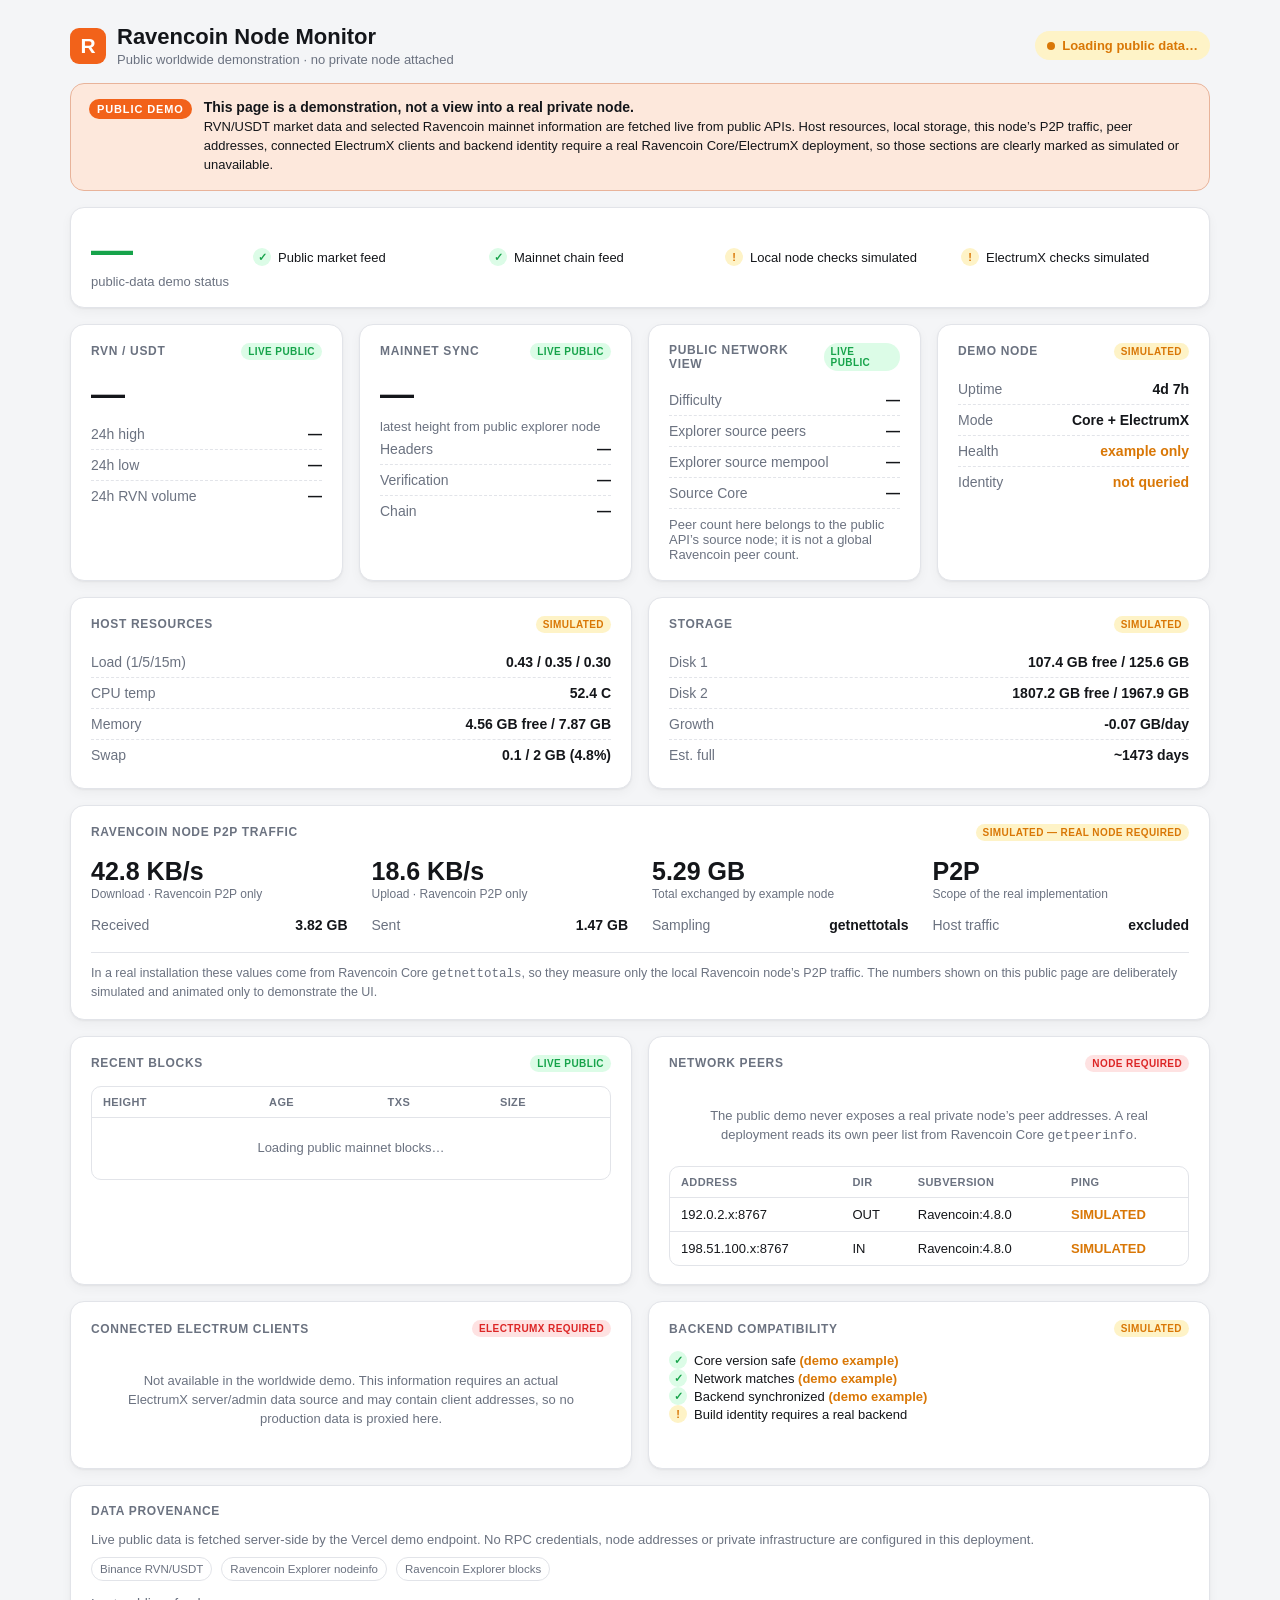
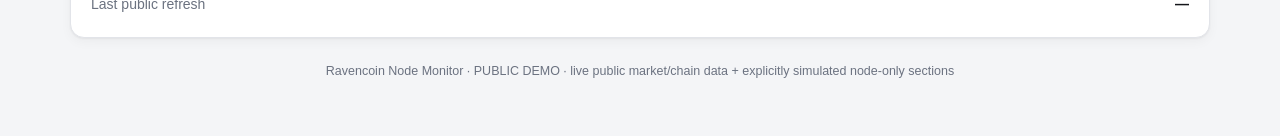
==== demo/index.html @ 680061cd "feat: add public Vercel dashboard demo page" ====
<!doctype html>
<html lang="en">
<head>
<meta charset="utf-8">
<meta name="viewport" content="width=device-width, initial-scale=1">
<meta name="theme-color" content="#f2621a">
<meta name="description" content="Public demo of Ravencoin Node Monitor using live public Ravencoin and RVN/USDT data. Node-specific information is explicitly simulated or unavailable.">
<title>Ravencoin Node Monitor — Public Demo</title>
<link rel="stylesheet" href="/demo/style.css">
<script src="/demo/app.js" defer></script>
</head>
<body>
<div class="wrap">
  <header>
    <div class="brand">
      <div class="raven" aria-hidden="true">R</div>
      <div>
        <h1>Ravencoin Node Monitor</h1>
        <div class="sub">Public worldwide demonstration · no private node attached</div>
      </div>
    </div>
    <div id="live-pill" class="live-pill warn"><span class="dot"></span><span id="live-text">Loading public data…</span></div>
  </header>

  <section class="demo-banner" aria-label="Demo notice">
    <span class="demo-badge">PUBLIC DEMO</span>
    <div>
      <strong>This page is a demonstration, not a view into a real private node.</strong>
      <p>RVN/USDT market data and selected Ravencoin mainnet information are fetched live from public APIs. Host resources, local storage, this node’s P2P traffic, peer addresses, connected ElectrumX clients and backend identity require a real Ravencoin Core/ElectrumX deployment, so those sections are clearly marked as simulated or unavailable.</p>
    </div>
  </section>

  <div id="error" class="error"></div>

  <div class="grid">
    <section class="card span-4 health">
      <div>
        <div class="score" id="health-score">—</div>
        <div class="sub">public-data demo status</div>
      </div>
      <div class="checks">
        <div class="check"><i>✓</i><span>Public market feed</span></div>
        <div class="check"><i>✓</i><span>Mainnet chain feed</span></div>
        <div class="check demo"><i>!</i><span>Local node checks simulated</span></div>
        <div class="check demo"><i>!</i><span>ElectrumX checks simulated</span></div>
      </div>
    </section>

    <section class="card">
      <h2>RVN / USDT <span class="tag">LIVE PUBLIC</span></h2>
      <div class="big"><span id="price">—</span><span id="price-change" class="change"></span></div>
      <div class="metric"><span class="k">24h high</span><span class="v" id="price-high">—</span></div>
      <div class="metric"><span class="k">24h low</span><span class="v" id="price-low">—</span></div>
      <div class="metric"><span class="k">24h RVN volume</span><span class="v" id="price-volume">—</span></div>
    </section>

    <section class="card">
      <h2>Mainnet sync <span class="tag">LIVE PUBLIC</span></h2>
      <div class="big" id="blocks">—</div>
      <div class="sub">latest height from public explorer node</div>
      <div class="metric"><span class="k">Headers</span><span class="v" id="headers">—</span></div>
      <div class="metric"><span class="k">Verification</span><span class="v" id="verify">—</span></div>
      <div class="metric"><span class="k">Chain</span><span class="v" id="chain">—</span></div>
    </section>

    <section class="card">
      <h2>Public network view <span class="tag">LIVE PUBLIC</span></h2>
      <div class="metric"><span class="k">Difficulty</span><span class="v" id="difficulty">—</span></div>
      <div class="metric"><span class="k">Explorer source peers</span><span class="v" id="source-peers">—</span></div>
      <div class="metric"><span class="k">Explorer source mempool</span><span class="v" id="source-mempool">—</span></div>
      <div class="metric"><span class="k">Source Core</span><span class="v" id="source-version">—</span></div>
      <div class="sub" style="margin-top:8px">Peer count here belongs to the public API’s source node; it is not a global Ravencoin peer count.</div>
    </section>

    <section class="card">
      <h2>Demo node <span class="tag demo">SIMULATED</span></h2>
      <div class="metric"><span class="k">Uptime</span><span class="v">4d 7h</span></div>
      <div class="metric"><span class="k">Mode</span><span class="v">Core + ElectrumX</span></div>
      <div class="metric"><span class="k">Health</span><span class="v sim">example only</span></div>
      <div class="metric"><span class="k">Identity</span><span class="v sim">not queried</span></div>
    </section>

    <section class="card span-2">
      <h2>Host resources <span class="tag demo">SIMULATED</span></h2>
      <div class="metric"><span class="k">Load (1/5/15m)</span><span class="v">0.43 / 0.35 / 0.30</span></div>
      <div class="metric"><span class="k">CPU temp</span><span class="v">52.4 C</span></div>
      <div class="metric"><span class="k">Memory</span><span class="v">4.56 GB free / 7.87 GB</span></div>
      <div class="metric"><span class="k">Swap</span><span class="v">0.1 / 2 GB (4.8%)</span></div>
    </section>

    <section class="card span-2">
      <h2>Storage <span class="tag demo">SIMULATED</span></h2>
      <div class="metric"><span class="k">Disk 1</span><span class="v">107.4 GB free / 125.6 GB</span></div>
      <div class="metric"><span class="k">Disk 2</span><span class="v">1807.2 GB free / 1967.9 GB</span></div>
      <div class="metric"><span class="k">Growth</span><span class="v">-0.07 GB/day</span></div>
      <div class="metric"><span class="k">Est. full</span><span class="v">~1473 days</span></div>
    </section>

    <section class="card span-4 network-card">
      <h2 class="network-title">Ravencoin node P2P traffic <span class="tag demo">SIMULATED — REAL NODE REQUIRED</span></h2>
      <div>
        <div class="speed" id="demo-down">42.8 KB/s</div>
        <div class="speed-label">Download · Ravencoin P2P only</div>
        <div class="metric"><span class="k">Received</span><span class="v" id="demo-received">3.82 GB</span></div>
      </div>
      <div>
        <div class="speed" id="demo-up">18.6 KB/s</div>
        <div class="speed-label">Upload · Ravencoin P2P only</div>
        <div class="metric"><span class="k">Sent</span><span class="v" id="demo-sent">1.47 GB</span></div>
      </div>
      <div>
        <div class="speed" id="demo-total">5.29 GB</div>
        <div class="speed-label">Total exchanged by example node</div>
        <div class="metric"><span class="k">Sampling</span><span class="v">getnettotals</span></div>
      </div>
      <div>
        <div class="speed">P2P</div>
        <div class="speed-label">Scope of the real implementation</div>
        <div class="metric"><span class="k">Host traffic</span><span class="v">excluded</span></div>
      </div>
      <div class="traffic-note">In a real installation these values come from Ravencoin Core <code>getnettotals</code>, so they measure only the local Ravencoin node’s P2P traffic. The numbers shown on this public page are deliberately simulated and animated only to demonstrate the UI.</div>
    </section>

    <section class="card span-2">
      <h2>Recent blocks <span class="tag">LIVE PUBLIC</span></h2>
      <div class="table-wrap">
        <table>
          <thead><tr><th>Height</th><th>Age</th><th>Txs</th><th>Size</th></tr></thead>
          <tbody id="recent-blocks"><tr><td colspan="4" class="placeholder">Loading public mainnet blocks…</td></tr></tbody>
        </table>
      </div>
    </section>

    <section class="card span-2">
      <h2>Network peers <span class="tag required">NODE REQUIRED</span></h2>
      <div class="placeholder">The public demo never exposes a real private node’s peer addresses. A real deployment reads its own peer list from Ravencoin Core <code>getpeerinfo</code>.</div>
      <div class="table-wrap">
        <table>
          <thead><tr><th>Address</th><th>Dir</th><th>Subversion</th><th>Ping</th></tr></thead>
          <tbody><tr><td>192.0.2.x:8767</td><td>OUT</td><td>Ravencoin:4.8.0</td><td class="sim">SIMULATED</td></tr><tr><td>198.51.100.x:8767</td><td>IN</td><td>Ravencoin:4.8.0</td><td class="sim">SIMULATED</td></tr></tbody>
        </table>
      </div>
    </section>

    <section class="card span-2">
      <h2>Connected Electrum clients <span class="tag required">ELECTRUMX REQUIRED</span></h2>
      <div class="placeholder">Not available in the worldwide demo. This information requires an actual ElectrumX server/admin data source and may contain client addresses, so no production data is proxied here.</div>
    </section>

    <section class="card span-2">
      <h2>Backend compatibility <span class="tag demo">SIMULATED</span></h2>
      <div class="check"><i>✓</i><span>Core version safe <span class="sim">(demo example)</span></span></div>
      <div class="check"><i>✓</i><span>Network matches <span class="sim">(demo example)</span></span></div>
      <div class="check"><i>✓</i><span>Backend synchronized <span class="sim">(demo example)</span></span></div>
      <div class="check demo"><i>!</i><span>Build identity requires a real backend</span></div>
    </section>

    <section class="card span-4">
      <h2>Data provenance</h2>
      <div class="sub">Live public data is fetched server-side by the Vercel demo endpoint. No RPC credentials, node addresses or private infrastructure are configured in this deployment.</div>
      <div class="sources">
        <span id="source-binance" class="source">Binance RVN/USDT</span>
        <span id="source-chain" class="source">Ravencoin Explorer nodeinfo</span>
        <span id="source-blocks" class="source">Ravencoin Explorer blocks</span>
      </div>
      <div class="metric" style="margin-top:8px"><span class="k">Last public refresh</span><span class="v" id="updated">—</span></div>
    </section>
  </div>

  <footer>Ravencoin Node Monitor · PUBLIC DEMO · live public market/chain data + explicitly simulated node-only sections</footer>
</div>
</body>
</html>
---- demo/style.css ----
:root {
  --bg:#f4f5f7; --card:#fff; --border:#e2e4e9; --text:#14161a; --muted:#6b7280;
  --accent:#f2621a; --accent-soft:#fde8dc; --good:#16a34a; --good-soft:#dcfce7;
  --warn:#d97706; --warn-soft:#fef3c7; --bad:#dc2626; --bad-soft:#fee2e2;
  --shadow:0 1px 2px rgba(20,22,26,.05),0 4px 12px rgba(20,22,26,.04); --radius:14px;
}
@media(prefers-color-scheme:dark){:root{--bg:#0f1115;--card:#1a1d23;--border:#2a2e37;--text:#eceef1;--muted:#8b93a1;--accent:#ff7a3d;--accent-soft:#3a2618;--good:#34d399;--good-soft:#113626;--warn:#fbbf24;--warn-soft:#3a2e0d;--bad:#f87171;--bad-soft:#3a1616;--shadow:0 1px 2px rgba(0,0,0,.3),0 8px 24px rgba(0,0,0,.35)}}
*{box-sizing:border-box} body{margin:0;background:var(--bg);color:var(--text);font-family:-apple-system,BlinkMacSystemFont,"Segoe UI",Roboto,Helvetica,Arial,sans-serif;-webkit-font-smoothing:antialiased}
.wrap{max-width:1180px;margin:0 auto;padding:24px 20px 60px} header{display:flex;justify-content:space-between;align-items:center;gap:12px;flex-wrap:wrap;margin-bottom:16px}
.brand{display:flex;align-items:center;gap:11px}.raven{width:36px;height:36px;border-radius:9px;background:var(--accent);color:white;display:grid;place-items:center;font-size:21px;font-weight:800}.brand h1{font-size:22px;margin:0 0 2px}.sub{font-size:13px;color:var(--muted)}
.live-pill{display:inline-flex;align-items:center;gap:7px;padding:7px 12px;border-radius:999px;background:var(--good-soft);color:var(--good);font-size:13px;font-weight:700}.live-pill .dot{width:8px;height:8px;border-radius:50%;background:currentColor}.live-pill.warn{background:var(--warn-soft);color:var(--warn)}
.demo-banner{border:1px solid color-mix(in srgb,var(--accent) 38%,var(--border));background:var(--accent-soft);border-radius:var(--radius);padding:15px 18px;margin-bottom:16px;display:flex;gap:12px;align-items:flex-start}.demo-badge{background:var(--accent);color:white;font-size:11px;font-weight:800;letter-spacing:.08em;padding:4px 8px;border-radius:999px;white-space:nowrap}.demo-banner strong{display:block;font-size:14px;margin-bottom:3px}.demo-banner p{margin:0;font-size:13px;line-height:1.45;color:var(--text)}
.grid{display:grid;grid-template-columns:repeat(4,minmax(0,1fr));gap:16px}.card{background:var(--card);border:1px solid var(--border);border-radius:var(--radius);padding:18px 20px;box-shadow:var(--shadow);min-width:0}.span-2{grid-column:span 2}.span-4{grid-column:1/-1}.card h2{font-size:12px;text-transform:uppercase;letter-spacing:.055em;color:var(--muted);margin:0 0 14px;display:flex;align-items:center;justify-content:space-between;gap:8px}.tag{font-size:10px;font-weight:800;letter-spacing:.04em;border-radius:999px;padding:3px 7px;background:var(--good-soft);color:var(--good)}.tag.demo{background:var(--warn-soft);color:var(--warn)}.tag.required{background:var(--bad-soft);color:var(--bad)}
.big{font-size:34px;font-weight:800;letter-spacing:-.025em;font-variant-numeric:tabular-nums;margin-bottom:6px}.change{font-size:14px;font-weight:800;margin-left:7px}.change.up{color:var(--good)}.change.down{color:var(--bad)}
.metric{display:flex;align-items:baseline;justify-content:space-between;gap:12px;padding:7px 0;border-bottom:1px dashed var(--border);font-size:14px}.metric:last-child{border-bottom:0}.k{color:var(--muted)}.v{font-weight:650;text-align:right;font-variant-numeric:tabular-nums}.mono{font-variant-numeric:tabular-nums}
.health{display:grid;grid-template-columns:140px 1fr;gap:22px;align-items:center}.score{font-size:42px;font-weight:850;color:var(--good)}.checks{display:grid;grid-template-columns:repeat(4,minmax(0,1fr));gap:8px}.check{font-size:13px;display:flex;align-items:center;gap:7px}.check i{font-style:normal;width:18px;height:18px;border-radius:50%;display:grid;place-items:center;background:var(--good-soft);color:var(--good);font-size:11px;font-weight:900}.check.demo i{background:var(--warn-soft);color:var(--warn)}
.network-card{display:grid;grid-template-columns:repeat(4,minmax(0,1fr));gap:0 24px}.network-title{grid-column:1/-1}.speed{font-size:25px;font-weight:800;margin:2px 0 1px}.speed-label{font-size:12px;color:var(--muted);margin-bottom:9px}.traffic-note{grid-column:1/-1;margin-top:12px;padding-top:11px;border-top:1px solid var(--border);font-size:12.5px;color:var(--muted);line-height:1.45}
.table-wrap{overflow:auto;border:1px solid var(--border);border-radius:10px}table{width:100%;border-collapse:collapse;font-size:13px;white-space:nowrap}th{text-align:left;color:var(--muted);font-size:11px;text-transform:uppercase;letter-spacing:.035em;padding:9px 11px;border-bottom:1px solid var(--border)}td{padding:9px 11px;border-bottom:1px solid var(--border)}tr:last-child td{border-bottom:0}.placeholder{padding:21px;text-align:center;color:var(--muted);font-size:13px;line-height:1.45}.sim{color:var(--warn);font-weight:700}
.sources{display:flex;gap:9px;flex-wrap:wrap;margin-top:10px}.source{font-size:11.5px;color:var(--muted);border:1px solid var(--border);border-radius:999px;padding:5px 8px}.source.ok::before{content:"● ";color:var(--good)}.source.fail::before{content:"● ";color:var(--bad)}
footer{text-align:center;margin-top:26px;color:var(--muted);font-size:12.5px}.error{display:none;background:var(--bad-soft);color:var(--bad);padding:10px 13px;border-radius:10px;font-size:13px;margin-bottom:16px}.error.show{display:block}
@media(max-width:900px){.grid{grid-template-columns:repeat(2,minmax(0,1fr))}.span-4{grid-column:1/-1}.network-card{grid-template-columns:repeat(2,minmax(0,1fr))}.checks{grid-template-columns:repeat(2,minmax(0,1fr))}}
@media(max-width:600px){.wrap{padding:16px 12px 40px}.grid{grid-template-columns:1fr}.span-2,.span-4{grid-column:1}.card{padding:16px}.network-card{grid-template-columns:1fr}.health{grid-template-columns:1fr}.checks{grid-template-columns:1fr 1fr}.demo-banner{flex-direction:column}.big{font-size:30px}}
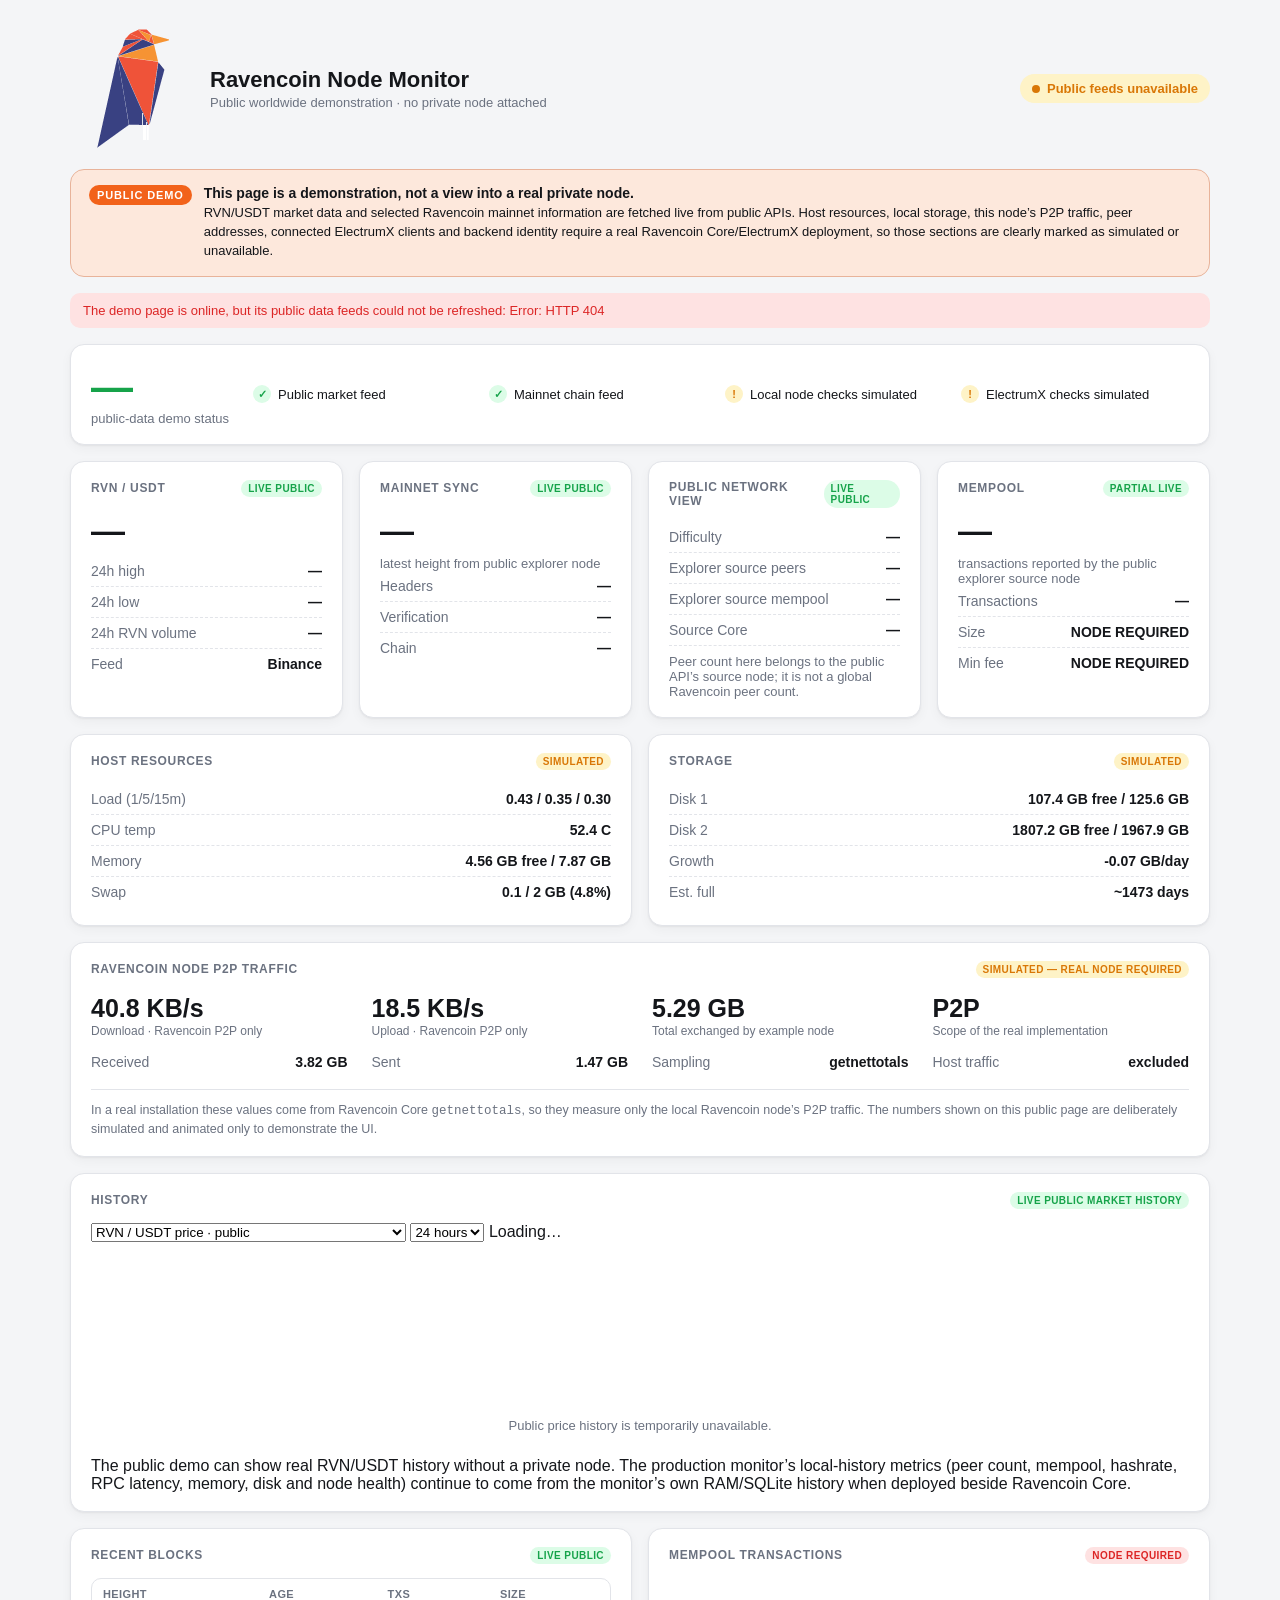
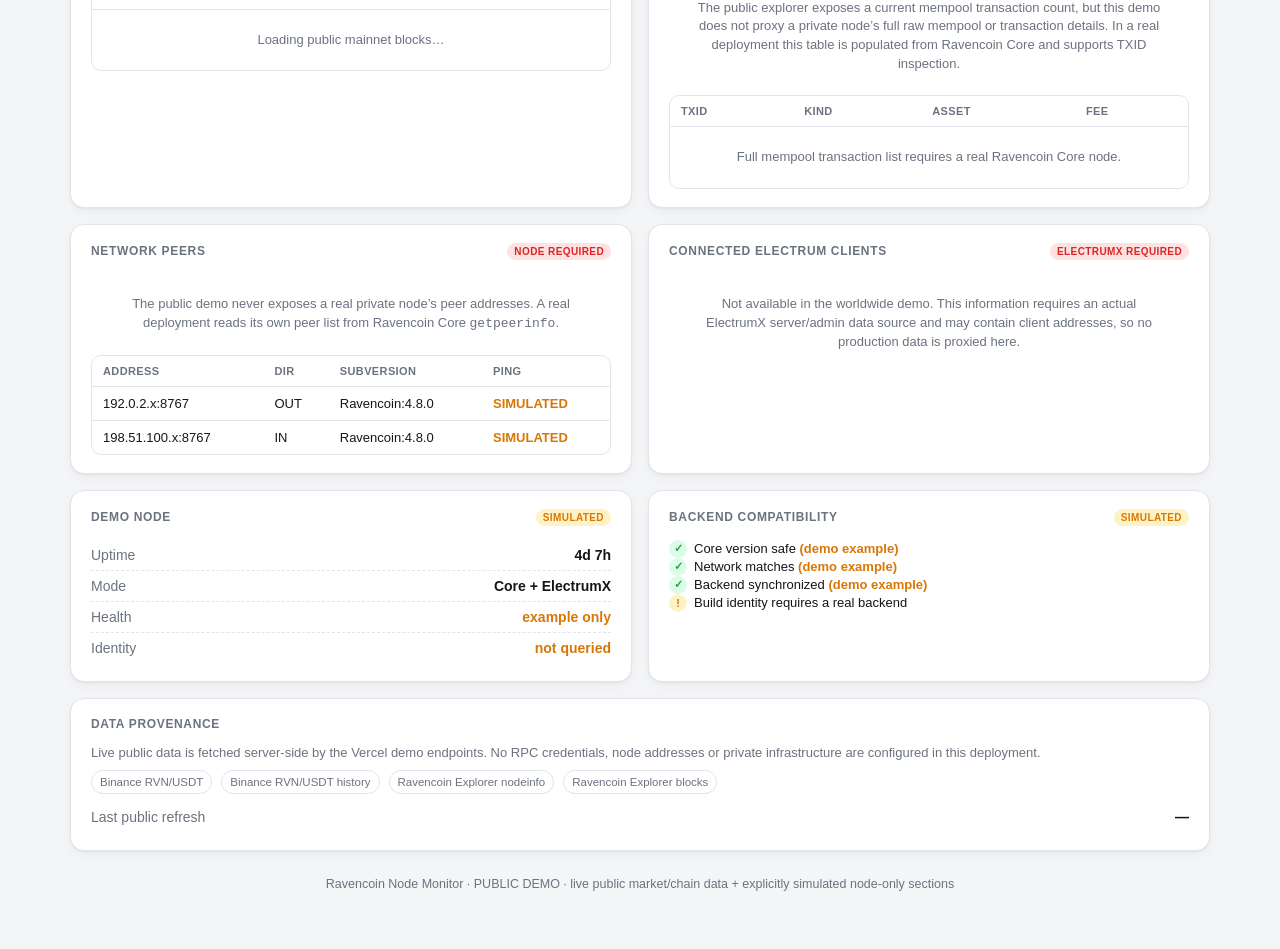
==== commit d06728e3: "feat: add demo mempool/history and correct Ravencoin icon" ====
--- a/demo/index.html
+++ b/demo/index.html
@@ -6,6 +6,7 @@
 <meta name="theme-color" content="#f2621a">
 <meta name="description" content="Public demo of Ravencoin Node Monitor using live public Ravencoin and RVN/USDT data. Node-specific information is explicitly simulated or unavailable.">
 <title>Ravencoin Node Monitor — Public Demo</title>
+<link rel="icon" type="image/png" href="[data-uri]">
 <link rel="stylesheet" href="/demo/style.css">
 <script src="/demo/app.js" defer></script>
 </head>
@@ -13,7 +14,7 @@
 <div class="wrap">
   <header>
     <div class="brand">
-      <div class="raven" aria-hidden="true">R</div>
+      <img class="brand-icon" alt="Ravencoin" src="[data-uri]">
       <div>
         <h1>Ravencoin Node Monitor</h1>
         <div class="sub">Public worldwide demonstration · no private node attached</div>
@@ -52,6 +53,7 @@
       <div class="metric"><span class="k">24h high</span><span class="v" id="price-high">—</span></div>
       <div class="metric"><span class="k">24h low</span><span class="v" id="price-low">—</span></div>
       <div class="metric"><span class="k">24h RVN volume</span><span class="v" id="price-volume">—</span></div>
+      <div class="metric"><span class="k">Feed</span><span class="v small" id="price-feed">Binance</span></div>
     </section>
 
     <section class="card">
@@ -73,11 +75,12 @@
     </section>
 
     <section class="card">
-      <h2>Demo node <span class="tag demo">SIMULATED</span></h2>
-      <div class="metric"><span class="k">Uptime</span><span class="v">4d 7h</span></div>
-      <div class="metric"><span class="k">Mode</span><span class="v">Core + ElectrumX</span></div>
-      <div class="metric"><span class="k">Health</span><span class="v sim">example only</span></div>
-      <div class="metric"><span class="k">Identity</span><span class="v sim">not queried</span></div>
+      <h2>Mempool <span class="tag partial">PARTIAL LIVE</span></h2>
+      <div class="big" id="mempool-count">—</div>
+      <div class="sub">transactions reported by the public explorer source node</div>
+      <div class="metric"><span class="k">Transactions</span><span class="v" id="mempool-count-row">—</span></div>
+      <div class="metric"><span class="k">Size</span><span class="v required-text">NODE REQUIRED</span></div>
+      <div class="metric"><span class="k">Min fee</span><span class="v required-text">NODE REQUIRED</span></div>
     </section>
 
     <section class="card span-2">
@@ -98,53 +101,62 @@
 
     <section class="card span-4 network-card">
       <h2 class="network-title">Ravencoin node P2P traffic <span class="tag demo">SIMULATED — REAL NODE REQUIRED</span></h2>
-      <div>
-        <div class="speed" id="demo-down">42.8 KB/s</div>
-        <div class="speed-label">Download · Ravencoin P2P only</div>
-        <div class="metric"><span class="k">Received</span><span class="v" id="demo-received">3.82 GB</span></div>
+      <div><div class="speed" id="demo-down">42.8 KB/s</div><div class="speed-label">Download · Ravencoin P2P only</div><div class="metric"><span class="k">Received</span><span class="v" id="demo-received">3.82 GB</span></div></div>
+      <div><div class="speed" id="demo-up">18.6 KB/s</div><div class="speed-label">Upload · Ravencoin P2P only</div><div class="metric"><span class="k">Sent</span><span class="v" id="demo-sent">1.47 GB</span></div></div>
+      <div><div class="speed" id="demo-total">5.29 GB</div><div class="speed-label">Total exchanged by example node</div><div class="metric"><span class="k">Sampling</span><span class="v">getnettotals</span></div></div>
+      <div><div class="speed">P2P</div><div class="speed-label">Scope of the real implementation</div><div class="metric"><span class="k">Host traffic</span><span class="v">excluded</span></div></div>
+      <div class="traffic-note">In a real installation these values come from Ravencoin Core <code>getnettotals</code>, so they measure only the local Ravencoin node’s P2P traffic. The numbers shown on this public page are deliberately simulated and animated only to demonstrate the UI.</div>
+    </section>
+
+    <section class="card span-4 history-card">
+      <h2>History <span class="tag">LIVE PUBLIC MARKET HISTORY</span></h2>
+      <div class="chart-toolbar">
+        <select id="history-metric" aria-label="History metric">
+          <option value="price_rvn_usdt">RVN / USDT price · public</option>
+          <option disabled>Block height · real node history required</option>
+          <option disabled>Peer count · real node history required</option>
+          <option disabled>Mempool transactions · real node history required</option>
+          <option disabled>Network hashrate · real node history required</option>
+        </select>
+        <select id="history-range" aria-label="History range">
+          <option value="24h" selected>24 hours</option>
+          <option value="7d">7 days</option>
+          <option value="30d">30 days</option>
+        </select>
+        <span id="history-status" class="history-status">Loading…</span>
       </div>
-      <div>
-        <div class="speed" id="demo-up">18.6 KB/s</div>
-        <div class="speed-label">Upload · Ravencoin P2P only</div>
-        <div class="metric"><span class="k">Sent</span><span class="v" id="demo-sent">1.47 GB</span></div>
-      </div>
-      <div>
-        <div class="speed" id="demo-total">5.29 GB</div>
-        <div class="speed-label">Total exchanged by example node</div>
-        <div class="metric"><span class="k">Sampling</span><span class="v">getnettotals</span></div>
-      </div>
-      <div>
-        <div class="speed">P2P</div>
-        <div class="speed-label">Scope of the real implementation</div>
-        <div class="metric"><span class="k">Host traffic</span><span class="v">excluded</span></div>
-      </div>
-      <div class="traffic-note">In a real installation these values come from Ravencoin Core <code>getnettotals</code>, so they measure only the local Ravencoin node’s P2P traffic. The numbers shown on this public page are deliberately simulated and animated only to demonstrate the UI.</div>
+      <div class="chart-wrap"><canvas id="history-canvas" aria-label="RVN USDT public price history chart"></canvas><div id="history-empty" class="placeholder hidden">Public price history is temporarily unavailable.</div></div>
+      <div class="history-note">The public demo can show real RVN/USDT history without a private node. The production monitor’s local-history metrics (peer count, mempool, hashrate, RPC latency, memory, disk and node health) continue to come from the monitor’s own RAM/SQLite history when deployed beside Ravencoin Core.</div>
     </section>
 
     <section class="card span-2">
       <h2>Recent blocks <span class="tag">LIVE PUBLIC</span></h2>
-      <div class="table-wrap">
-        <table>
-          <thead><tr><th>Height</th><th>Age</th><th>Txs</th><th>Size</th></tr></thead>
-          <tbody id="recent-blocks"><tr><td colspan="4" class="placeholder">Loading public mainnet blocks…</td></tr></tbody>
-        </table>
-      </div>
+      <div class="table-wrap"><table><thead><tr><th>Height</th><th>Age</th><th>Txs</th><th>Size</th></tr></thead><tbody id="recent-blocks"><tr><td colspan="4" class="placeholder">Loading public mainnet blocks…</td></tr></tbody></table></div>
+    </section>
+
+    <section class="card span-2">
+      <h2>Mempool transactions <span class="tag required">NODE REQUIRED</span></h2>
+      <div class="placeholder">The public explorer exposes a current mempool transaction count, but this demo does not proxy a private node’s full raw mempool or transaction details. In a real deployment this table is populated from Ravencoin Core and supports TXID inspection.</div>
+      <div class="table-wrap"><table><thead><tr><th>TXID</th><th>Kind</th><th>Asset</th><th>Fee</th></tr></thead><tbody><tr><td colspan="4" class="placeholder">Full mempool transaction list requires a real Ravencoin Core node.</td></tr></tbody></table></div>
     </section>
 
     <section class="card span-2">
       <h2>Network peers <span class="tag required">NODE REQUIRED</span></h2>
       <div class="placeholder">The public demo never exposes a real private node’s peer addresses. A real deployment reads its own peer list from Ravencoin Core <code>getpeerinfo</code>.</div>
-      <div class="table-wrap">
-        <table>
-          <thead><tr><th>Address</th><th>Dir</th><th>Subversion</th><th>Ping</th></tr></thead>
-          <tbody><tr><td>192.0.2.x:8767</td><td>OUT</td><td>Ravencoin:4.8.0</td><td class="sim">SIMULATED</td></tr><tr><td>198.51.100.x:8767</td><td>IN</td><td>Ravencoin:4.8.0</td><td class="sim">SIMULATED</td></tr></tbody>
-        </table>
-      </div>
+      <div class="table-wrap"><table><thead><tr><th>Address</th><th>Dir</th><th>Subversion</th><th>Ping</th></tr></thead><tbody><tr><td>192.0.2.x:8767</td><td>OUT</td><td>Ravencoin:4.8.0</td><td class="sim">SIMULATED</td></tr><tr><td>198.51.100.x:8767</td><td>IN</td><td>Ravencoin:4.8.0</td><td class="sim">SIMULATED</td></tr></tbody></table></div>
     </section>
 
     <section class="card span-2">
       <h2>Connected Electrum clients <span class="tag required">ELECTRUMX REQUIRED</span></h2>
       <div class="placeholder">Not available in the worldwide demo. This information requires an actual ElectrumX server/admin data source and may contain client addresses, so no production data is proxied here.</div>
+    </section>
+
+    <section class="card span-2">
+      <h2>Demo node <span class="tag demo">SIMULATED</span></h2>
+      <div class="metric"><span class="k">Uptime</span><span class="v">4d 7h</span></div>
+      <div class="metric"><span class="k">Mode</span><span class="v">Core + ElectrumX</span></div>
+      <div class="metric"><span class="k">Health</span><span class="v sim">example only</span></div>
+      <div class="metric"><span class="k">Identity</span><span class="v sim">not queried</span></div>
     </section>
 
     <section class="card span-2">
@@ -157,9 +169,10 @@
 
     <section class="card span-4">
       <h2>Data provenance</h2>
-      <div class="sub">Live public data is fetched server-side by the Vercel demo endpoint. No RPC credentials, node addresses or private infrastructure are configured in this deployment.</div>
+      <div class="sub">Live public data is fetched server-side by the Vercel demo endpoints. No RPC credentials, node addresses or private infrastructure are configured in this deployment.</div>
       <div class="sources">
         <span id="source-binance" class="source">Binance RVN/USDT</span>
+        <span id="source-history" class="source">Binance RVN/USDT history</span>
         <span id="source-chain" class="source">Ravencoin Explorer nodeinfo</span>
         <span id="source-blocks" class="source">Ravencoin Explorer blocks</span>
       </div>
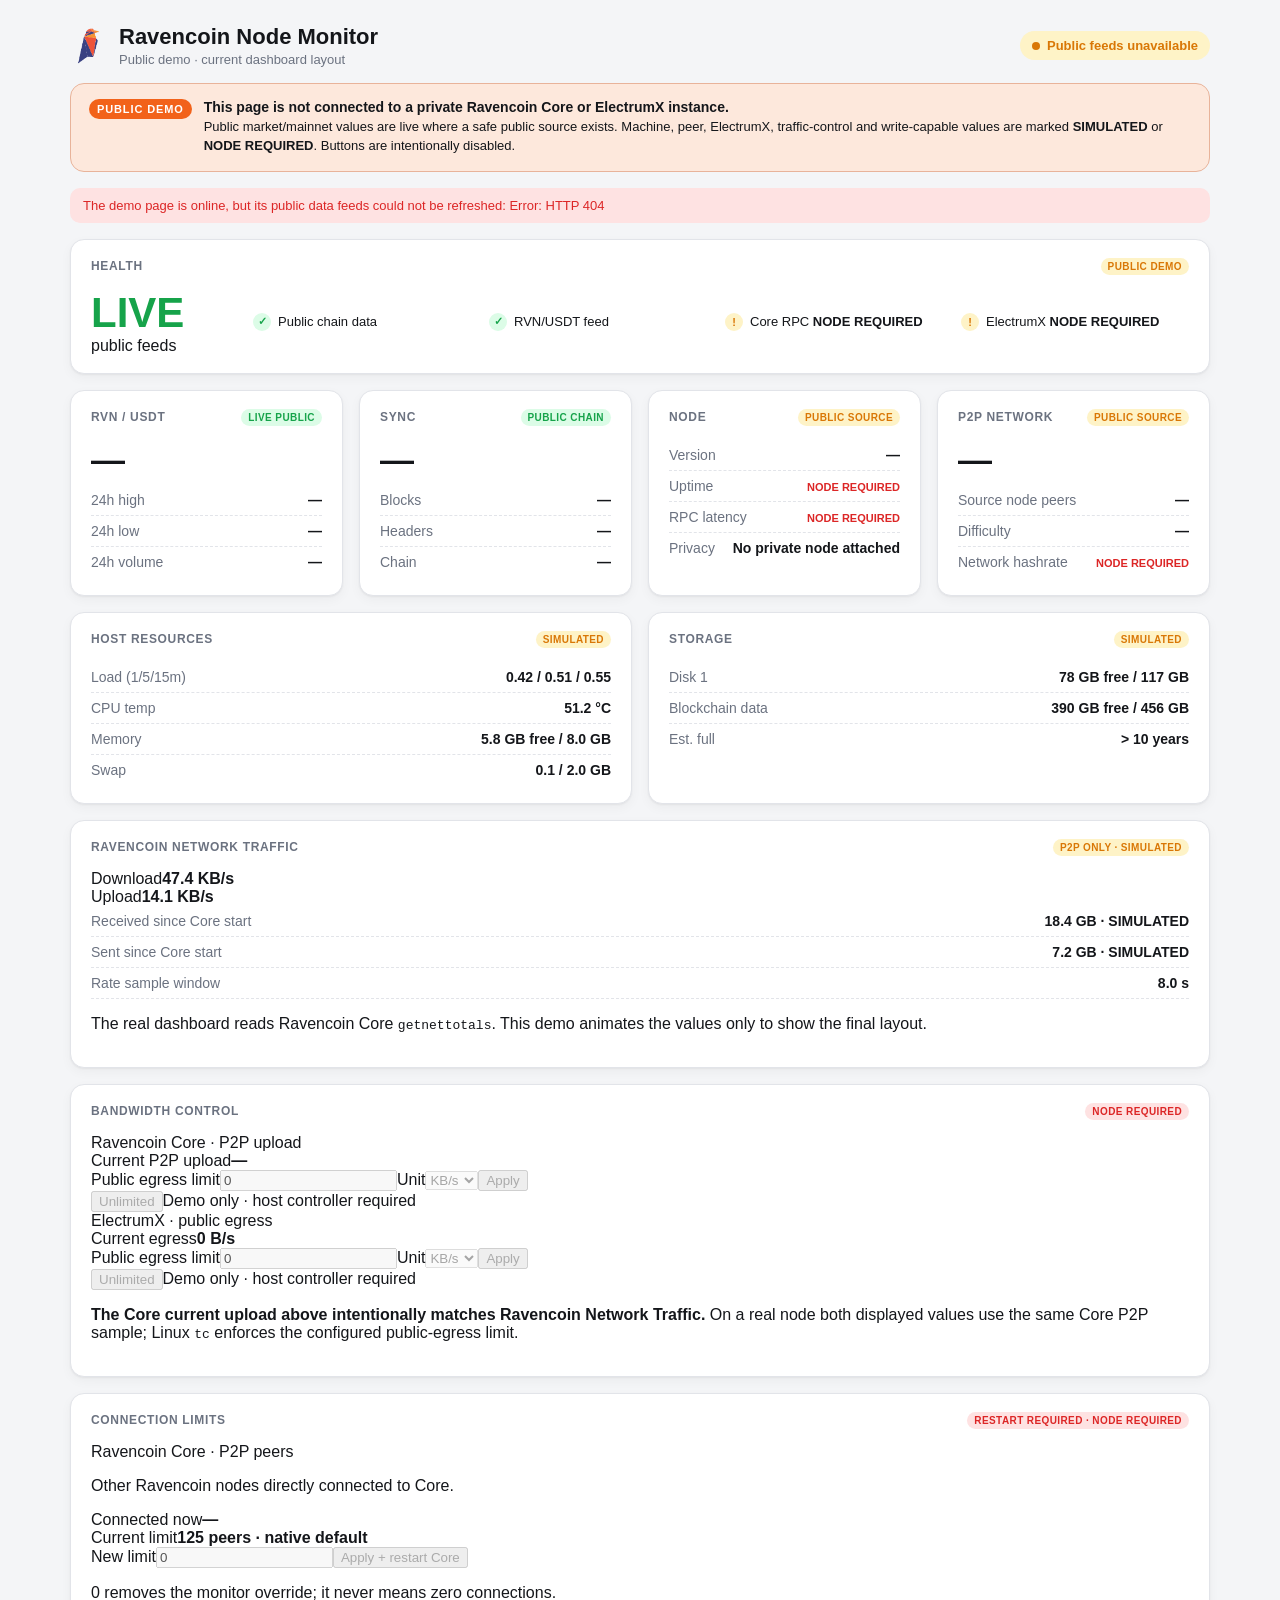
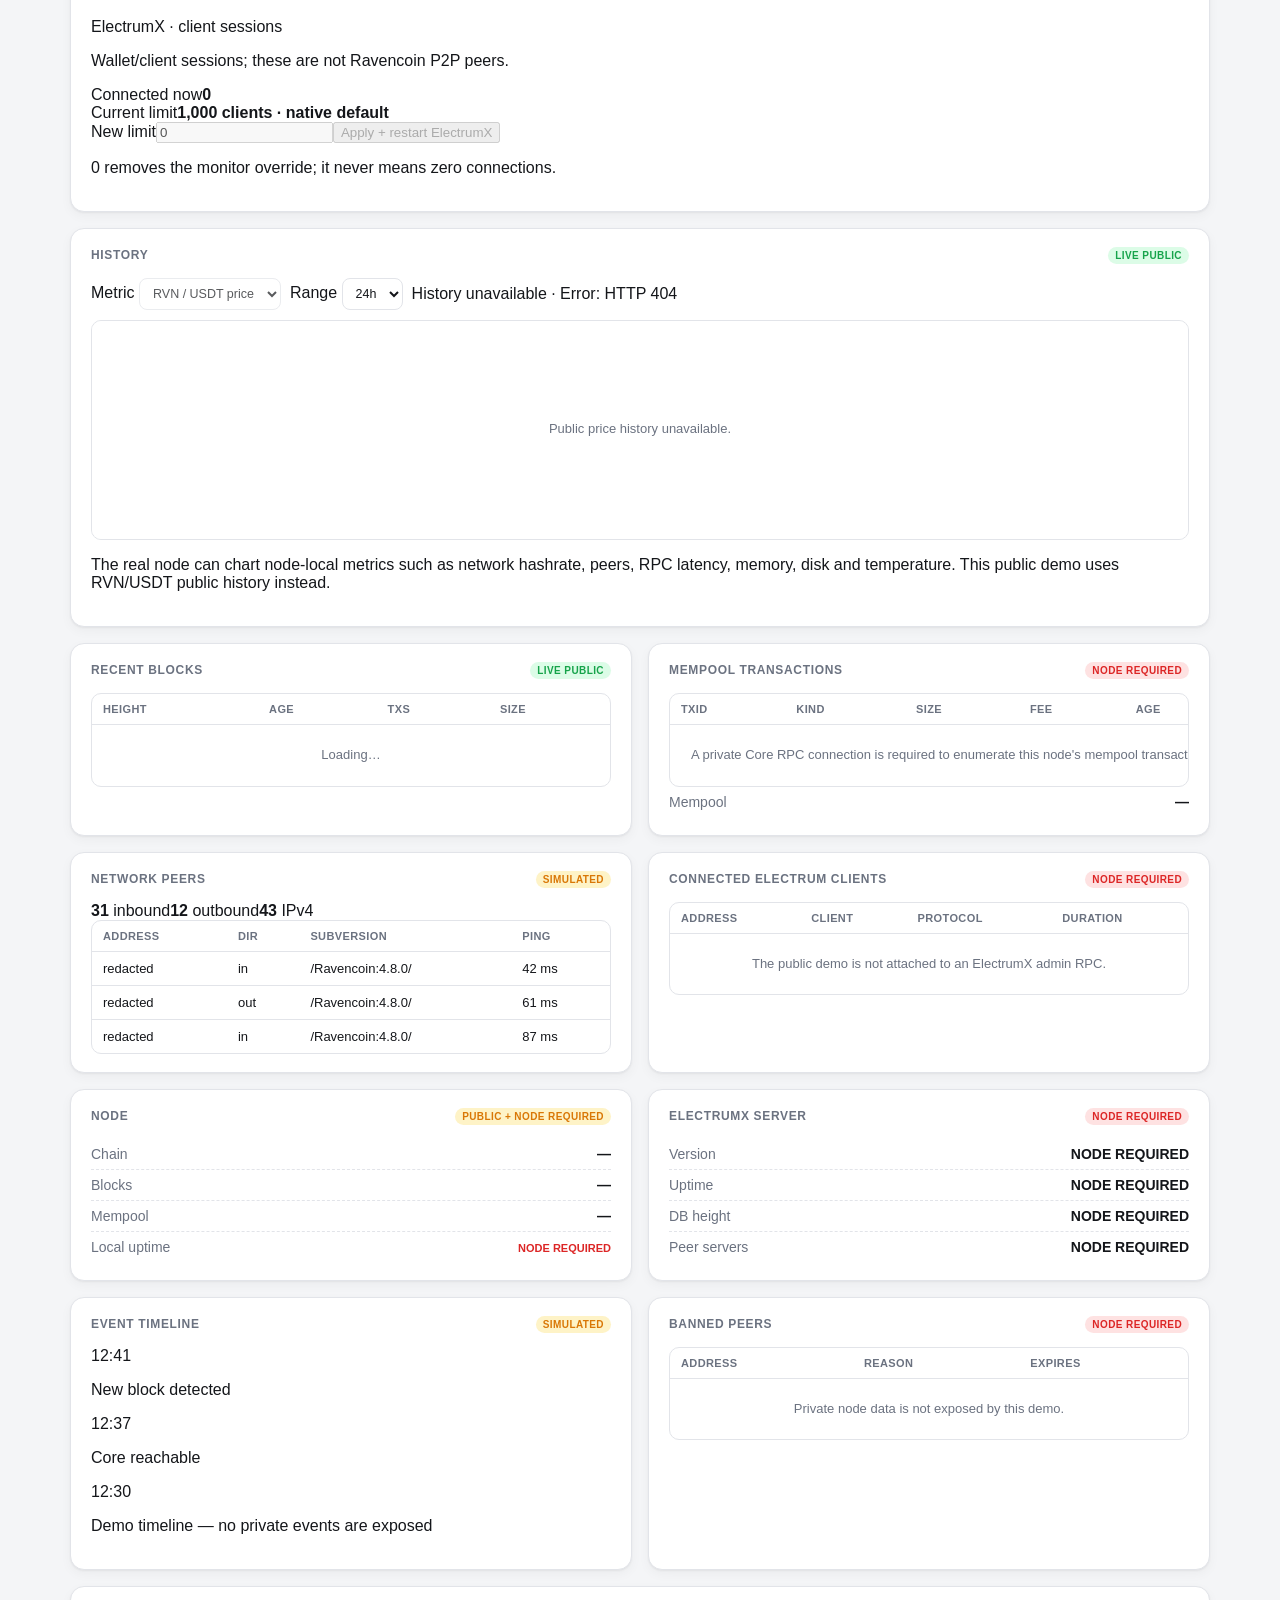
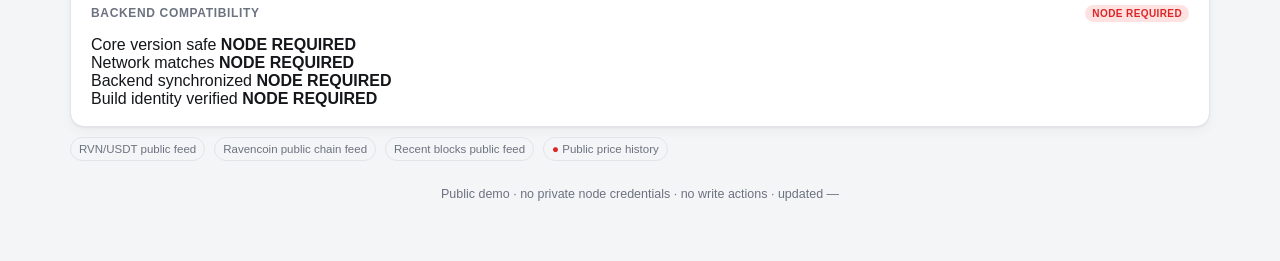
==== commit 6570461a: "demo: align public layout with current dashboard" ====
--- a/demo/index.html
+++ b/demo/index.html
@@ -4,183 +4,41 @@
 <meta charset="utf-8">
 <meta name="viewport" content="width=device-width, initial-scale=1">
 <meta name="theme-color" content="#f2621a">
-<meta name="description" content="Public demo of Ravencoin Node Monitor using live public Ravencoin and RVN/USDT data. Node-specific information is explicitly simulated or unavailable.">
+<meta name="description" content="Public demo of Ravencoin Node Monitor. The layout mirrors the real dashboard; public data is live where available and node-only data is clearly simulated or unavailable.">
 <title>Ravencoin Node Monitor — Public Demo</title>
-<link rel="icon" type="image/png" href="[data-uri]">
+<link rel="icon" type="image/png" href="/demo/raven-icon.png">
 <link rel="stylesheet" href="/demo/style.css">
 <script src="/demo/app.js" defer></script>
 </head>
 <body>
 <div class="wrap">
-  <header>
-    <div class="brand">
-      <img class="brand-icon" alt="Ravencoin" src="[data-uri]">
-      <div>
-        <h1>Ravencoin Node Monitor</h1>
-        <div class="sub">Public worldwide demonstration · no private node attached</div>
-      </div>
-    </div>
-    <div id="live-pill" class="live-pill warn"><span class="dot"></span><span id="live-text">Loading public data…</span></div>
-  </header>
-
-  <section class="demo-banner" aria-label="Demo notice">
-    <span class="demo-badge">PUBLIC DEMO</span>
-    <div>
-      <strong>This page is a demonstration, not a view into a real private node.</strong>
-      <p>RVN/USDT market data and selected Ravencoin mainnet information are fetched live from public APIs. Host resources, local storage, this node’s P2P traffic, peer addresses, connected ElectrumX clients and backend identity require a real Ravencoin Core/ElectrumX deployment, so those sections are clearly marked as simulated or unavailable.</p>
-    </div>
-  </section>
-
-  <div id="error" class="error"></div>
-
-  <div class="grid">
-    <section class="card span-4 health">
-      <div>
-        <div class="score" id="health-score">—</div>
-        <div class="sub">public-data demo status</div>
-      </div>
-      <div class="checks">
-        <div class="check"><i>✓</i><span>Public market feed</span></div>
-        <div class="check"><i>✓</i><span>Mainnet chain feed</span></div>
-        <div class="check demo"><i>!</i><span>Local node checks simulated</span></div>
-        <div class="check demo"><i>!</i><span>ElectrumX checks simulated</span></div>
-      </div>
-    </section>
-
-    <section class="card">
-      <h2>RVN / USDT <span class="tag">LIVE PUBLIC</span></h2>
-      <div class="big"><span id="price">—</span><span id="price-change" class="change"></span></div>
-      <div class="metric"><span class="k">24h high</span><span class="v" id="price-high">—</span></div>
-      <div class="metric"><span class="k">24h low</span><span class="v" id="price-low">—</span></div>
-      <div class="metric"><span class="k">24h RVN volume</span><span class="v" id="price-volume">—</span></div>
-      <div class="metric"><span class="k">Feed</span><span class="v small" id="price-feed">Binance</span></div>
-    </section>
-
-    <section class="card">
-      <h2>Mainnet sync <span class="tag">LIVE PUBLIC</span></h2>
-      <div class="big" id="blocks">—</div>
-      <div class="sub">latest height from public explorer node</div>
-      <div class="metric"><span class="k">Headers</span><span class="v" id="headers">—</span></div>
-      <div class="metric"><span class="k">Verification</span><span class="v" id="verify">—</span></div>
-      <div class="metric"><span class="k">Chain</span><span class="v" id="chain">—</span></div>
-    </section>
-
-    <section class="card">
-      <h2>Public network view <span class="tag">LIVE PUBLIC</span></h2>
-      <div class="metric"><span class="k">Difficulty</span><span class="v" id="difficulty">—</span></div>
-      <div class="metric"><span class="k">Explorer source peers</span><span class="v" id="source-peers">—</span></div>
-      <div class="metric"><span class="k">Explorer source mempool</span><span class="v" id="source-mempool">—</span></div>
-      <div class="metric"><span class="k">Source Core</span><span class="v" id="source-version">—</span></div>
-      <div class="sub" style="margin-top:8px">Peer count here belongs to the public API’s source node; it is not a global Ravencoin peer count.</div>
-    </section>
-
-    <section class="card">
-      <h2>Mempool <span class="tag partial">PARTIAL LIVE</span></h2>
-      <div class="big" id="mempool-count">—</div>
-      <div class="sub">transactions reported by the public explorer source node</div>
-      <div class="metric"><span class="k">Transactions</span><span class="v" id="mempool-count-row">—</span></div>
-      <div class="metric"><span class="k">Size</span><span class="v required-text">NODE REQUIRED</span></div>
-      <div class="metric"><span class="k">Min fee</span><span class="v required-text">NODE REQUIRED</span></div>
-    </section>
-
-    <section class="card span-2">
-      <h2>Host resources <span class="tag demo">SIMULATED</span></h2>
-      <div class="metric"><span class="k">Load (1/5/15m)</span><span class="v">0.43 / 0.35 / 0.30</span></div>
-      <div class="metric"><span class="k">CPU temp</span><span class="v">52.4 C</span></div>
-      <div class="metric"><span class="k">Memory</span><span class="v">4.56 GB free / 7.87 GB</span></div>
-      <div class="metric"><span class="k">Swap</span><span class="v">0.1 / 2 GB (4.8%)</span></div>
-    </section>
-
-    <section class="card span-2">
-      <h2>Storage <span class="tag demo">SIMULATED</span></h2>
-      <div class="metric"><span class="k">Disk 1</span><span class="v">107.4 GB free / 125.6 GB</span></div>
-      <div class="metric"><span class="k">Disk 2</span><span class="v">1807.2 GB free / 1967.9 GB</span></div>
-      <div class="metric"><span class="k">Growth</span><span class="v">-0.07 GB/day</span></div>
-      <div class="metric"><span class="k">Est. full</span><span class="v">~1473 days</span></div>
-    </section>
-
-    <section class="card span-4 network-card">
-      <h2 class="network-title">Ravencoin node P2P traffic <span class="tag demo">SIMULATED — REAL NODE REQUIRED</span></h2>
-      <div><div class="speed" id="demo-down">42.8 KB/s</div><div class="speed-label">Download · Ravencoin P2P only</div><div class="metric"><span class="k">Received</span><span class="v" id="demo-received">3.82 GB</span></div></div>
-      <div><div class="speed" id="demo-up">18.6 KB/s</div><div class="speed-label">Upload · Ravencoin P2P only</div><div class="metric"><span class="k">Sent</span><span class="v" id="demo-sent">1.47 GB</span></div></div>
-      <div><div class="speed" id="demo-total">5.29 GB</div><div class="speed-label">Total exchanged by example node</div><div class="metric"><span class="k">Sampling</span><span class="v">getnettotals</span></div></div>
-      <div><div class="speed">P2P</div><div class="speed-label">Scope of the real implementation</div><div class="metric"><span class="k">Host traffic</span><span class="v">excluded</span></div></div>
-      <div class="traffic-note">In a real installation these values come from Ravencoin Core <code>getnettotals</code>, so they measure only the local Ravencoin node’s P2P traffic. The numbers shown on this public page are deliberately simulated and animated only to demonstrate the UI.</div>
-    </section>
-
-    <section class="card span-4 history-card">
-      <h2>History <span class="tag">LIVE PUBLIC MARKET HISTORY</span></h2>
-      <div class="chart-toolbar">
-        <select id="history-metric" aria-label="History metric">
-          <option value="price_rvn_usdt">RVN / USDT price · public</option>
-          <option disabled>Block height · real node history required</option>
-          <option disabled>Peer count · real node history required</option>
-          <option disabled>Mempool transactions · real node history required</option>
-          <option disabled>Network hashrate · real node history required</option>
-        </select>
-        <select id="history-range" aria-label="History range">
-          <option value="24h" selected>24 hours</option>
-          <option value="7d">7 days</option>
-          <option value="30d">30 days</option>
-        </select>
-        <span id="history-status" class="history-status">Loading…</span>
-      </div>
-      <div class="chart-wrap"><canvas id="history-canvas" aria-label="RVN USDT public price history chart"></canvas><div id="history-empty" class="placeholder hidden">Public price history is temporarily unavailable.</div></div>
-      <div class="history-note">The public demo can show real RVN/USDT history without a private node. The production monitor’s local-history metrics (peer count, mempool, hashrate, RPC latency, memory, disk and node health) continue to come from the monitor’s own RAM/SQLite history when deployed beside Ravencoin Core.</div>
-    </section>
-
-    <section class="card span-2">
-      <h2>Recent blocks <span class="tag">LIVE PUBLIC</span></h2>
-      <div class="table-wrap"><table><thead><tr><th>Height</th><th>Age</th><th>Txs</th><th>Size</th></tr></thead><tbody id="recent-blocks"><tr><td colspan="4" class="placeholder">Loading public mainnet blocks…</td></tr></tbody></table></div>
-    </section>
-
-    <section class="card span-2">
-      <h2>Mempool transactions <span class="tag required">NODE REQUIRED</span></h2>
-      <div class="placeholder">The public explorer exposes a current mempool transaction count, but this demo does not proxy a private node’s full raw mempool or transaction details. In a real deployment this table is populated from Ravencoin Core and supports TXID inspection.</div>
-      <div class="table-wrap"><table><thead><tr><th>TXID</th><th>Kind</th><th>Asset</th><th>Fee</th></tr></thead><tbody><tr><td colspan="4" class="placeholder">Full mempool transaction list requires a real Ravencoin Core node.</td></tr></tbody></table></div>
-    </section>
-
-    <section class="card span-2">
-      <h2>Network peers <span class="tag required">NODE REQUIRED</span></h2>
-      <div class="placeholder">The public demo never exposes a real private node’s peer addresses. A real deployment reads its own peer list from Ravencoin Core <code>getpeerinfo</code>.</div>
-      <div class="table-wrap"><table><thead><tr><th>Address</th><th>Dir</th><th>Subversion</th><th>Ping</th></tr></thead><tbody><tr><td>192.0.2.x:8767</td><td>OUT</td><td>Ravencoin:4.8.0</td><td class="sim">SIMULATED</td></tr><tr><td>198.51.100.x:8767</td><td>IN</td><td>Ravencoin:4.8.0</td><td class="sim">SIMULATED</td></tr></tbody></table></div>
-    </section>
-
-    <section class="card span-2">
-      <h2>Connected Electrum clients <span class="tag required">ELECTRUMX REQUIRED</span></h2>
-      <div class="placeholder">Not available in the worldwide demo. This information requires an actual ElectrumX server/admin data source and may contain client addresses, so no production data is proxied here.</div>
-    </section>
-
-    <section class="card span-2">
-      <h2>Demo node <span class="tag demo">SIMULATED</span></h2>
-      <div class="metric"><span class="k">Uptime</span><span class="v">4d 7h</span></div>
-      <div class="metric"><span class="k">Mode</span><span class="v">Core + ElectrumX</span></div>
-      <div class="metric"><span class="k">Health</span><span class="v sim">example only</span></div>
-      <div class="metric"><span class="k">Identity</span><span class="v sim">not queried</span></div>
-    </section>
-
-    <section class="card span-2">
-      <h2>Backend compatibility <span class="tag demo">SIMULATED</span></h2>
-      <div class="check"><i>✓</i><span>Core version safe <span class="sim">(demo example)</span></span></div>
-      <div class="check"><i>✓</i><span>Network matches <span class="sim">(demo example)</span></span></div>
-      <div class="check"><i>✓</i><span>Backend synchronized <span class="sim">(demo example)</span></span></div>
-      <div class="check demo"><i>!</i><span>Build identity requires a real backend</span></div>
-    </section>
-
-    <section class="card span-4">
-      <h2>Data provenance</h2>
-      <div class="sub">Live public data is fetched server-side by the Vercel demo endpoints. No RPC credentials, node addresses or private infrastructure are configured in this deployment.</div>
-      <div class="sources">
-        <span id="source-binance" class="source">Binance RVN/USDT</span>
-        <span id="source-history" class="source">Binance RVN/USDT history</span>
-        <span id="source-chain" class="source">Ravencoin Explorer nodeinfo</span>
-        <span id="source-blocks" class="source">Ravencoin Explorer blocks</span>
-      </div>
-      <div class="metric" style="margin-top:8px"><span class="k">Last public refresh</span><span class="v" id="updated">—</span></div>
-    </section>
-  </div>
-
-  <footer>Ravencoin Node Monitor · PUBLIC DEMO · live public market/chain data + explicitly simulated node-only sections</footer>
+<header><div class="brand"><img class="brand-icon" alt="Ravencoin" src="/demo/raven-icon.png"><div><h1>Ravencoin Node Monitor</h1><div class="sub">Public demo · current dashboard layout</div></div></div><div class="live-pill" id="live-pill"><span class="dot"></span><span id="live-text">Loading public data…</span></div></header>
+<div class="demo-banner"><span class="demo-badge">PUBLIC DEMO</span><div><strong>This page is not connected to a private Ravencoin Core or ElectrumX instance.</strong><p>Public market/mainnet values are live where a safe public source exists. Machine, peer, ElectrumX, traffic-control and write-capable values are marked <b>SIMULATED</b> or <b>NODE REQUIRED</b>. Buttons are intentionally disabled.</p></div></div>
+<div class="error" id="error"></div>
+<main class="grid">
+<section class="card span-4 health-card"><h2>Health <span class="tag demo">PUBLIC DEMO</span></h2><div class="health"><div><div class="score" id="health-score">LIVE</div><div class="muted">public feeds</div></div><div class="checks"><div class="check"><i>✓</i><span>Public chain data</span></div><div class="check"><i>✓</i><span>RVN/USDT feed</span></div><div class="check demo"><i>!</i><span>Core RPC <b>NODE REQUIRED</b></span></div><div class="check demo"><i>!</i><span>ElectrumX <b>NODE REQUIRED</b></span></div></div></div></section>
+<section class="card"><h2>RVN / USDT <span class="tag">LIVE PUBLIC</span></h2><div class="big"><span id="price">—</span><span class="change" id="price-change"></span></div><div class="metric"><span class="k">24h high</span><span class="v" id="price-high">—</span></div><div class="metric"><span class="k">24h low</span><span class="v" id="price-low">—</span></div><div class="metric"><span class="k">24h volume</span><span class="v" id="price-volume">—</span></div></section>
+<section class="card"><h2>Sync <span class="tag">PUBLIC CHAIN</span></h2><div class="big" id="verify">—</div><div class="metric"><span class="k">Blocks</span><span class="v" id="blocks">—</span></div><div class="metric"><span class="k">Headers</span><span class="v" id="headers">—</span></div><div class="metric"><span class="k">Chain</span><span class="v" id="chain">—</span></div></section>
+<section class="card"><h2>Node <span class="tag partial">PUBLIC SOURCE</span></h2><div class="metric"><span class="k">Version</span><span class="v" id="source-version">—</span></div><div class="metric"><span class="k">Uptime</span><span class="v required-text">NODE REQUIRED</span></div><div class="metric"><span class="k">RPC latency</span><span class="v required-text">NODE REQUIRED</span></div><div class="metric"><span class="k">Privacy</span><span class="v">No private node attached</span></div></section>
+<section class="card"><h2>P2P Network <span class="tag partial">PUBLIC SOURCE</span></h2><div class="big" id="source-peers">—</div><div class="metric"><span class="k">Source node peers</span><span class="v" id="source-peers-row">—</span></div><div class="metric"><span class="k">Difficulty</span><span class="v" id="difficulty">—</span></div><div class="metric"><span class="k">Network hashrate</span><span class="v required-text">NODE REQUIRED</span></div></section>
+<section class="card span-2"><h2>Host Resources <span class="tag demo">SIMULATED</span></h2><div class="metric"><span class="k">Load (1/5/15m)</span><span class="v">0.42 / 0.51 / 0.55</span></div><div class="metric"><span class="k">CPU temp</span><span class="v">51.2 °C</span></div><div class="metric"><span class="k">Memory</span><span class="v">5.8 GB free / 8.0 GB</span></div><div class="bar"><span style="width:28%"></span></div><div class="metric"><span class="k">Swap</span><span class="v">0.1 / 2.0 GB</span></div></section>
+<section class="card span-2"><h2>Storage <span class="tag demo">SIMULATED</span></h2><div class="metric"><span class="k">Disk 1</span><span class="v">78 GB free / 117 GB</span></div><div class="bar"><span style="width:34%"></span></div><div class="metric"><span class="k">Blockchain data</span><span class="v">390 GB free / 456 GB</span></div><div class="bar"><span style="width:15%"></span></div><div class="metric"><span class="k">Est. full</span><span class="v">&gt; 10 years</span></div></section>
+<section class="card span-4"><h2>Ravencoin Network Traffic <span class="tag demo">P2P ONLY · SIMULATED</span></h2><div class="traffic-grid"><div class="traffic-box"><span>Download</span><strong id="demo-down">—</strong></div><div class="traffic-box"><span>Upload</span><strong id="demo-up">—</strong></div></div><div class="metric"><span class="k">Received since Core start</span><span class="v">18.4 GB · SIMULATED</span></div><div class="metric"><span class="k">Sent since Core start</span><span class="v">7.2 GB · SIMULATED</span></div><div class="metric"><span class="k">Rate sample window</span><span class="v">8.0 s</span></div><p class="note">The real dashboard reads Ravencoin Core <code>getnettotals</code>. This demo animates the values only to show the final layout.</p></section>
+<section class="card span-4"><h2>Bandwidth Control <span class="tag required">NODE REQUIRED</span></h2><div class="control-grid"><div class="service-box"><div class="service-title">Ravencoin Core · P2P upload</div><div class="current"><span>Current P2P upload</span><strong id="demo-core-up">—</strong></div><div class="control-row"><label>Public egress limit<input disabled value="0"></label><label>Unit<select disabled><option>KB/s</option><option>MB/s</option></select></label><button disabled>Apply</button></div><div class="status-row"><button disabled>Unlimited</button><span>Demo only · host controller required</span></div></div><div class="service-box"><div class="service-title">ElectrumX · public egress</div><div class="current"><span>Current egress</span><strong>0 B/s</strong></div><div class="control-row"><label>Public egress limit<input disabled value="0"></label><label>Unit<select disabled><option>KB/s</option><option>MB/s</option></select></label><button disabled>Apply</button></div><div class="status-row"><button disabled>Unlimited</button><span>Demo only · host controller required</span></div></div></div><p class="note"><b>The Core current upload above intentionally matches Ravencoin Network Traffic.</b> On a real node both displayed values use the same Core P2P sample; Linux <code>tc</code> enforces the configured public-egress limit.</p></section>
+<section class="card span-4"><h2>Connection Limits <span class="tag required">RESTART REQUIRED · NODE REQUIRED</span></h2><div class="control-grid"><div class="service-box"><div class="service-title">Ravencoin Core · P2P peers</div><p class="service-help">Other Ravencoin nodes directly connected to Core.</p><div class="stat-grid"><div><span>Connected now</span><strong id="demo-core-peers">—</strong></div><div><span>Current limit</span><strong>125 peers · native default</strong></div></div><div class="control-row simple"><label>New limit<input disabled value="0"></label><button disabled>Apply + restart Core</button></div><p class="status-text">0 removes the monitor override; it never means zero connections.</p></div><div class="service-box"><div class="service-title">ElectrumX · client sessions</div><p class="service-help">Wallet/client sessions; these are not Ravencoin P2P peers.</p><div class="stat-grid"><div><span>Connected now</span><strong>0</strong></div><div><span>Current limit</span><strong>1,000 clients · native default</strong></div></div><div class="control-row simple"><label>New limit<input disabled value="0"></label><button disabled>Apply + restart ElectrumX</button></div><p class="status-text">0 removes the monitor override; it never means zero connections.</p></div></div></section>
+<section class="card span-4 history-card"><h2>History <span class="tag">LIVE PUBLIC</span></h2><div class="chart-toolbar"><label>Metric <select disabled><option>RVN / USDT price</option></select></label><label>Range <select id="history-range"><option value="24h">24h</option><option value="7d">7d</option><option value="30d">30d</option></select></label><span id="history-status">Loading…</span></div><div class="chart-wrap"><canvas id="history-canvas"></canvas><div class="placeholder hidden" id="history-empty">Public price history unavailable.</div></div><p class="note">The real node can chart node-local metrics such as network hashrate, peers, RPC latency, memory, disk and temperature. This public demo uses RVN/USDT public history instead.</p></section>
+<section class="card span-2"><h2>Recent Blocks <span class="tag">LIVE PUBLIC</span></h2><div class="table-wrap"><table><thead><tr><th>Height</th><th>Age</th><th>Txs</th><th>Size</th></tr></thead><tbody id="recent-blocks"><tr><td colspan="4" class="placeholder">Loading…</td></tr></tbody></table></div></section>
+<section class="card span-2"><h2>Mempool transactions <span class="tag required">NODE REQUIRED</span></h2><div class="table-wrap"><table><thead><tr><th>TXID</th><th>Kind</th><th>Size</th><th>Fee</th><th>Age</th></tr></thead><tbody><tr><td colspan="5" class="placeholder">A private Core RPC connection is required to enumerate this node's mempool transactions.</td></tr></tbody></table></div><div class="metric"><span class="k">Mempool </span><span class="v" id="mempool-count-row">—</span></div></section>
+<section class="card span-2"><h2>Network Peers <span class="tag demo">SIMULATED</span></h2><div class="peer-summary"><span><b>31</b> inbound</span><span><b>12</b> outbound</span><span><b>43</b> IPv4</span></div><div class="table-wrap"><table><thead><tr><th>Address</th><th>Dir</th><th>Subversion</th><th>Ping</th></tr></thead><tbody><tr><td>redacted</td><td>in</td><td>/Ravencoin:4.8.0/</td><td>42 ms</td></tr><tr><td>redacted</td><td>out</td><td>/Ravencoin:4.8.0/</td><td>61 ms</td></tr><tr><td>redacted</td><td>in</td><td>/Ravencoin:4.8.0/</td><td>87 ms</td></tr></tbody></table></div></section>
+<section class="card span-2"><h2>Connected Electrum Clients <span class="tag required">NODE REQUIRED</span></h2><div class="table-wrap"><table><thead><tr><th>Address</th><th>Client</th><th>Protocol</th><th>Duration</th></tr></thead><tbody><tr><td colspan="4" class="placeholder">The public demo is not attached to an ElectrumX admin RPC.</td></tr></tbody></table></div></section>
+<section class="card span-2"><h2>Node <span class="tag partial">PUBLIC + NODE REQUIRED</span></h2><div class="metric"><span class="k">Chain</span><span class="v" id="node-chain">—</span></div><div class="metric"><span class="k">Blocks</span><span class="v" id="node-blocks">—</span></div><div class="metric"><span class="k">Mempool</span><span class="v" id="mempool-count">—</span></div><div class="metric"><span class="k">Local uptime</span><span class="v required-text">NODE REQUIRED</span></div></section>
+<section class="card span-2"><h2>ElectrumX Server <span class="tag required">NODE REQUIRED</span></h2><div class="metric"><span class="k">Version</span><span class="v">NODE REQUIRED</span></div><div class="metric"><span class="k">Uptime</span><span class="v">NODE REQUIRED</span></div><div class="metric"><span class="k">DB height</span><span class="v">NODE REQUIRED</span></div><div class="metric"><span class="k">Peer servers</span><span class="v">NODE REQUIRED</span></div></section>
+<section class="card span-2"><h2>Event Timeline <span class="tag demo">SIMULATED</span></h2><div class="event"><span>12:41</span><i class="good"></i><p>New block detected</p></div><div class="event"><span>12:37</span><i class="good"></i><p>Core reachable</p></div><div class="event"><span>12:30</span><i></i><p>Demo timeline — no private events are exposed</p></div></section>
+<section class="card span-2"><h2>Banned Peers <span class="tag required">NODE REQUIRED</span></h2><div class="table-wrap"><table><thead><tr><th>Address</th><th>Reason</th><th>Expires</th></tr></thead><tbody><tr><td colspan="3" class="placeholder">Private node data is not exposed by this demo.</td></tr></tbody></table></div></section>
+<section class="card span-4"><h2>Backend Compatibility <span class="tag required">NODE REQUIRED</span></h2><div class="compat-grid"><div>Core version safe <b>NODE REQUIRED</b></div><div>Network matches <b>NODE REQUIRED</b></div><div>Backend synchronized <b>NODE REQUIRED</b></div><div>Build identity verified <b>NODE REQUIRED</b></div></div></section>
+</main>
+<div class="sources"><span class="source" id="source-binance">RVN/USDT public feed</span><span class="source" id="source-chain">Ravencoin public chain feed</span><span class="source" id="source-blocks">Recent blocks public feed</span><span class="source" id="source-history">Public price history</span></div>
+<footer>Public demo · no private node credentials · no write actions · updated <span id="updated">—</span></footer>
 </div>
 </body>
 </html>
--- a/demo/style.css
+++ b/demo/style.css
@@ -7,16 +7,17 @@
 @media(prefers-color-scheme:dark){:root{--bg:#0f1115;--card:#1a1d23;--border:#2a2e37;--text:#eceef1;--muted:#8b93a1;--accent:#ff7a3d;--accent-soft:#3a2618;--good:#34d399;--good-soft:#113626;--warn:#fbbf24;--warn-soft:#3a2e0d;--bad:#f87171;--bad-soft:#3a1616;--shadow:0 1px 2px rgba(0,0,0,.3),0 8px 24px rgba(0,0,0,.35)}}
 *{box-sizing:border-box} body{margin:0;background:var(--bg);color:var(--text);font-family:-apple-system,BlinkMacSystemFont,"Segoe UI",Roboto,Helvetica,Arial,sans-serif;-webkit-font-smoothing:antialiased}
 .wrap{max-width:1180px;margin:0 auto;padding:24px 20px 60px} header{display:flex;justify-content:space-between;align-items:center;gap:12px;flex-wrap:wrap;margin-bottom:16px}
-.brand{display:flex;align-items:center;gap:11px}.raven{width:36px;height:36px;border-radius:9px;background:var(--accent);color:white;display:grid;place-items:center;font-size:21px;font-weight:800}.brand h1{font-size:22px;margin:0 0 2px}.sub{font-size:13px;color:var(--muted)}
+.brand{display:flex;align-items:center;gap:11px}.brand::before{content:"";width:38px;height:38px;flex:0 0 38px;background:url("/demo/raven-icon.png") center/contain no-repeat}.brand-icon{display:none}.brand h1{font-size:22px;margin:0 0 2px}.sub{font-size:13px;color:var(--muted)}
 .live-pill{display:inline-flex;align-items:center;gap:7px;padding:7px 12px;border-radius:999px;background:var(--good-soft);color:var(--good);font-size:13px;font-weight:700}.live-pill .dot{width:8px;height:8px;border-radius:50%;background:currentColor}.live-pill.warn{background:var(--warn-soft);color:var(--warn)}
 .demo-banner{border:1px solid color-mix(in srgb,var(--accent) 38%,var(--border));background:var(--accent-soft);border-radius:var(--radius);padding:15px 18px;margin-bottom:16px;display:flex;gap:12px;align-items:flex-start}.demo-badge{background:var(--accent);color:white;font-size:11px;font-weight:800;letter-spacing:.08em;padding:4px 8px;border-radius:999px;white-space:nowrap}.demo-banner strong{display:block;font-size:14px;margin-bottom:3px}.demo-banner p{margin:0;font-size:13px;line-height:1.45;color:var(--text)}
-.grid{display:grid;grid-template-columns:repeat(4,minmax(0,1fr));gap:16px}.card{background:var(--card);border:1px solid var(--border);border-radius:var(--radius);padding:18px 20px;box-shadow:var(--shadow);min-width:0}.span-2{grid-column:span 2}.span-4{grid-column:1/-1}.card h2{font-size:12px;text-transform:uppercase;letter-spacing:.055em;color:var(--muted);margin:0 0 14px;display:flex;align-items:center;justify-content:space-between;gap:8px}.tag{font-size:10px;font-weight:800;letter-spacing:.04em;border-radius:999px;padding:3px 7px;background:var(--good-soft);color:var(--good)}.tag.demo{background:var(--warn-soft);color:var(--warn)}.tag.required{background:var(--bad-soft);color:var(--bad)}
+.grid{display:grid;grid-template-columns:repeat(4,minmax(0,1fr));gap:16px}.card{background:var(--card);border:1px solid var(--border);border-radius:var(--radius);padding:18px 20px;box-shadow:var(--shadow);min-width:0}.span-2{grid-column:span 2}.span-4{grid-column:1/-1}.card h2{font-size:12px;text-transform:uppercase;letter-spacing:.055em;color:var(--muted);margin:0 0 14px;display:flex;align-items:center;justify-content:space-between;gap:8px}.tag{font-size:10px;font-weight:800;letter-spacing:.04em;border-radius:999px;padding:3px 7px;background:var(--good-soft);color:var(--good);white-space:nowrap}.tag.demo,.tag.partial{background:var(--warn-soft);color:var(--warn)}.tag.required{background:var(--bad-soft);color:var(--bad)}
 .big{font-size:34px;font-weight:800;letter-spacing:-.025em;font-variant-numeric:tabular-nums;margin-bottom:6px}.change{font-size:14px;font-weight:800;margin-left:7px}.change.up{color:var(--good)}.change.down{color:var(--bad)}
-.metric{display:flex;align-items:baseline;justify-content:space-between;gap:12px;padding:7px 0;border-bottom:1px dashed var(--border);font-size:14px}.metric:last-child{border-bottom:0}.k{color:var(--muted)}.v{font-weight:650;text-align:right;font-variant-numeric:tabular-nums}.mono{font-variant-numeric:tabular-nums}
+.metric{display:flex;align-items:baseline;justify-content:space-between;gap:12px;padding:7px 0;border-bottom:1px dashed var(--border);font-size:14px}.metric:last-child{border-bottom:0}.k{color:var(--muted)}.v{font-weight:650;text-align:right;font-variant-numeric:tabular-nums}.v.small{font-size:11.5px;max-width:62%;overflow-wrap:anywhere}.required-text{color:var(--bad);font-size:11px;font-weight:800}.mono{font-variant-numeric:tabular-nums}
 .health{display:grid;grid-template-columns:140px 1fr;gap:22px;align-items:center}.score{font-size:42px;font-weight:850;color:var(--good)}.checks{display:grid;grid-template-columns:repeat(4,minmax(0,1fr));gap:8px}.check{font-size:13px;display:flex;align-items:center;gap:7px}.check i{font-style:normal;width:18px;height:18px;border-radius:50%;display:grid;place-items:center;background:var(--good-soft);color:var(--good);font-size:11px;font-weight:900}.check.demo i{background:var(--warn-soft);color:var(--warn)}
 .network-card{display:grid;grid-template-columns:repeat(4,minmax(0,1fr));gap:0 24px}.network-title{grid-column:1/-1}.speed{font-size:25px;font-weight:800;margin:2px 0 1px}.speed-label{font-size:12px;color:var(--muted);margin-bottom:9px}.traffic-note{grid-column:1/-1;margin-top:12px;padding-top:11px;border-top:1px solid var(--border);font-size:12.5px;color:var(--muted);line-height:1.45}
-.table-wrap{overflow:auto;border:1px solid var(--border);border-radius:10px}table{width:100%;border-collapse:collapse;font-size:13px;white-space:nowrap}th{text-align:left;color:var(--muted);font-size:11px;text-transform:uppercase;letter-spacing:.035em;padding:9px 11px;border-bottom:1px solid var(--border)}td{padding:9px 11px;border-bottom:1px solid var(--border)}tr:last-child td{border-bottom:0}.placeholder{padding:21px;text-align:center;color:var(--muted);font-size:13px;line-height:1.45}.sim{color:var(--warn);font-weight:700}
+.table-wrap{overflow:auto;border:1px solid var(--border);border-radius:10px}table{width:100%;border-collapse:collapse;font-size:13px;white-space:nowrap}th{text-align:left;color:var(--muted);font-size:11px;text-transform:uppercase;letter-spacing:.035em;padding:9px 11px;border-bottom:1px solid var(--border)}td{padding:9px 11px;border-bottom:1px solid var(--border)}tr:last-child td{border-bottom:0}.placeholder{padding:21px;text-align:center;color:var(--muted);font-size:13px;line-height:1.45}.sim{color:var(--warn);font-weight:700}.hidden{display:none!important}
+.history-card{min-height:330px}.chart-toolbar{display:flex;align-items:center;gap:9px;flex-wrap:wrap;margin-bottom:10px}.chart-toolbar select{appearance:auto;background:var(--card);color:var(--text);border:1px solid var(--border);border-radius:8px;padding:7px 9px;font:inherit;font-size:12.5px}.chart-toolbar select:focus{outline:2px solid var(--accent-soft);border-color:var(--accent)}.history-status{margin-left:auto;color:var(--muted);font-size:11.5px;font-variant-numeric:tabular-nums}.chart-wrap{position:relative;width:100%;height:220px;border:1px solid var(--border);border-radius:10px;overflow:hidden;background:color-mix(in srgb,var(--bg) 55%,var(--card))}.chart-wrap canvas{display:block;width:100%;height:100%}.chart-wrap .placeholder{position:absolute;inset:0;display:grid;place-items:center;background:var(--card)}.history-note{font-size:12px;color:var(--muted);line-height:1.45;margin-top:10px}
 .sources{display:flex;gap:9px;flex-wrap:wrap;margin-top:10px}.source{font-size:11.5px;color:var(--muted);border:1px solid var(--border);border-radius:999px;padding:5px 8px}.source.ok::before{content:"● ";color:var(--good)}.source.fail::before{content:"● ";color:var(--bad)}
 footer{text-align:center;margin-top:26px;color:var(--muted);font-size:12.5px}.error{display:none;background:var(--bad-soft);color:var(--bad);padding:10px 13px;border-radius:10px;font-size:13px;margin-bottom:16px}.error.show{display:block}
 @media(max-width:900px){.grid{grid-template-columns:repeat(2,minmax(0,1fr))}.span-4{grid-column:1/-1}.network-card{grid-template-columns:repeat(2,minmax(0,1fr))}.checks{grid-template-columns:repeat(2,minmax(0,1fr))}}
-@media(max-width:600px){.wrap{padding:16px 12px 40px}.grid{grid-template-columns:1fr}.span-2,.span-4{grid-column:1}.card{padding:16px}.network-card{grid-template-columns:1fr}.health{grid-template-columns:1fr}.checks{grid-template-columns:1fr 1fr}.demo-banner{flex-direction:column}.big{font-size:30px}}
+@media(max-width:600px){.wrap{padding:16px 12px 40px}.grid{grid-template-columns:1fr}.span-2,.span-4{grid-column:1}.card{padding:16px}.network-card{grid-template-columns:1fr}.health{grid-template-columns:1fr}.checks{grid-template-columns:1fr 1fr}.demo-banner{flex-direction:column}.big{font-size:30px}.brand::before{width:34px;height:34px;flex-basis:34px}.history-status{width:100%;margin-left:0}.chart-wrap{height:190px}}
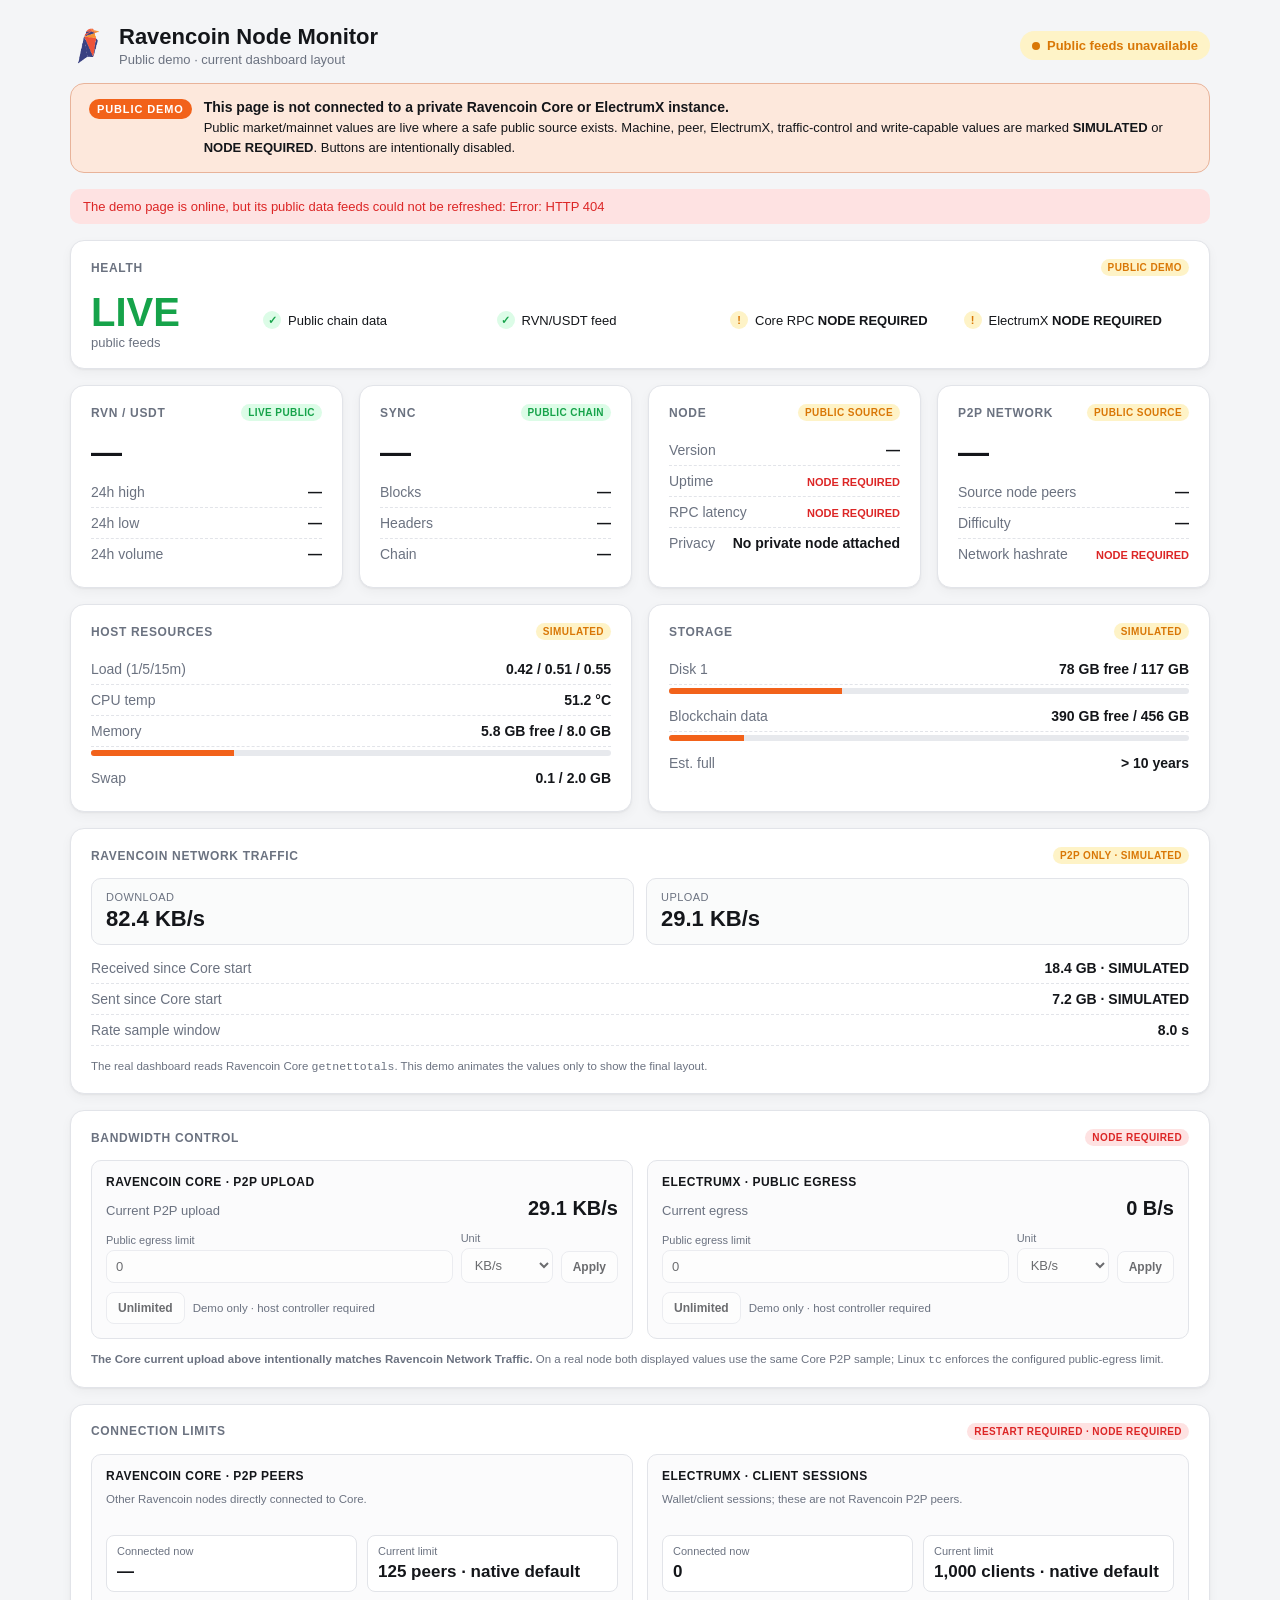
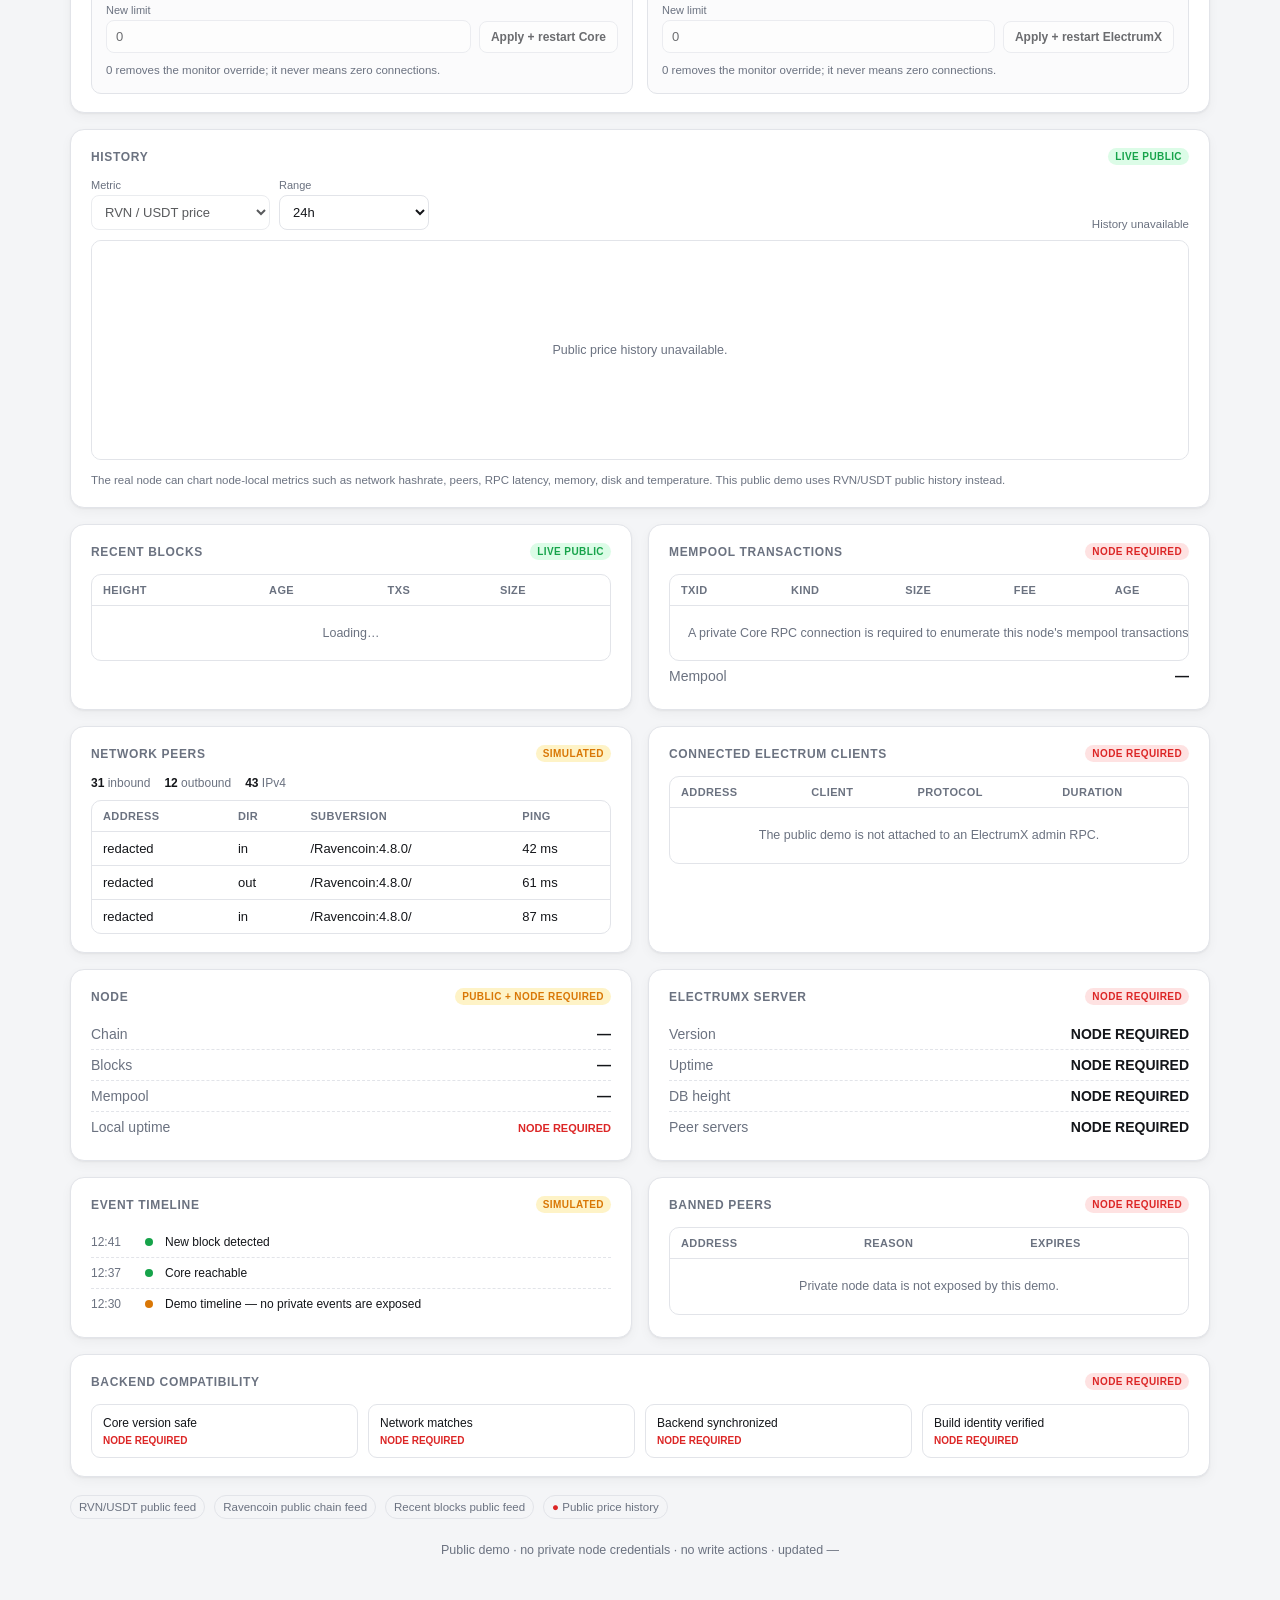
==== commit b4ede8f9: "fix(demo): render storage bars from used percentages" ====
--- a/demo/index.html
+++ b/demo/index.html
@@ -7,8 +7,8 @@
 <meta name="description" content="Public demo of Ravencoin Node Monitor. The layout mirrors the real dashboard; public data is live where available and node-only data is clearly simulated or unavailable.">
 <title>Ravencoin Node Monitor — Public Demo</title>
 <link rel="icon" type="image/png" href="/demo/raven-icon.png">
-<link rel="stylesheet" href="/demo/style.css">
-<script src="/demo/app.js" defer></script>
+<link rel="stylesheet" href="/demo/style.css?v=20260819-3">
+<script src="/demo/app.js?v=20260819-3" defer></script>
 </head>
 <body>
 <div class="wrap">
@@ -21,8 +21,8 @@
 <section class="card"><h2>Sync <span class="tag">PUBLIC CHAIN</span></h2><div class="big" id="verify">—</div><div class="metric"><span class="k">Blocks</span><span class="v" id="blocks">—</span></div><div class="metric"><span class="k">Headers</span><span class="v" id="headers">—</span></div><div class="metric"><span class="k">Chain</span><span class="v" id="chain">—</span></div></section>
 <section class="card"><h2>Node <span class="tag partial">PUBLIC SOURCE</span></h2><div class="metric"><span class="k">Version</span><span class="v" id="source-version">—</span></div><div class="metric"><span class="k">Uptime</span><span class="v required-text">NODE REQUIRED</span></div><div class="metric"><span class="k">RPC latency</span><span class="v required-text">NODE REQUIRED</span></div><div class="metric"><span class="k">Privacy</span><span class="v">No private node attached</span></div></section>
 <section class="card"><h2>P2P Network <span class="tag partial">PUBLIC SOURCE</span></h2><div class="big" id="source-peers">—</div><div class="metric"><span class="k">Source node peers</span><span class="v" id="source-peers-row">—</span></div><div class="metric"><span class="k">Difficulty</span><span class="v" id="difficulty">—</span></div><div class="metric"><span class="k">Network hashrate</span><span class="v required-text">NODE REQUIRED</span></div></section>
-<section class="card span-2"><h2>Host Resources <span class="tag demo">SIMULATED</span></h2><div class="metric"><span class="k">Load (1/5/15m)</span><span class="v">0.42 / 0.51 / 0.55</span></div><div class="metric"><span class="k">CPU temp</span><span class="v">51.2 °C</span></div><div class="metric"><span class="k">Memory</span><span class="v">5.8 GB free / 8.0 GB</span></div><div class="bar"><span style="width:28%"></span></div><div class="metric"><span class="k">Swap</span><span class="v">0.1 / 2.0 GB</span></div></section>
-<section class="card span-2"><h2>Storage <span class="tag demo">SIMULATED</span></h2><div class="metric"><span class="k">Disk 1</span><span class="v">78 GB free / 117 GB</span></div><div class="bar"><span style="width:34%"></span></div><div class="metric"><span class="k">Blockchain data</span><span class="v">390 GB free / 456 GB</span></div><div class="bar"><span style="width:15%"></span></div><div class="metric"><span class="k">Est. full</span><span class="v">&gt; 10 years</span></div></section>
+<section class="card span-2"><h2>Host Resources <span class="tag demo">SIMULATED</span></h2><div class="metric"><span class="k">Load (1/5/15m)</span><span class="v">0.42 / 0.51 / 0.55</span></div><div class="metric"><span class="k">CPU temp</span><span class="v">51.2 °C</span></div><div class="metric"><span class="k">Memory</span><span class="v">5.8 GB free / 8.0 GB</span></div><div class="bar" role="progressbar" aria-label="Memory used" aria-valuemin="0" aria-valuemax="100" aria-valuenow="27.5"><span style="width:27.5%!important;max-width:27.5%!important;flex:none!important"></span></div><div class="metric"><span class="k">Swap</span><span class="v">0.1 / 2.0 GB</span></div></section>
+<section class="card span-2"><h2>Storage <span class="tag demo">SIMULATED</span></h2><div class="metric"><span class="k">Disk 1</span><span class="v">78 GB free / 117 GB</span></div><div class="bar" role="progressbar" aria-label="Disk 1 used" aria-valuemin="0" aria-valuemax="100" aria-valuenow="33.3"><span style="width:33.3%!important;max-width:33.3%!important;flex:none!important"></span></div><div class="metric"><span class="k">Blockchain data</span><span class="v">390 GB free / 456 GB</span></div><div class="bar" role="progressbar" aria-label="Blockchain disk used" aria-valuemin="0" aria-valuemax="100" aria-valuenow="14.5"><span style="width:14.5%!important;max-width:14.5%!important;flex:none!important"></span></div><div class="metric"><span class="k">Est. full</span><span class="v">&gt; 10 years</span></div></section>
 <section class="card span-4"><h2>Ravencoin Network Traffic <span class="tag demo">P2P ONLY · SIMULATED</span></h2><div class="traffic-grid"><div class="traffic-box"><span>Download</span><strong id="demo-down">—</strong></div><div class="traffic-box"><span>Upload</span><strong id="demo-up">—</strong></div></div><div class="metric"><span class="k">Received since Core start</span><span class="v">18.4 GB · SIMULATED</span></div><div class="metric"><span class="k">Sent since Core start</span><span class="v">7.2 GB · SIMULATED</span></div><div class="metric"><span class="k">Rate sample window</span><span class="v">8.0 s</span></div><p class="note">The real dashboard reads Ravencoin Core <code>getnettotals</code>. This demo animates the values only to show the final layout.</p></section>
 <section class="card span-4"><h2>Bandwidth Control <span class="tag required">NODE REQUIRED</span></h2><div class="control-grid"><div class="service-box"><div class="service-title">Ravencoin Core · P2P upload</div><div class="current"><span>Current P2P upload</span><strong id="demo-core-up">—</strong></div><div class="control-row"><label>Public egress limit<input disabled value="0"></label><label>Unit<select disabled><option>KB/s</option><option>MB/s</option></select></label><button disabled>Apply</button></div><div class="status-row"><button disabled>Unlimited</button><span>Demo only · host controller required</span></div></div><div class="service-box"><div class="service-title">ElectrumX · public egress</div><div class="current"><span>Current egress</span><strong>0 B/s</strong></div><div class="control-row"><label>Public egress limit<input disabled value="0"></label><label>Unit<select disabled><option>KB/s</option><option>MB/s</option></select></label><button disabled>Apply</button></div><div class="status-row"><button disabled>Unlimited</button><span>Demo only · host controller required</span></div></div></div><p class="note"><b>The Core current upload above intentionally matches Ravencoin Network Traffic.</b> On a real node both displayed values use the same Core P2P sample; Linux <code>tc</code> enforces the configured public-egress limit.</p></section>
 <section class="card span-4"><h2>Connection Limits <span class="tag required">RESTART REQUIRED · NODE REQUIRED</span></h2><div class="control-grid"><div class="service-box"><div class="service-title">Ravencoin Core · P2P peers</div><p class="service-help">Other Ravencoin nodes directly connected to Core.</p><div class="stat-grid"><div><span>Connected now</span><strong id="demo-core-peers">—</strong></div><div><span>Current limit</span><strong>125 peers · native default</strong></div></div><div class="control-row simple"><label>New limit<input disabled value="0"></label><button disabled>Apply + restart Core</button></div><p class="status-text">0 removes the monitor override; it never means zero connections.</p></div><div class="service-box"><div class="service-title">ElectrumX · client sessions</div><p class="service-help">Wallet/client sessions; these are not Ravencoin P2P peers.</p><div class="stat-grid"><div><span>Connected now</span><strong>0</strong></div><div><span>Current limit</span><strong>1,000 clients · native default</strong></div></div><div class="control-row simple"><label>New limit<input disabled value="0"></label><button disabled>Apply + restart ElectrumX</button></div><p class="status-text">0 removes the monitor override; it never means zero connections.</p></div></div></section>
--- a/demo/style.css
+++ b/demo/style.css
@@ -1,23 +1,15 @@
-:root {
-  --bg:#f4f5f7; --card:#fff; --border:#e2e4e9; --text:#14161a; --muted:#6b7280;
-  --accent:#f2621a; --accent-soft:#fde8dc; --good:#16a34a; --good-soft:#dcfce7;
-  --warn:#d97706; --warn-soft:#fef3c7; --bad:#dc2626; --bad-soft:#fee2e2;
-  --shadow:0 1px 2px rgba(20,22,26,.05),0 4px 12px rgba(20,22,26,.04); --radius:14px;
-}
+:root{--bg:#f4f5f7;--card:#fff;--border:#e2e4e9;--text:#14161a;--muted:#6b7280;--accent:#f2621a;--accent-soft:#fde8dc;--good:#16a34a;--good-soft:#dcfce7;--warn:#d97706;--warn-soft:#fef3c7;--bad:#dc2626;--bad-soft:#fee2e2;--shadow:0 1px 2px rgba(20,22,26,.05),0 4px 12px rgba(20,22,26,.04);--radius:14px}
 @media(prefers-color-scheme:dark){:root{--bg:#0f1115;--card:#1a1d23;--border:#2a2e37;--text:#eceef1;--muted:#8b93a1;--accent:#ff7a3d;--accent-soft:#3a2618;--good:#34d399;--good-soft:#113626;--warn:#fbbf24;--warn-soft:#3a2e0d;--bad:#f87171;--bad-soft:#3a1616;--shadow:0 1px 2px rgba(0,0,0,.3),0 8px 24px rgba(0,0,0,.35)}}
-*{box-sizing:border-box} body{margin:0;background:var(--bg);color:var(--text);font-family:-apple-system,BlinkMacSystemFont,"Segoe UI",Roboto,Helvetica,Arial,sans-serif;-webkit-font-smoothing:antialiased}
-.wrap{max-width:1180px;margin:0 auto;padding:24px 20px 60px} header{display:flex;justify-content:space-between;align-items:center;gap:12px;flex-wrap:wrap;margin-bottom:16px}
-.brand{display:flex;align-items:center;gap:11px}.brand::before{content:"";width:38px;height:38px;flex:0 0 38px;background:url("/demo/raven-icon.png") center/contain no-repeat}.brand-icon{display:none}.brand h1{font-size:22px;margin:0 0 2px}.sub{font-size:13px;color:var(--muted)}
+*{box-sizing:border-box}body{margin:0;background:var(--bg);color:var(--text);font-family:-apple-system,BlinkMacSystemFont,"Segoe UI",Roboto,Helvetica,Arial,sans-serif;-webkit-font-smoothing:antialiased}.wrap{max-width:1180px;margin:0 auto;padding:24px 20px 60px}header{display:flex;justify-content:space-between;align-items:center;gap:14px;flex-wrap:wrap;margin-bottom:16px}.brand{display:flex;align-items:center;gap:11px}.brand-icon{width:38px;height:38px;object-fit:contain}.brand h1{font-size:22px;margin:0 0 2px}.sub,.muted{font-size:13px;color:var(--muted)}
 .live-pill{display:inline-flex;align-items:center;gap:7px;padding:7px 12px;border-radius:999px;background:var(--good-soft);color:var(--good);font-size:13px;font-weight:700}.live-pill .dot{width:8px;height:8px;border-radius:50%;background:currentColor}.live-pill.warn{background:var(--warn-soft);color:var(--warn)}
-.demo-banner{border:1px solid color-mix(in srgb,var(--accent) 38%,var(--border));background:var(--accent-soft);border-radius:var(--radius);padding:15px 18px;margin-bottom:16px;display:flex;gap:12px;align-items:flex-start}.demo-badge{background:var(--accent);color:white;font-size:11px;font-weight:800;letter-spacing:.08em;padding:4px 8px;border-radius:999px;white-space:nowrap}.demo-banner strong{display:block;font-size:14px;margin-bottom:3px}.demo-banner p{margin:0;font-size:13px;line-height:1.45;color:var(--text)}
-.grid{display:grid;grid-template-columns:repeat(4,minmax(0,1fr));gap:16px}.card{background:var(--card);border:1px solid var(--border);border-radius:var(--radius);padding:18px 20px;box-shadow:var(--shadow);min-width:0}.span-2{grid-column:span 2}.span-4{grid-column:1/-1}.card h2{font-size:12px;text-transform:uppercase;letter-spacing:.055em;color:var(--muted);margin:0 0 14px;display:flex;align-items:center;justify-content:space-between;gap:8px}.tag{font-size:10px;font-weight:800;letter-spacing:.04em;border-radius:999px;padding:3px 7px;background:var(--good-soft);color:var(--good);white-space:nowrap}.tag.demo,.tag.partial{background:var(--warn-soft);color:var(--warn)}.tag.required{background:var(--bad-soft);color:var(--bad)}
-.big{font-size:34px;font-weight:800;letter-spacing:-.025em;font-variant-numeric:tabular-nums;margin-bottom:6px}.change{font-size:14px;font-weight:800;margin-left:7px}.change.up{color:var(--good)}.change.down{color:var(--bad)}
-.metric{display:flex;align-items:baseline;justify-content:space-between;gap:12px;padding:7px 0;border-bottom:1px dashed var(--border);font-size:14px}.metric:last-child{border-bottom:0}.k{color:var(--muted)}.v{font-weight:650;text-align:right;font-variant-numeric:tabular-nums}.v.small{font-size:11.5px;max-width:62%;overflow-wrap:anywhere}.required-text{color:var(--bad);font-size:11px;font-weight:800}.mono{font-variant-numeric:tabular-nums}
-.health{display:grid;grid-template-columns:140px 1fr;gap:22px;align-items:center}.score{font-size:42px;font-weight:850;color:var(--good)}.checks{display:grid;grid-template-columns:repeat(4,minmax(0,1fr));gap:8px}.check{font-size:13px;display:flex;align-items:center;gap:7px}.check i{font-style:normal;width:18px;height:18px;border-radius:50%;display:grid;place-items:center;background:var(--good-soft);color:var(--good);font-size:11px;font-weight:900}.check.demo i{background:var(--warn-soft);color:var(--warn)}
-.network-card{display:grid;grid-template-columns:repeat(4,minmax(0,1fr));gap:0 24px}.network-title{grid-column:1/-1}.speed{font-size:25px;font-weight:800;margin:2px 0 1px}.speed-label{font-size:12px;color:var(--muted);margin-bottom:9px}.traffic-note{grid-column:1/-1;margin-top:12px;padding-top:11px;border-top:1px solid var(--border);font-size:12.5px;color:var(--muted);line-height:1.45}
-.table-wrap{overflow:auto;border:1px solid var(--border);border-radius:10px}table{width:100%;border-collapse:collapse;font-size:13px;white-space:nowrap}th{text-align:left;color:var(--muted);font-size:11px;text-transform:uppercase;letter-spacing:.035em;padding:9px 11px;border-bottom:1px solid var(--border)}td{padding:9px 11px;border-bottom:1px solid var(--border)}tr:last-child td{border-bottom:0}.placeholder{padding:21px;text-align:center;color:var(--muted);font-size:13px;line-height:1.45}.sim{color:var(--warn);font-weight:700}.hidden{display:none!important}
-.history-card{min-height:330px}.chart-toolbar{display:flex;align-items:center;gap:9px;flex-wrap:wrap;margin-bottom:10px}.chart-toolbar select{appearance:auto;background:var(--card);color:var(--text);border:1px solid var(--border);border-radius:8px;padding:7px 9px;font:inherit;font-size:12.5px}.chart-toolbar select:focus{outline:2px solid var(--accent-soft);border-color:var(--accent)}.history-status{margin-left:auto;color:var(--muted);font-size:11.5px;font-variant-numeric:tabular-nums}.chart-wrap{position:relative;width:100%;height:220px;border:1px solid var(--border);border-radius:10px;overflow:hidden;background:color-mix(in srgb,var(--bg) 55%,var(--card))}.chart-wrap canvas{display:block;width:100%;height:100%}.chart-wrap .placeholder{position:absolute;inset:0;display:grid;place-items:center;background:var(--card)}.history-note{font-size:12px;color:var(--muted);line-height:1.45;margin-top:10px}
-.sources{display:flex;gap:9px;flex-wrap:wrap;margin-top:10px}.source{font-size:11.5px;color:var(--muted);border:1px solid var(--border);border-radius:999px;padding:5px 8px}.source.ok::before{content:"● ";color:var(--good)}.source.fail::before{content:"● ";color:var(--bad)}
-footer{text-align:center;margin-top:26px;color:var(--muted);font-size:12.5px}.error{display:none;background:var(--bad-soft);color:var(--bad);padding:10px 13px;border-radius:10px;font-size:13px;margin-bottom:16px}.error.show{display:block}
-@media(max-width:900px){.grid{grid-template-columns:repeat(2,minmax(0,1fr))}.span-4{grid-column:1/-1}.network-card{grid-template-columns:repeat(2,minmax(0,1fr))}.checks{grid-template-columns:repeat(2,minmax(0,1fr))}}
-@media(max-width:600px){.wrap{padding:16px 12px 40px}.grid{grid-template-columns:1fr}.span-2,.span-4{grid-column:1}.card{padding:16px}.network-card{grid-template-columns:1fr}.health{grid-template-columns:1fr}.checks{grid-template-columns:1fr 1fr}.demo-banner{flex-direction:column}.big{font-size:30px}.brand::before{width:34px;height:34px;flex-basis:34px}.history-status{width:100%;margin-left:0}.chart-wrap{height:190px}}+.demo-banner{border:1px solid color-mix(in srgb,var(--accent) 38%,var(--border));background:var(--accent-soft);border-radius:var(--radius);padding:15px 18px;margin-bottom:16px;display:flex;gap:12px;align-items:flex-start}.demo-badge{background:var(--accent);color:#fff;font-size:11px;font-weight:800;letter-spacing:.08em;padding:4px 8px;border-radius:999px;white-space:nowrap}.demo-banner strong{display:block;font-size:14px;margin-bottom:3px}.demo-banner p{margin:0;font-size:13px;line-height:1.5}.error{display:none;background:var(--bad-soft);color:var(--bad);padding:10px 13px;border-radius:10px;font-size:13px;margin-bottom:16px}.error.show{display:block}
+.grid{display:grid;grid-template-columns:repeat(4,minmax(0,1fr));gap:16px;align-items:stretch}.card{background:var(--card);border:1px solid var(--border);border-radius:var(--radius);padding:18px 20px;box-shadow:var(--shadow);min-width:0;height:100%}.span-2{grid-column:span 2}.span-4{grid-column:1/-1}.card h2{font-size:12px;text-transform:uppercase;letter-spacing:.055em;color:var(--muted);margin:0 0 14px;display:flex;align-items:center;justify-content:space-between;gap:8px}.tag{font-size:10px;font-weight:800;letter-spacing:.04em;border-radius:999px;padding:3px 7px;background:var(--good-soft);color:var(--good);white-space:nowrap}.tag.demo,.tag.partial{background:var(--warn-soft);color:var(--warn)}.tag.required{background:var(--bad-soft);color:var(--bad)}
+.big{font-size:31px;font-weight:800;letter-spacing:-.025em;font-variant-numeric:tabular-nums;margin-bottom:6px}.change{font-size:14px;font-weight:800;margin-left:7px}.change.up{color:var(--good)}.change.down{color:var(--bad)}.metric{display:flex;align-items:baseline;justify-content:space-between;gap:12px;padding:7px 0;border-bottom:1px dashed var(--border);font-size:14px}.metric:last-child{border-bottom:0}.k{color:var(--muted)}.v{font-weight:650;text-align:right;font-variant-numeric:tabular-nums}.required-text{color:var(--bad);font-size:11px;font-weight:800}.note,.status-text,.service-help{color:var(--muted);font-size:11.5px;line-height:1.5}.note{margin:12px 0 0}.service-help{min-height:34px;margin:0 0 10px}.status-text{margin:9px 0 0}.bar{height:6px;background:color-mix(in srgb,var(--border) 80%,transparent);border-radius:999px;overflow:hidden;margin:3px 0 7px}.bar span{display:block;height:100%;background:var(--accent)}
+.health{display:grid;grid-template-columns:150px 1fr;gap:22px;align-items:center}.score{font-size:40px;font-weight:850;color:var(--good)}.checks{display:grid;grid-template-columns:repeat(4,minmax(0,1fr));gap:8px}.check{font-size:13px;display:flex;align-items:center;gap:7px}.check i{font-style:normal;width:18px;height:18px;border-radius:50%;display:grid;place-items:center;background:var(--good-soft);color:var(--good);font-size:11px;font-weight:900}.check.demo i{background:var(--warn-soft);color:var(--warn)}
+.traffic-grid{display:grid;grid-template-columns:1fr 1fr;gap:12px;margin-bottom:8px}.traffic-box{border:1px solid var(--border);border-radius:10px;padding:12px 14px;background:color-mix(in srgb,var(--bg) 45%,var(--card))}.traffic-box span{display:block;color:var(--muted);font-size:11px;text-transform:uppercase;letter-spacing:.04em}.traffic-box strong{display:block;margin-top:3px;font-size:22px;font-weight:750;font-variant-numeric:tabular-nums}
+.control-grid{display:grid;grid-template-columns:1fr 1fr;gap:14px}.service-box{border:1px solid var(--border);border-radius:10px;padding:14px;background:color-mix(in srgb,var(--bg) 38%,var(--card));min-width:0}.service-title{font-size:12px;font-weight:800;letter-spacing:.04em;text-transform:uppercase;margin-bottom:8px}.current{display:flex;justify-content:space-between;gap:12px;align-items:baseline;margin-bottom:12px;color:var(--muted);font-size:13px}.current strong{color:var(--text);font-size:20px;font-variant-numeric:tabular-nums}.control-row{display:grid;grid-template-columns:minmax(0,1fr) 92px auto;gap:8px;align-items:end}.control-row.simple{grid-template-columns:minmax(0,1fr) auto}.control-row label,.chart-toolbar label{display:block;color:var(--muted);font-size:11px}.control-row input,.control-row select,.chart-toolbar select{width:100%;margin-top:4px;border:1px solid var(--border);border-radius:8px;padding:8px 9px;background:var(--card);color:var(--text);font:inherit;font-size:13px}.control-row button,.status-row button{border:1px solid var(--border);border-radius:8px;padding:8px 11px;background:var(--card);color:var(--text);font:inherit;font-size:12px;font-weight:700;white-space:nowrap}.control-row button:disabled,.status-row button:disabled,.control-row input:disabled,.control-row select:disabled{opacity:.62}.status-row{display:flex;align-items:center;gap:8px;margin-top:9px;color:var(--muted);font-size:11.5px}.stat-grid{display:grid;grid-template-columns:1fr 1fr;gap:10px;margin-bottom:12px}.stat-grid>div{border:1px solid var(--border);border-radius:8px;padding:9px 10px;background:var(--card);min-width:0}.stat-grid span{display:block;color:var(--muted);font-size:11px;margin-bottom:4px}.stat-grid strong{display:block;font-size:17px;line-height:1.25;overflow-wrap:anywhere}
+.history-card{min-height:330px}.chart-toolbar{display:flex;align-items:end;gap:9px;flex-wrap:wrap;margin-bottom:10px}.chart-toolbar label{min-width:150px}.chart-toolbar span{margin-left:auto;color:var(--muted);font-size:11.5px}.chart-wrap{position:relative;width:100%;height:220px;border:1px solid var(--border);border-radius:10px;overflow:hidden;background:color-mix(in srgb,var(--bg) 55%,var(--card))}.chart-wrap canvas{display:block;width:100%;height:100%}.placeholder{padding:18px;text-align:center;color:var(--muted);font-size:12.5px;line-height:1.45}.chart-wrap .placeholder{position:absolute;inset:0;display:grid;place-items:center;background:var(--card)}.hidden{display:none!important}
+.table-wrap{overflow:auto;border:1px solid var(--border);border-radius:10px}table{width:100%;border-collapse:collapse;font-size:13px;white-space:nowrap}th{text-align:left;color:var(--muted);font-size:11px;text-transform:uppercase;letter-spacing:.035em;padding:9px 11px;border-bottom:1px solid var(--border)}td{padding:9px 11px;border-bottom:1px solid var(--border)}tr:last-child td{border-bottom:0}.peer-summary{display:flex;gap:14px;flex-wrap:wrap;color:var(--muted);font-size:12px;margin-bottom:10px}.peer-summary b{color:var(--text)}
+.event{display:grid;grid-template-columns:46px 12px 1fr;gap:8px;align-items:center;padding:8px 0;border-bottom:1px dashed var(--border);font-size:12px}.event:last-child{border-bottom:0}.event span{color:var(--muted)}.event i{width:8px;height:8px;border-radius:50%;background:var(--warn)}.event i.good{background:var(--good)}.event p{margin:0}.compat-grid{display:grid;grid-template-columns:repeat(4,minmax(0,1fr));gap:10px}.compat-grid>div{border:1px solid var(--border);border-radius:9px;padding:11px;font-size:12px}.compat-grid b{display:block;color:var(--bad);font-size:10px;margin-top:5px}.sources{display:flex;gap:9px;flex-wrap:wrap;margin-top:18px}.source{font-size:11.5px;color:var(--muted);border:1px solid var(--border);border-radius:999px;padding:5px 8px}.source.ok::before{content:"● ";color:var(--good)}.source.fail::before{content:"● ";color:var(--bad)}footer{text-align:center;margin-top:24px;color:var(--muted);font-size:12.5px}
+@media(max-width:900px){.grid{grid-template-columns:repeat(2,minmax(0,1fr))}.span-2,.span-4{grid-column:1/-1}.checks{grid-template-columns:repeat(2,minmax(0,1fr))}.control-grid{grid-template-columns:1fr}.compat-grid{grid-template-columns:repeat(2,minmax(0,1fr))}}
+@media(max-width:600px){.wrap{padding:16px 12px 40px}.grid{grid-template-columns:1fr}.card,.span-2,.span-4{grid-column:1}.card{padding:16px;height:auto}.health{grid-template-columns:1fr}.checks{grid-template-columns:1fr 1fr}.demo-banner{flex-direction:column}.traffic-grid{grid-template-columns:1fr}.control-row,.control-row.simple{grid-template-columns:1fr}.control-row button{width:100%}.stat-grid{grid-template-columns:1fr}.compat-grid{grid-template-columns:1fr}.chart-toolbar span{width:100%;margin-left:0}.chart-wrap{height:190px}.brand-icon{width:34px;height:34px}.big{font-size:29px}}
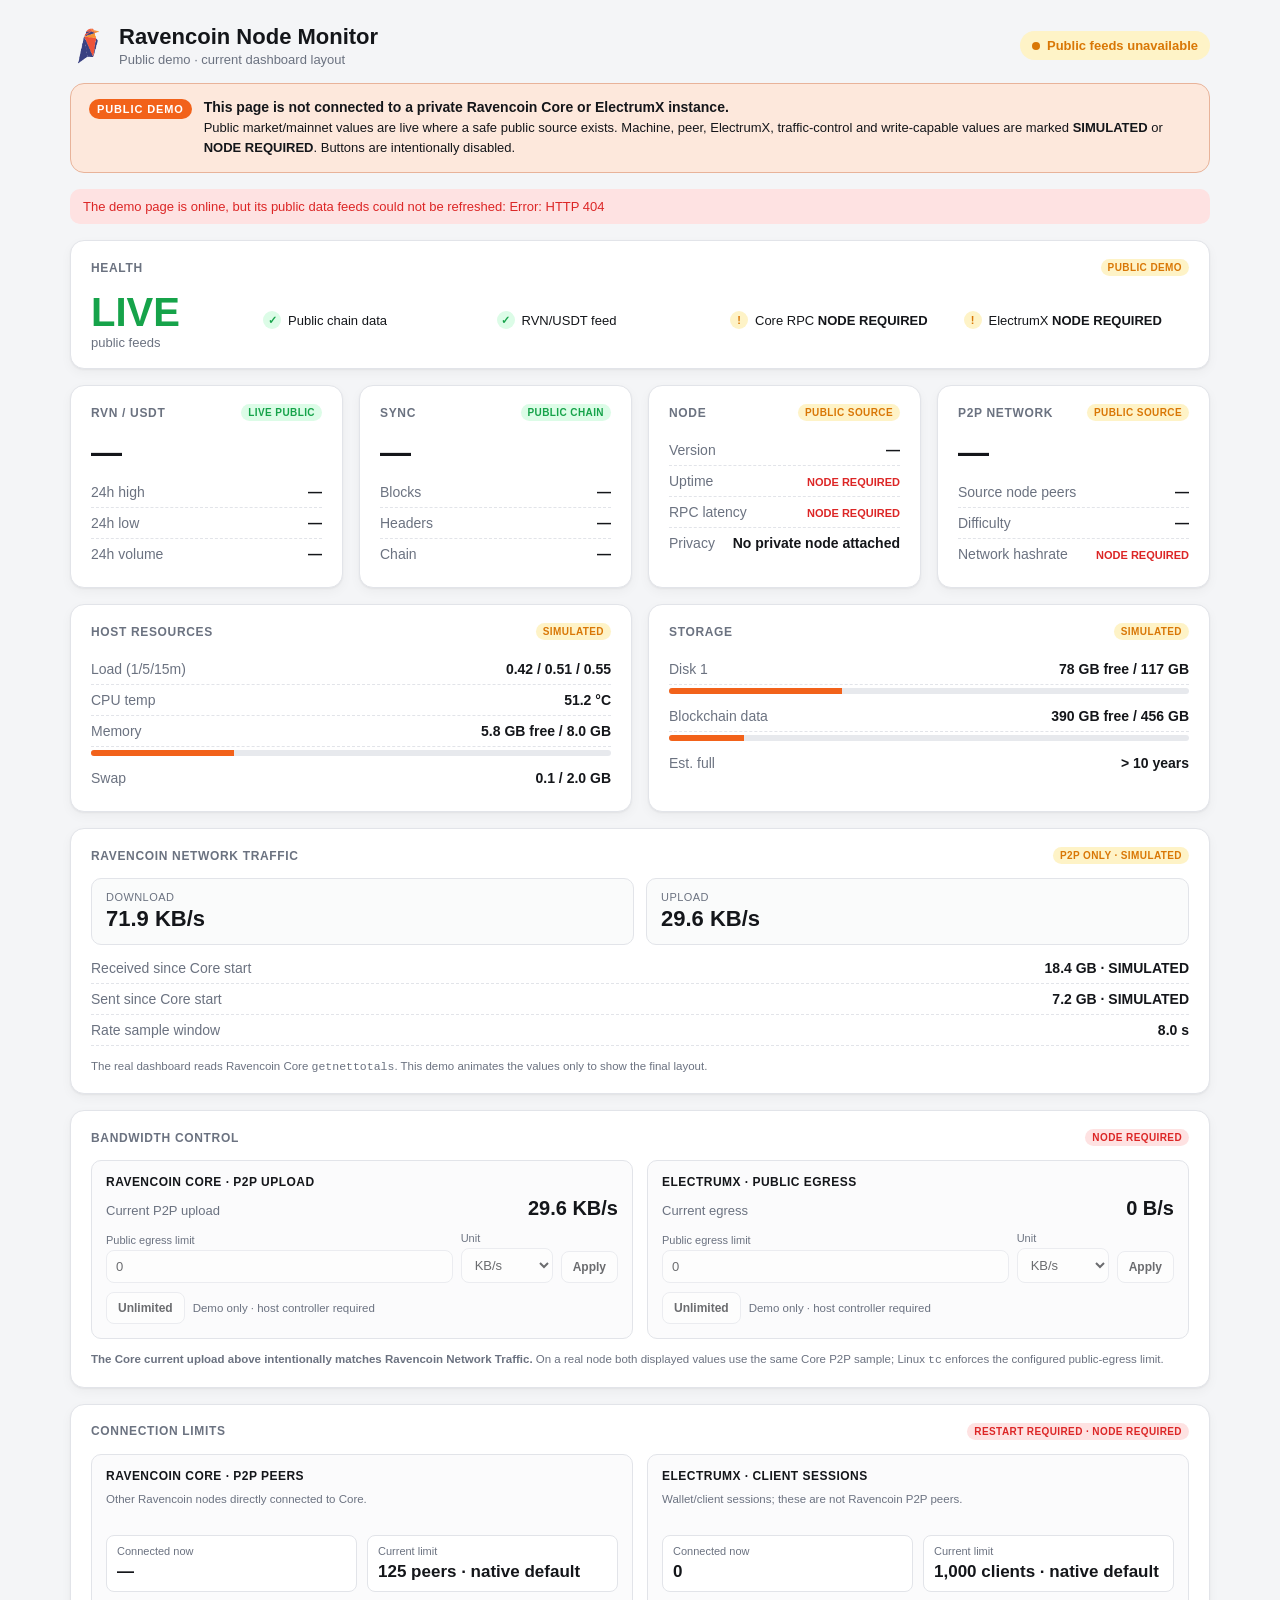
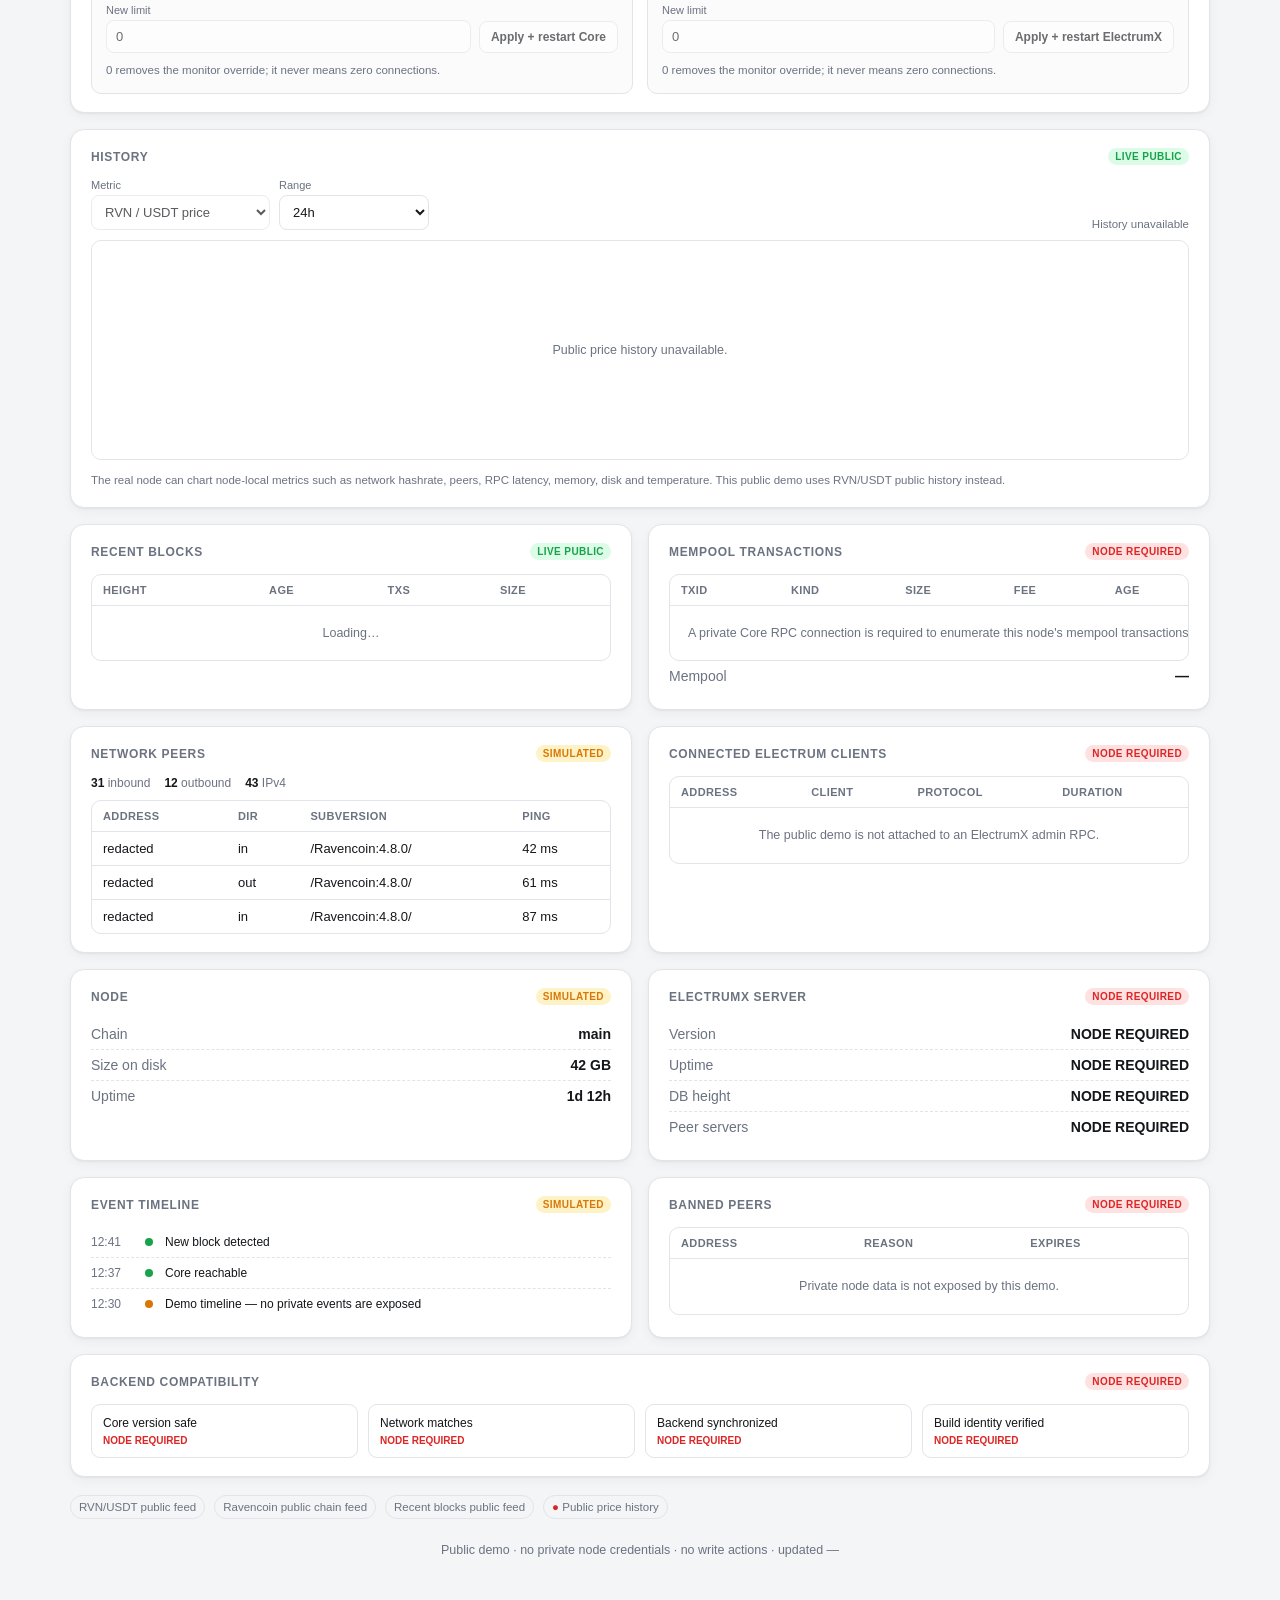
==== commit b1f27c69: "fix(demo): match lower Node card to real dashboard" ====
--- a/demo/index.html
+++ b/demo/index.html
@@ -8,7 +8,7 @@
 <title>Ravencoin Node Monitor — Public Demo</title>
 <link rel="icon" type="image/png" href="/demo/raven-icon.png">
 <link rel="stylesheet" href="/demo/style.css?v=20260819-3">
-<script src="/demo/app.js?v=20260819-3" defer></script>
+<script src="/demo/app.js?v=20260819-4" defer></script>
 </head>
 <body>
 <div class="wrap">
@@ -31,7 +31,7 @@
 <section class="card span-2"><h2>Mempool transactions <span class="tag required">NODE REQUIRED</span></h2><div class="table-wrap"><table><thead><tr><th>TXID</th><th>Kind</th><th>Size</th><th>Fee</th><th>Age</th></tr></thead><tbody><tr><td colspan="5" class="placeholder">A private Core RPC connection is required to enumerate this node's mempool transactions.</td></tr></tbody></table></div><div class="metric"><span class="k">Mempool </span><span class="v" id="mempool-count-row">—</span></div></section>
 <section class="card span-2"><h2>Network Peers <span class="tag demo">SIMULATED</span></h2><div class="peer-summary"><span><b>31</b> inbound</span><span><b>12</b> outbound</span><span><b>43</b> IPv4</span></div><div class="table-wrap"><table><thead><tr><th>Address</th><th>Dir</th><th>Subversion</th><th>Ping</th></tr></thead><tbody><tr><td>redacted</td><td>in</td><td>/Ravencoin:4.8.0/</td><td>42 ms</td></tr><tr><td>redacted</td><td>out</td><td>/Ravencoin:4.8.0/</td><td>61 ms</td></tr><tr><td>redacted</td><td>in</td><td>/Ravencoin:4.8.0/</td><td>87 ms</td></tr></tbody></table></div></section>
 <section class="card span-2"><h2>Connected Electrum Clients <span class="tag required">NODE REQUIRED</span></h2><div class="table-wrap"><table><thead><tr><th>Address</th><th>Client</th><th>Protocol</th><th>Duration</th></tr></thead><tbody><tr><td colspan="4" class="placeholder">The public demo is not attached to an ElectrumX admin RPC.</td></tr></tbody></table></div></section>
-<section class="card span-2"><h2>Node <span class="tag partial">PUBLIC + NODE REQUIRED</span></h2><div class="metric"><span class="k">Chain</span><span class="v" id="node-chain">—</span></div><div class="metric"><span class="k">Blocks</span><span class="v" id="node-blocks">—</span></div><div class="metric"><span class="k">Mempool</span><span class="v" id="mempool-count">—</span></div><div class="metric"><span class="k">Local uptime</span><span class="v required-text">NODE REQUIRED</span></div></section>
+<section class="card span-2"><h2>Node <span class="tag demo">SIMULATED</span></h2><div class="metric"><span class="k">Chain</span><span class="v" id="node-chain">main</span></div><div class="metric"><span class="k">Size on disk</span><span class="v">42 GB</span></div><div class="metric"><span class="k">Uptime</span><span class="v">1d 12h</span></div></section>
 <section class="card span-2"><h2>ElectrumX Server <span class="tag required">NODE REQUIRED</span></h2><div class="metric"><span class="k">Version</span><span class="v">NODE REQUIRED</span></div><div class="metric"><span class="k">Uptime</span><span class="v">NODE REQUIRED</span></div><div class="metric"><span class="k">DB height</span><span class="v">NODE REQUIRED</span></div><div class="metric"><span class="k">Peer servers</span><span class="v">NODE REQUIRED</span></div></section>
 <section class="card span-2"><h2>Event Timeline <span class="tag demo">SIMULATED</span></h2><div class="event"><span>12:41</span><i class="good"></i><p>New block detected</p></div><div class="event"><span>12:37</span><i class="good"></i><p>Core reachable</p></div><div class="event"><span>12:30</span><i></i><p>Demo timeline — no private events are exposed</p></div></section>
 <section class="card span-2"><h2>Banned Peers <span class="tag required">NODE REQUIRED</span></h2><div class="table-wrap"><table><thead><tr><th>Address</th><th>Reason</th><th>Expires</th></tr></thead><tbody><tr><td colspan="3" class="placeholder">Private node data is not exposed by this demo.</td></tr></tbody></table></div></section>
@@ -41,4 +41,4 @@
 <footer>Public demo · no private node credentials · no write actions · updated <span id="updated">—</span></footer>
 </div>
 </body>
-</html>
+</html>
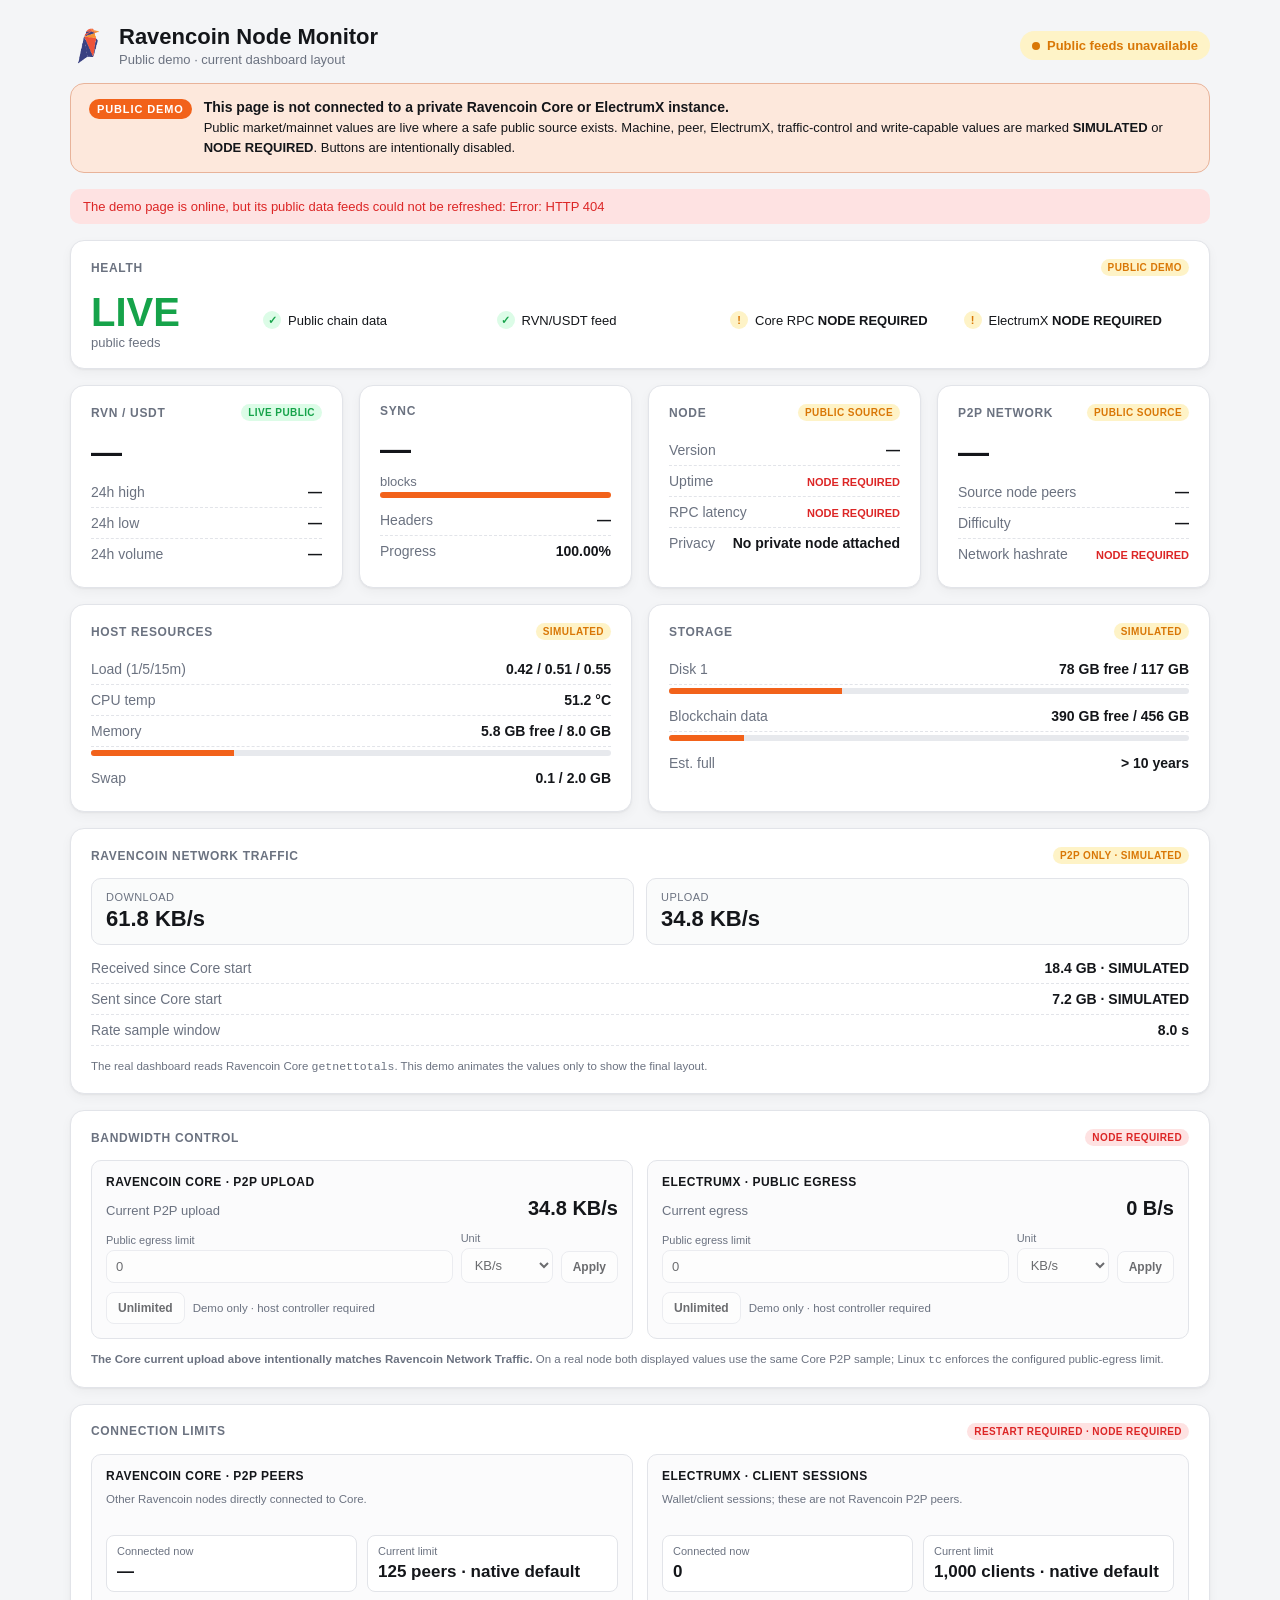
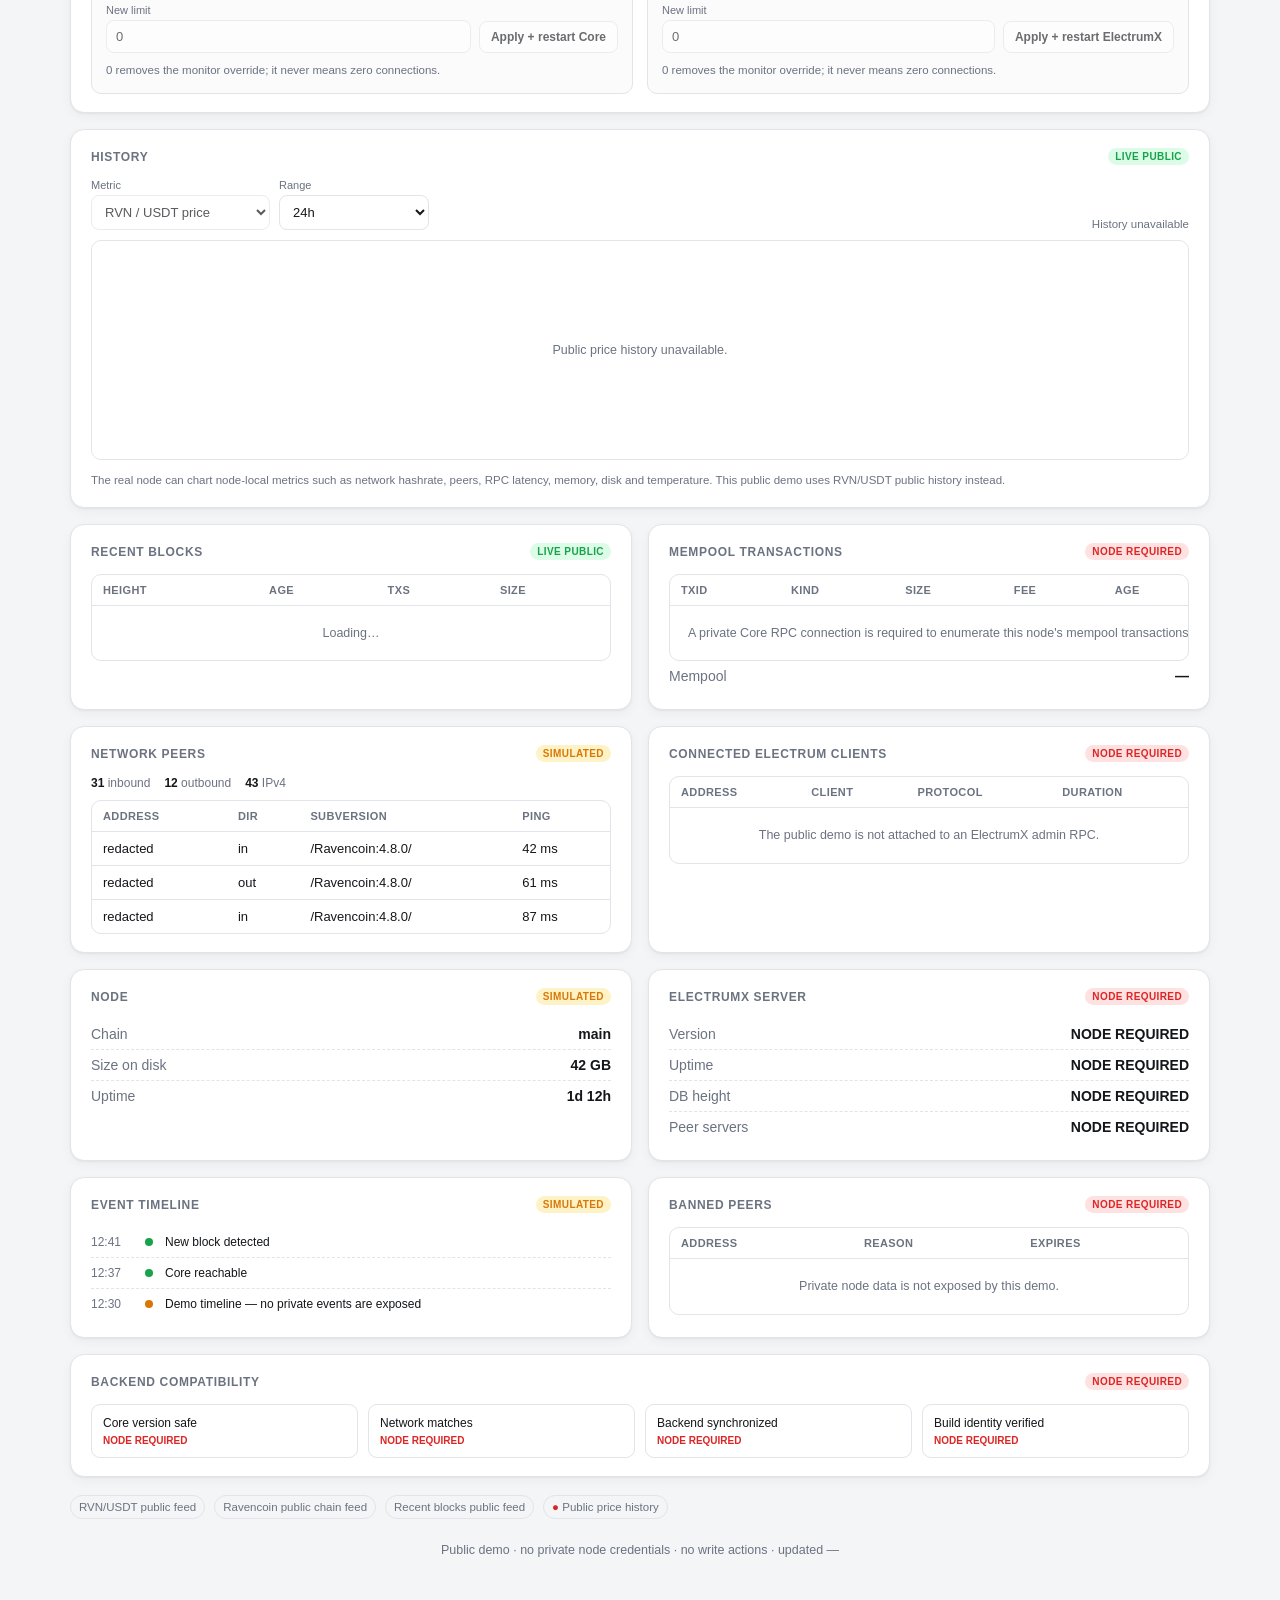
==== commit bf1c7711: "fix(demo): match Sync card to real dashboard" ====
--- a/demo/index.html
+++ b/demo/index.html
@@ -18,7 +18,7 @@
 <main class="grid">
 <section class="card span-4 health-card"><h2>Health <span class="tag demo">PUBLIC DEMO</span></h2><div class="health"><div><div class="score" id="health-score">LIVE</div><div class="muted">public feeds</div></div><div class="checks"><div class="check"><i>✓</i><span>Public chain data</span></div><div class="check"><i>✓</i><span>RVN/USDT feed</span></div><div class="check demo"><i>!</i><span>Core RPC <b>NODE REQUIRED</b></span></div><div class="check demo"><i>!</i><span>ElectrumX <b>NODE REQUIRED</b></span></div></div></div></section>
 <section class="card"><h2>RVN / USDT <span class="tag">LIVE PUBLIC</span></h2><div class="big"><span id="price">—</span><span class="change" id="price-change"></span></div><div class="metric"><span class="k">24h high</span><span class="v" id="price-high">—</span></div><div class="metric"><span class="k">24h low</span><span class="v" id="price-low">—</span></div><div class="metric"><span class="k">24h volume</span><span class="v" id="price-volume">—</span></div></section>
-<section class="card"><h2>Sync <span class="tag">PUBLIC CHAIN</span></h2><div class="big" id="verify">—</div><div class="metric"><span class="k">Blocks</span><span class="v" id="blocks">—</span></div><div class="metric"><span class="k">Headers</span><span class="v" id="headers">—</span></div><div class="metric"><span class="k">Chain</span><span class="v" id="chain">—</span></div></section>
+<section class="card"><h2>Sync</h2><div class="big" id="blocks">—</div><div class="muted">blocks</div><div class="bar" role="progressbar" aria-label="Sync progress" aria-valuemin="0" aria-valuemax="100" aria-valuenow="100"><span style="width:100%"></span></div><div class="metric"><span class="k">Headers</span><span class="v" id="headers">—</span></div><div class="metric"><span class="k">Progress</span><span class="v">100.00%</span></div></section>
 <section class="card"><h2>Node <span class="tag partial">PUBLIC SOURCE</span></h2><div class="metric"><span class="k">Version</span><span class="v" id="source-version">—</span></div><div class="metric"><span class="k">Uptime</span><span class="v required-text">NODE REQUIRED</span></div><div class="metric"><span class="k">RPC latency</span><span class="v required-text">NODE REQUIRED</span></div><div class="metric"><span class="k">Privacy</span><span class="v">No private node attached</span></div></section>
 <section class="card"><h2>P2P Network <span class="tag partial">PUBLIC SOURCE</span></h2><div class="big" id="source-peers">—</div><div class="metric"><span class="k">Source node peers</span><span class="v" id="source-peers-row">—</span></div><div class="metric"><span class="k">Difficulty</span><span class="v" id="difficulty">—</span></div><div class="metric"><span class="k">Network hashrate</span><span class="v required-text">NODE REQUIRED</span></div></section>
 <section class="card span-2"><h2>Host Resources <span class="tag demo">SIMULATED</span></h2><div class="metric"><span class="k">Load (1/5/15m)</span><span class="v">0.42 / 0.51 / 0.55</span></div><div class="metric"><span class="k">CPU temp</span><span class="v">51.2 °C</span></div><div class="metric"><span class="k">Memory</span><span class="v">5.8 GB free / 8.0 GB</span></div><div class="bar" role="progressbar" aria-label="Memory used" aria-valuemin="0" aria-valuemax="100" aria-valuenow="27.5"><span style="width:27.5%!important;max-width:27.5%!important;flex:none!important"></span></div><div class="metric"><span class="k">Swap</span><span class="v">0.1 / 2.0 GB</span></div></section>
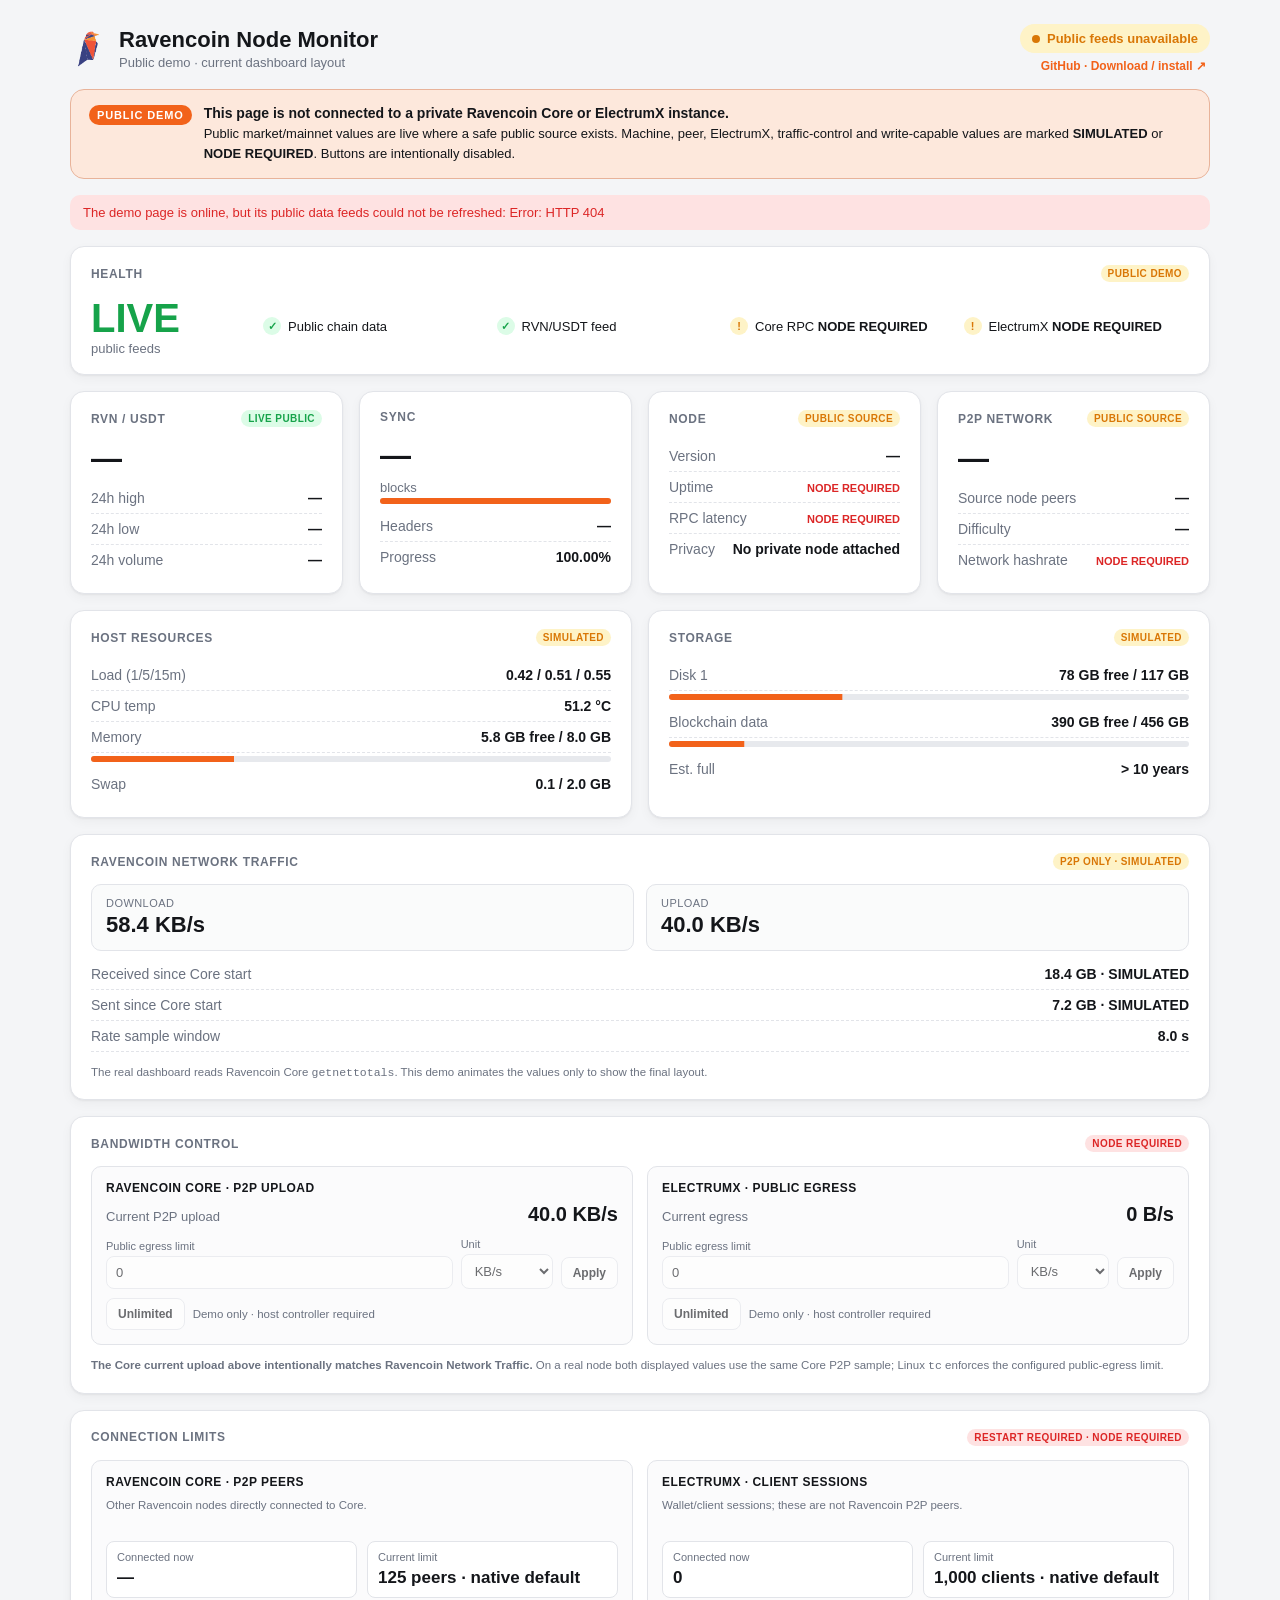
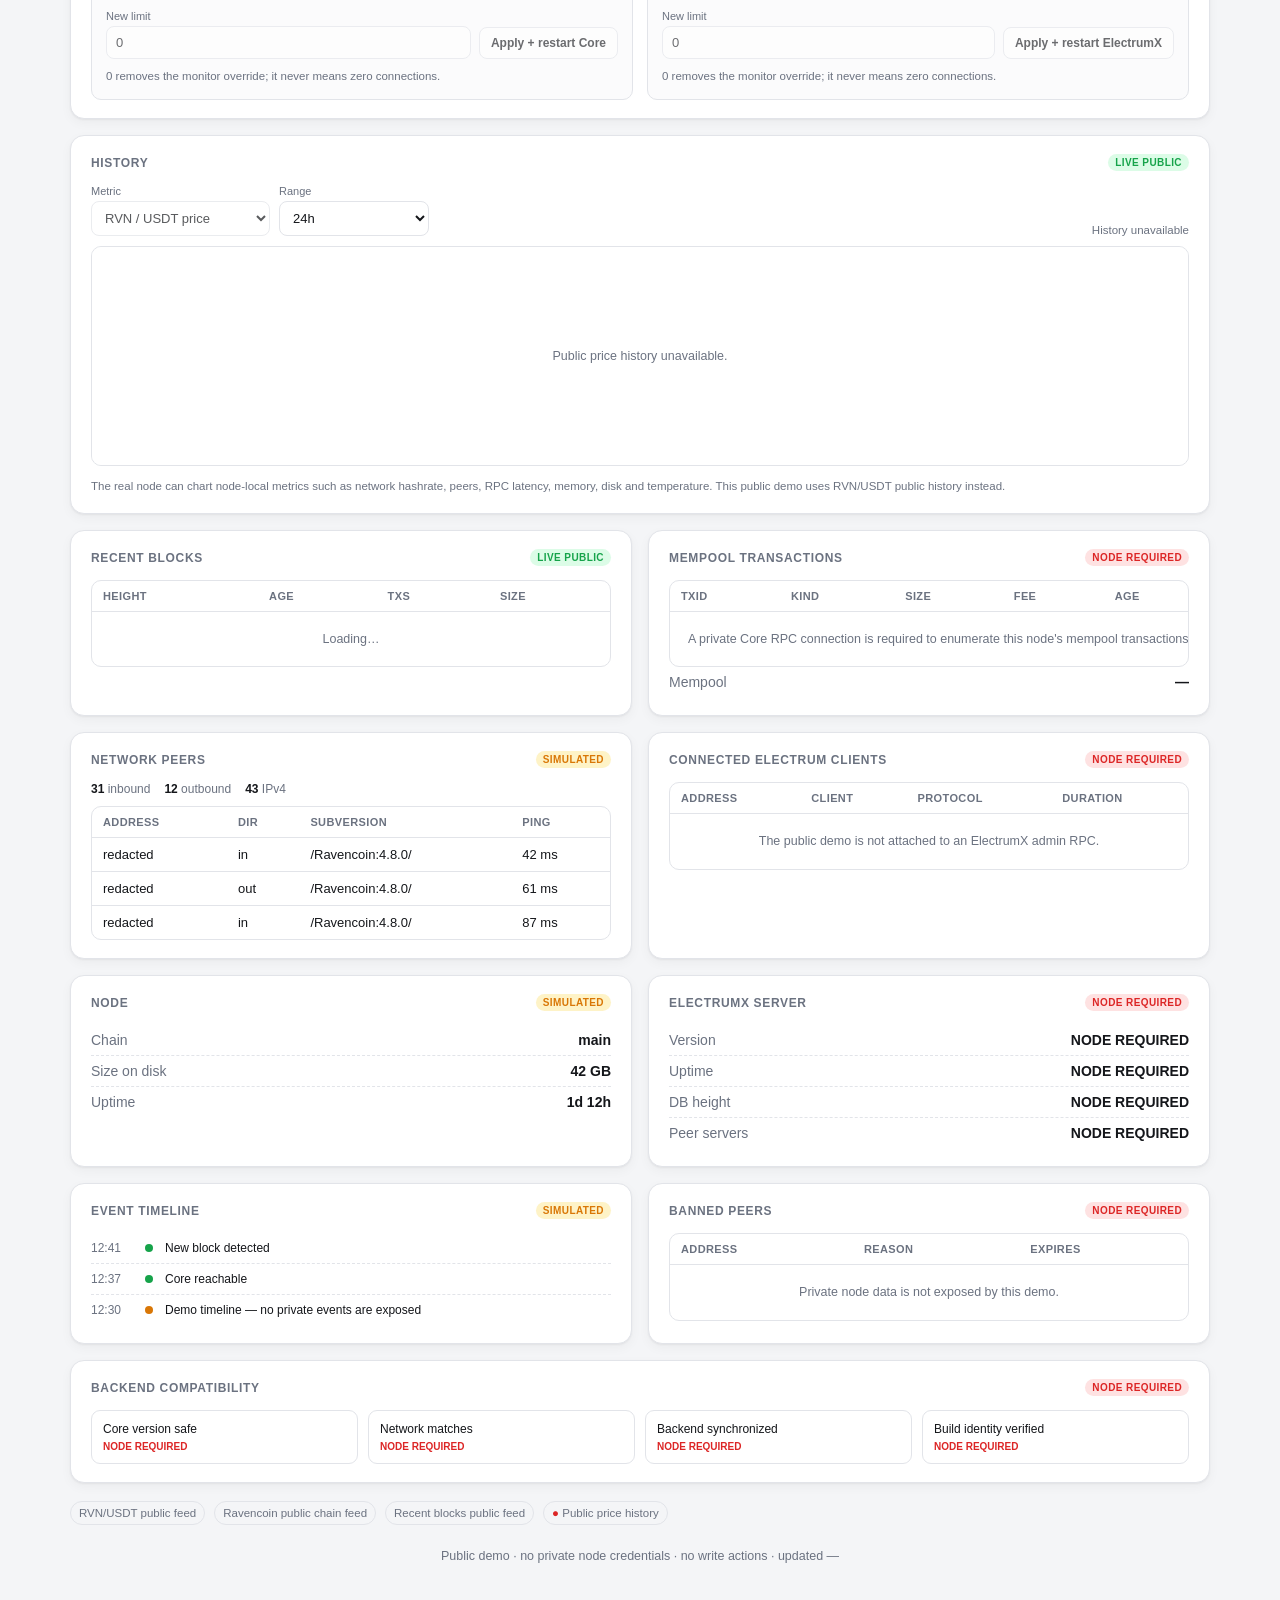
==== commit 37d8dcd2: "fix: render demo resource bars at exact percentages" ====
--- a/demo/index.html
+++ b/demo/index.html
@@ -7,7 +7,11 @@
 <meta name="description" content="Public demo of Ravencoin Node Monitor. The layout mirrors the real dashboard; public data is live where available and node-only data is clearly simulated or unavailable.">
 <title>Ravencoin Node Monitor — Public Demo</title>
 <link rel="icon" type="image/png" href="/demo/raven-icon.png">
-<link rel="stylesheet" href="/demo/style.css?v=20260819-3">
+<link rel="stylesheet" href="/demo/style.css?v=20260819-5">
+<style>
+.bar{background:color-mix(in srgb,var(--border) 80%,transparent)!important}
+.bar>span{display:block!important;width:100%!important;max-width:none!important;height:100%!important;flex:none!important;background:var(--accent)!important;transform:scaleX(var(--fill,1));transform-origin:left center}
+</style>
 <script src="/demo/app.js?v=20260819-4" defer></script>
 </head>
 <body>
@@ -18,11 +22,11 @@
 <main class="grid">
 <section class="card span-4 health-card"><h2>Health <span class="tag demo">PUBLIC DEMO</span></h2><div class="health"><div><div class="score" id="health-score">LIVE</div><div class="muted">public feeds</div></div><div class="checks"><div class="check"><i>✓</i><span>Public chain data</span></div><div class="check"><i>✓</i><span>RVN/USDT feed</span></div><div class="check demo"><i>!</i><span>Core RPC <b>NODE REQUIRED</b></span></div><div class="check demo"><i>!</i><span>ElectrumX <b>NODE REQUIRED</b></span></div></div></div></section>
 <section class="card"><h2>RVN / USDT <span class="tag">LIVE PUBLIC</span></h2><div class="big"><span id="price">—</span><span class="change" id="price-change"></span></div><div class="metric"><span class="k">24h high</span><span class="v" id="price-high">—</span></div><div class="metric"><span class="k">24h low</span><span class="v" id="price-low">—</span></div><div class="metric"><span class="k">24h volume</span><span class="v" id="price-volume">—</span></div></section>
-<section class="card"><h2>Sync</h2><div class="big" id="blocks">—</div><div class="muted">blocks</div><div class="bar" role="progressbar" aria-label="Sync progress" aria-valuemin="0" aria-valuemax="100" aria-valuenow="100"><span style="width:100%"></span></div><div class="metric"><span class="k">Headers</span><span class="v" id="headers">—</span></div><div class="metric"><span class="k">Progress</span><span class="v">100.00%</span></div></section>
+<section class="card"><h2>Sync</h2><div class="big" id="blocks">—</div><div class="muted">blocks</div><div class="bar" role="progressbar" aria-label="Sync progress" aria-valuemin="0" aria-valuemax="100" aria-valuenow="100"><span style="--fill:1"></span></div><div class="metric"><span class="k">Headers</span><span class="v" id="headers">—</span></div><div class="metric"><span class="k">Progress</span><span class="v">100.00%</span></div></section>
 <section class="card"><h2>Node <span class="tag partial">PUBLIC SOURCE</span></h2><div class="metric"><span class="k">Version</span><span class="v" id="source-version">—</span></div><div class="metric"><span class="k">Uptime</span><span class="v required-text">NODE REQUIRED</span></div><div class="metric"><span class="k">RPC latency</span><span class="v required-text">NODE REQUIRED</span></div><div class="metric"><span class="k">Privacy</span><span class="v">No private node attached</span></div></section>
 <section class="card"><h2>P2P Network <span class="tag partial">PUBLIC SOURCE</span></h2><div class="big" id="source-peers">—</div><div class="metric"><span class="k">Source node peers</span><span class="v" id="source-peers-row">—</span></div><div class="metric"><span class="k">Difficulty</span><span class="v" id="difficulty">—</span></div><div class="metric"><span class="k">Network hashrate</span><span class="v required-text">NODE REQUIRED</span></div></section>
-<section class="card span-2"><h2>Host Resources <span class="tag demo">SIMULATED</span></h2><div class="metric"><span class="k">Load (1/5/15m)</span><span class="v">0.42 / 0.51 / 0.55</span></div><div class="metric"><span class="k">CPU temp</span><span class="v">51.2 °C</span></div><div class="metric"><span class="k">Memory</span><span class="v">5.8 GB free / 8.0 GB</span></div><div class="bar" role="progressbar" aria-label="Memory used" aria-valuemin="0" aria-valuemax="100" aria-valuenow="27.5"><span style="width:27.5%!important;max-width:27.5%!important;flex:none!important"></span></div><div class="metric"><span class="k">Swap</span><span class="v">0.1 / 2.0 GB</span></div></section>
-<section class="card span-2"><h2>Storage <span class="tag demo">SIMULATED</span></h2><div class="metric"><span class="k">Disk 1</span><span class="v">78 GB free / 117 GB</span></div><div class="bar" role="progressbar" aria-label="Disk 1 used" aria-valuemin="0" aria-valuemax="100" aria-valuenow="33.3"><span style="width:33.3%!important;max-width:33.3%!important;flex:none!important"></span></div><div class="metric"><span class="k">Blockchain data</span><span class="v">390 GB free / 456 GB</span></div><div class="bar" role="progressbar" aria-label="Blockchain disk used" aria-valuemin="0" aria-valuemax="100" aria-valuenow="14.5"><span style="width:14.5%!important;max-width:14.5%!important;flex:none!important"></span></div><div class="metric"><span class="k">Est. full</span><span class="v">&gt; 10 years</span></div></section>
+<section class="card span-2"><h2>Host Resources <span class="tag demo">SIMULATED</span></h2><div class="metric"><span class="k">Load (1/5/15m)</span><span class="v">0.42 / 0.51 / 0.55</span></div><div class="metric"><span class="k">CPU temp</span><span class="v">51.2 °C</span></div><div class="metric"><span class="k">Memory</span><span class="v">5.8 GB free / 8.0 GB</span></div><div class="bar" role="progressbar" aria-label="Memory used" aria-valuemin="0" aria-valuemax="100" aria-valuenow="27.5"><span style="--fill:.275"></span></div><div class="metric"><span class="k">Swap</span><span class="v">0.1 / 2.0 GB</span></div></section>
+<section class="card span-2"><h2>Storage <span class="tag demo">SIMULATED</span></h2><div class="metric"><span class="k">Disk 1</span><span class="v">78 GB free / 117 GB</span></div><div class="bar" role="progressbar" aria-label="Disk 1 used" aria-valuemin="0" aria-valuemax="100" aria-valuenow="33.33"><span style="--fill:.333333"></span></div><div class="metric"><span class="k">Blockchain data</span><span class="v">390 GB free / 456 GB</span></div><div class="bar" role="progressbar" aria-label="Blockchain disk used" aria-valuemin="0" aria-valuemax="100" aria-valuenow="14.47"><span style="--fill:.144737"></span></div><div class="metric"><span class="k">Est. full</span><span class="v">&gt; 10 years</span></div></section>
 <section class="card span-4"><h2>Ravencoin Network Traffic <span class="tag demo">P2P ONLY · SIMULATED</span></h2><div class="traffic-grid"><div class="traffic-box"><span>Download</span><strong id="demo-down">—</strong></div><div class="traffic-box"><span>Upload</span><strong id="demo-up">—</strong></div></div><div class="metric"><span class="k">Received since Core start</span><span class="v">18.4 GB · SIMULATED</span></div><div class="metric"><span class="k">Sent since Core start</span><span class="v">7.2 GB · SIMULATED</span></div><div class="metric"><span class="k">Rate sample window</span><span class="v">8.0 s</span></div><p class="note">The real dashboard reads Ravencoin Core <code>getnettotals</code>. This demo animates the values only to show the final layout.</p></section>
 <section class="card span-4"><h2>Bandwidth Control <span class="tag required">NODE REQUIRED</span></h2><div class="control-grid"><div class="service-box"><div class="service-title">Ravencoin Core · P2P upload</div><div class="current"><span>Current P2P upload</span><strong id="demo-core-up">—</strong></div><div class="control-row"><label>Public egress limit<input disabled value="0"></label><label>Unit<select disabled><option>KB/s</option><option>MB/s</option></select></label><button disabled>Apply</button></div><div class="status-row"><button disabled>Unlimited</button><span>Demo only · host controller required</span></div></div><div class="service-box"><div class="service-title">ElectrumX · public egress</div><div class="current"><span>Current egress</span><strong>0 B/s</strong></div><div class="control-row"><label>Public egress limit<input disabled value="0"></label><label>Unit<select disabled><option>KB/s</option><option>MB/s</option></select></label><button disabled>Apply</button></div><div class="status-row"><button disabled>Unlimited</button><span>Demo only · host controller required</span></div></div></div><p class="note"><b>The Core current upload above intentionally matches Ravencoin Network Traffic.</b> On a real node both displayed values use the same Core P2P sample; Linux <code>tc</code> enforces the configured public-egress limit.</p></section>
 <section class="card span-4"><h2>Connection Limits <span class="tag required">RESTART REQUIRED · NODE REQUIRED</span></h2><div class="control-grid"><div class="service-box"><div class="service-title">Ravencoin Core · P2P peers</div><p class="service-help">Other Ravencoin nodes directly connected to Core.</p><div class="stat-grid"><div><span>Connected now</span><strong id="demo-core-peers">—</strong></div><div><span>Current limit</span><strong>125 peers · native default</strong></div></div><div class="control-row simple"><label>New limit<input disabled value="0"></label><button disabled>Apply + restart Core</button></div><p class="status-text">0 removes the monitor override; it never means zero connections.</p></div><div class="service-box"><div class="service-title">ElectrumX · client sessions</div><p class="service-help">Wallet/client sessions; these are not Ravencoin P2P peers.</p><div class="stat-grid"><div><span>Connected now</span><strong>0</strong></div><div><span>Current limit</span><strong>1,000 clients · native default</strong></div></div><div class="control-row simple"><label>New limit<input disabled value="0"></label><button disabled>Apply + restart ElectrumX</button></div><p class="status-text">0 removes the monitor override; it never means zero connections.</p></div></div></section>
--- a/demo/style.css
+++ b/demo/style.css
@@ -1,7 +1,7 @@
 :root{--bg:#f4f5f7;--card:#fff;--border:#e2e4e9;--text:#14161a;--muted:#6b7280;--accent:#f2621a;--accent-soft:#fde8dc;--good:#16a34a;--good-soft:#dcfce7;--warn:#d97706;--warn-soft:#fef3c7;--bad:#dc2626;--bad-soft:#fee2e2;--shadow:0 1px 2px rgba(20,22,26,.05),0 4px 12px rgba(20,22,26,.04);--radius:14px}
 @media(prefers-color-scheme:dark){:root{--bg:#0f1115;--card:#1a1d23;--border:#2a2e37;--text:#eceef1;--muted:#8b93a1;--accent:#ff7a3d;--accent-soft:#3a2618;--good:#34d399;--good-soft:#113626;--warn:#fbbf24;--warn-soft:#3a2e0d;--bad:#f87171;--bad-soft:#3a1616;--shadow:0 1px 2px rgba(0,0,0,.3),0 8px 24px rgba(0,0,0,.35)}}
-*{box-sizing:border-box}body{margin:0;background:var(--bg);color:var(--text);font-family:-apple-system,BlinkMacSystemFont,"Segoe UI",Roboto,Helvetica,Arial,sans-serif;-webkit-font-smoothing:antialiased}.wrap{max-width:1180px;margin:0 auto;padding:24px 20px 60px}header{display:flex;justify-content:space-between;align-items:center;gap:14px;flex-wrap:wrap;margin-bottom:16px}.brand{display:flex;align-items:center;gap:11px}.brand-icon{width:38px;height:38px;object-fit:contain}.brand h1{font-size:22px;margin:0 0 2px}.sub,.muted{font-size:13px;color:var(--muted)}
-.live-pill{display:inline-flex;align-items:center;gap:7px;padding:7px 12px;border-radius:999px;background:var(--good-soft);color:var(--good);font-size:13px;font-weight:700}.live-pill .dot{width:8px;height:8px;border-radius:50%;background:currentColor}.live-pill.warn{background:var(--warn-soft);color:var(--warn)}
+*{box-sizing:border-box}body{margin:0;background:var(--bg);color:var(--text);font-family:-apple-system,BlinkMacSystemFont,"Segoe UI",Roboto,Helvetica,Arial,sans-serif;-webkit-font-smoothing:antialiased}.wrap{max-width:1180px;margin:0 auto;padding:24px 20px 60px}header{display:flex;justify-content:space-between;align-items:center;gap:14px;flex-wrap:wrap;margin-bottom:16px}.brand{display:flex;align-items:center;gap:11px;min-width:0}.brand-icon{width:38px;height:38px;object-fit:contain;flex:none}.brand h1{font-size:22px;margin:0 0 2px}.sub,.muted{font-size:13px;color:var(--muted)}
+.live-pill{display:inline-flex;align-items:center;gap:7px;padding:7px 12px;border-radius:999px;background:var(--good-soft);color:var(--good);font-size:13px;font-weight:700;max-width:100%}.live-pill .dot{width:8px;height:8px;border-radius:50%;background:currentColor;flex:none}.live-pill.warn{background:var(--warn-soft);color:var(--warn)}header>div:has(>#live-pill){display:flex;flex-direction:column;align-items:flex-end;gap:6px;min-width:0;max-width:100%;margin-left:auto}#github-repo-link{color:var(--accent)!important;font-size:12px!important;font-weight:700!important;text-decoration:none!important;padding:0 4px!important;max-width:100%;overflow-wrap:anywhere;text-align:right}#github-repo-link:hover{text-decoration:underline!important}
 .demo-banner{border:1px solid color-mix(in srgb,var(--accent) 38%,var(--border));background:var(--accent-soft);border-radius:var(--radius);padding:15px 18px;margin-bottom:16px;display:flex;gap:12px;align-items:flex-start}.demo-badge{background:var(--accent);color:#fff;font-size:11px;font-weight:800;letter-spacing:.08em;padding:4px 8px;border-radius:999px;white-space:nowrap}.demo-banner strong{display:block;font-size:14px;margin-bottom:3px}.demo-banner p{margin:0;font-size:13px;line-height:1.5}.error{display:none;background:var(--bad-soft);color:var(--bad);padding:10px 13px;border-radius:10px;font-size:13px;margin-bottom:16px}.error.show{display:block}
 .grid{display:grid;grid-template-columns:repeat(4,minmax(0,1fr));gap:16px;align-items:stretch}.card{background:var(--card);border:1px solid var(--border);border-radius:var(--radius);padding:18px 20px;box-shadow:var(--shadow);min-width:0;height:100%}.span-2{grid-column:span 2}.span-4{grid-column:1/-1}.card h2{font-size:12px;text-transform:uppercase;letter-spacing:.055em;color:var(--muted);margin:0 0 14px;display:flex;align-items:center;justify-content:space-between;gap:8px}.tag{font-size:10px;font-weight:800;letter-spacing:.04em;border-radius:999px;padding:3px 7px;background:var(--good-soft);color:var(--good);white-space:nowrap}.tag.demo,.tag.partial{background:var(--warn-soft);color:var(--warn)}.tag.required{background:var(--bad-soft);color:var(--bad)}
 .big{font-size:31px;font-weight:800;letter-spacing:-.025em;font-variant-numeric:tabular-nums;margin-bottom:6px}.change{font-size:14px;font-weight:800;margin-left:7px}.change.up{color:var(--good)}.change.down{color:var(--bad)}.metric{display:flex;align-items:baseline;justify-content:space-between;gap:12px;padding:7px 0;border-bottom:1px dashed var(--border);font-size:14px}.metric:last-child{border-bottom:0}.k{color:var(--muted)}.v{font-weight:650;text-align:right;font-variant-numeric:tabular-nums}.required-text{color:var(--bad);font-size:11px;font-weight:800}.note,.status-text,.service-help{color:var(--muted);font-size:11.5px;line-height:1.5}.note{margin:12px 0 0}.service-help{min-height:34px;margin:0 0 10px}.status-text{margin:9px 0 0}.bar{height:6px;background:color-mix(in srgb,var(--border) 80%,transparent);border-radius:999px;overflow:hidden;margin:3px 0 7px}.bar span{display:block;height:100%;background:var(--accent)}
@@ -12,4 +12,5 @@
 .table-wrap{overflow:auto;border:1px solid var(--border);border-radius:10px}table{width:100%;border-collapse:collapse;font-size:13px;white-space:nowrap}th{text-align:left;color:var(--muted);font-size:11px;text-transform:uppercase;letter-spacing:.035em;padding:9px 11px;border-bottom:1px solid var(--border)}td{padding:9px 11px;border-bottom:1px solid var(--border)}tr:last-child td{border-bottom:0}.peer-summary{display:flex;gap:14px;flex-wrap:wrap;color:var(--muted);font-size:12px;margin-bottom:10px}.peer-summary b{color:var(--text)}
 .event{display:grid;grid-template-columns:46px 12px 1fr;gap:8px;align-items:center;padding:8px 0;border-bottom:1px dashed var(--border);font-size:12px}.event:last-child{border-bottom:0}.event span{color:var(--muted)}.event i{width:8px;height:8px;border-radius:50%;background:var(--warn)}.event i.good{background:var(--good)}.event p{margin:0}.compat-grid{display:grid;grid-template-columns:repeat(4,minmax(0,1fr));gap:10px}.compat-grid>div{border:1px solid var(--border);border-radius:9px;padding:11px;font-size:12px}.compat-grid b{display:block;color:var(--bad);font-size:10px;margin-top:5px}.sources{display:flex;gap:9px;flex-wrap:wrap;margin-top:18px}.source{font-size:11.5px;color:var(--muted);border:1px solid var(--border);border-radius:999px;padding:5px 8px}.source.ok::before{content:"● ";color:var(--good)}.source.fail::before{content:"● ";color:var(--bad)}footer{text-align:center;margin-top:24px;color:var(--muted);font-size:12.5px}
 @media(max-width:900px){.grid{grid-template-columns:repeat(2,minmax(0,1fr))}.span-2,.span-4{grid-column:1/-1}.checks{grid-template-columns:repeat(2,minmax(0,1fr))}.control-grid{grid-template-columns:1fr}.compat-grid{grid-template-columns:repeat(2,minmax(0,1fr))}}
+@media(max-width:760px){header{align-items:flex-start}.brand{flex:1 1 100%}header>div:has(>#live-pill){flex:1 1 100%;width:100%;margin-left:0;align-items:flex-start!important}#github-repo-link{text-align:left;padding:0!important}}
 @media(max-width:600px){.wrap{padding:16px 12px 40px}.grid{grid-template-columns:1fr}.card,.span-2,.span-4{grid-column:1}.card{padding:16px;height:auto}.health{grid-template-columns:1fr}.checks{grid-template-columns:1fr 1fr}.demo-banner{flex-direction:column}.traffic-grid{grid-template-columns:1fr}.control-row,.control-row.simple{grid-template-columns:1fr}.control-row button{width:100%}.stat-grid{grid-template-columns:1fr}.compat-grid{grid-template-columns:1fr}.chart-toolbar span{width:100%;margin-left:0}.chart-wrap{height:190px}.brand-icon{width:34px;height:34px}.big{font-size:29px}}
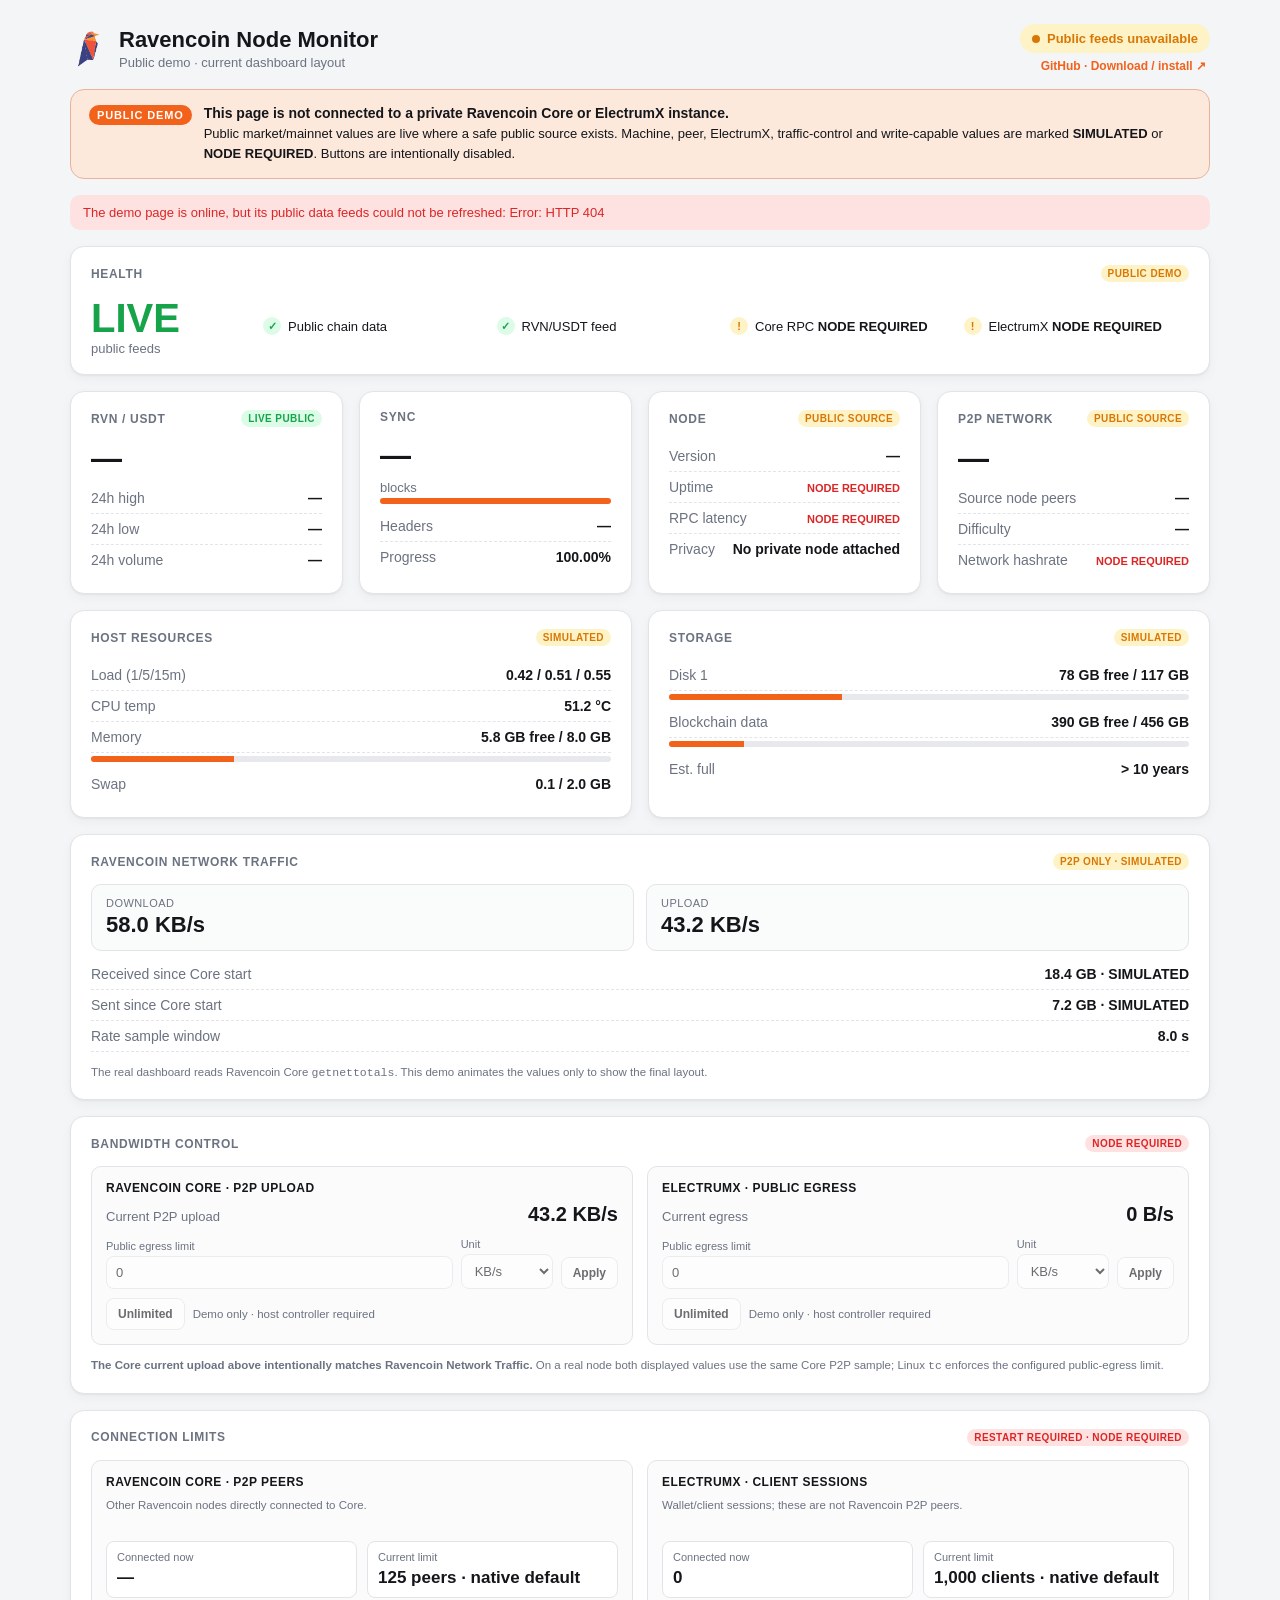
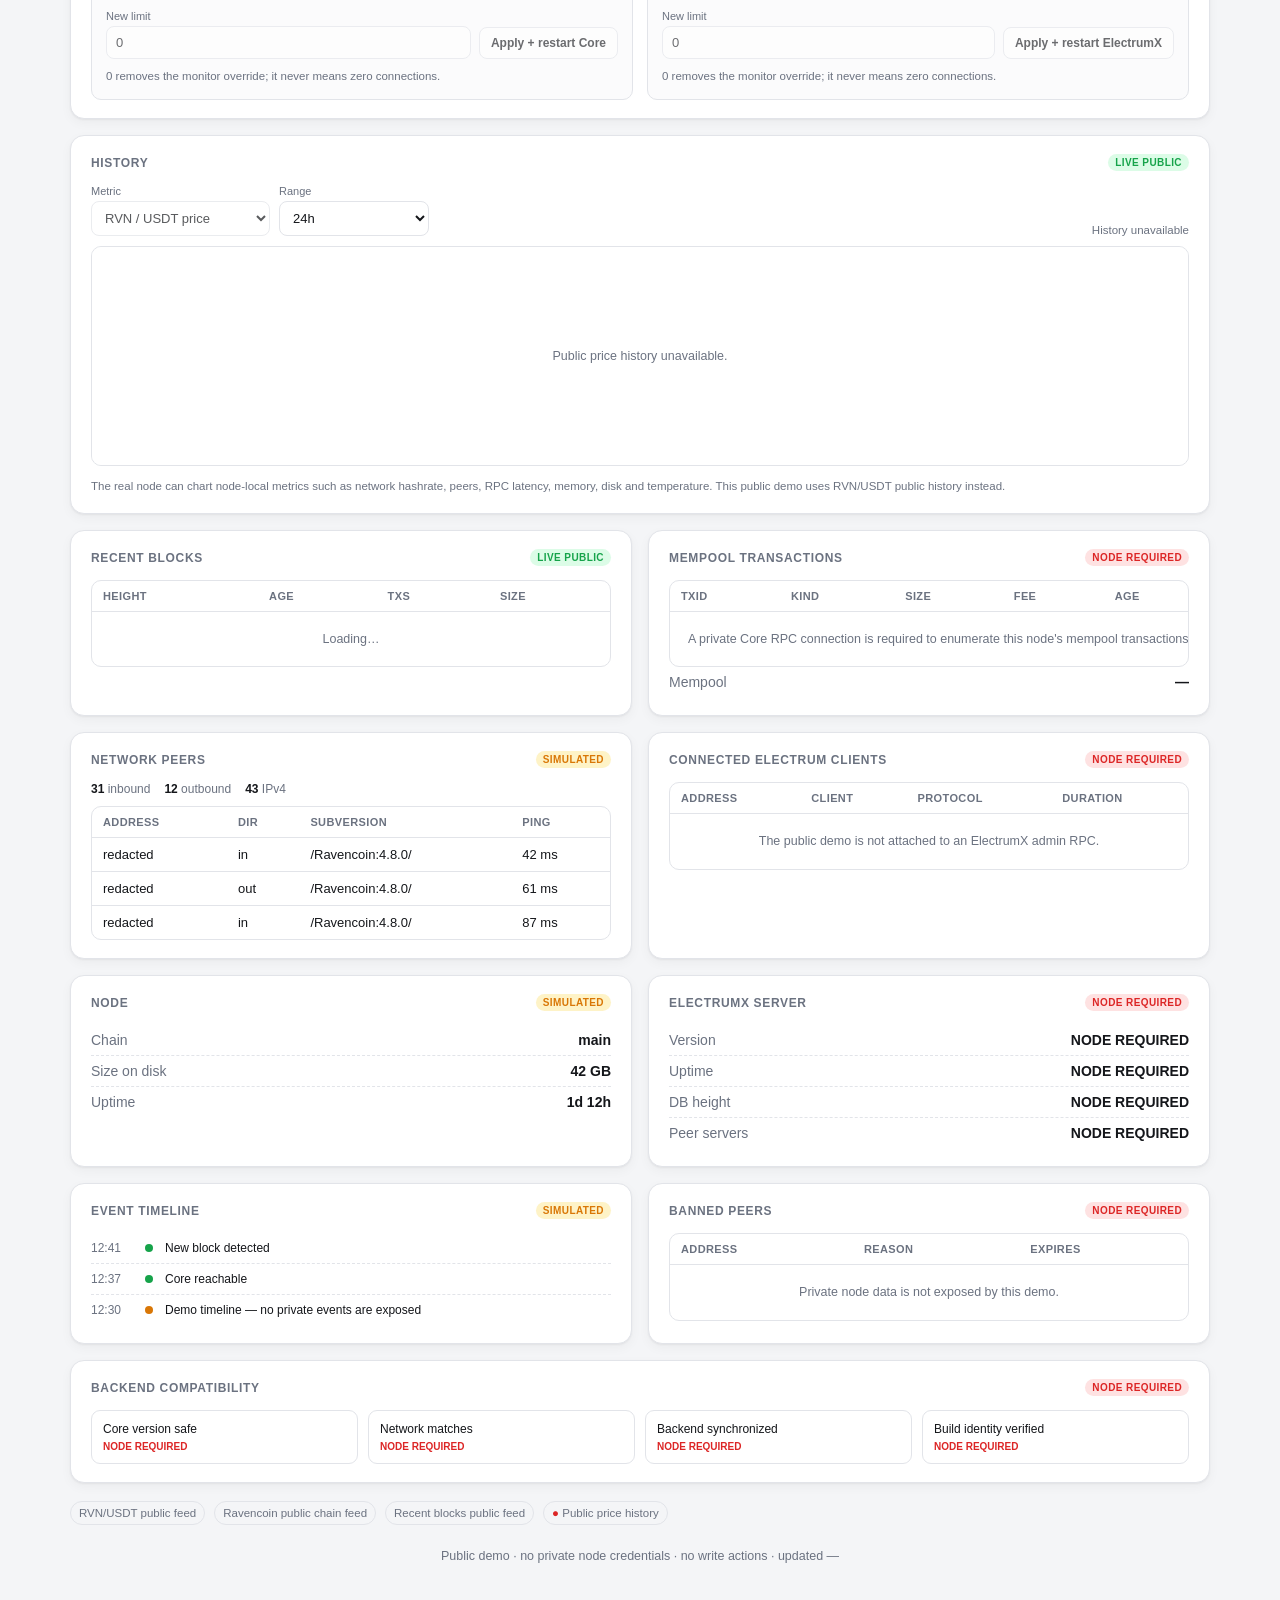
==== commit 0e881316: "fix: remove CSP-blocked inline bar styles" ====
--- a/demo/index.html
+++ b/demo/index.html
@@ -7,11 +7,7 @@
 <meta name="description" content="Public demo of Ravencoin Node Monitor. The layout mirrors the real dashboard; public data is live where available and node-only data is clearly simulated or unavailable.">
 <title>Ravencoin Node Monitor — Public Demo</title>
 <link rel="icon" type="image/png" href="/demo/raven-icon.png">
-<link rel="stylesheet" href="/demo/style.css?v=20260819-5">
-<style>
-.bar{background:color-mix(in srgb,var(--border) 80%,transparent)!important}
-.bar>span{display:block!important;width:100%!important;max-width:none!important;height:100%!important;flex:none!important;background:var(--accent)!important;transform:scaleX(var(--fill,1));transform-origin:left center}
-</style>
+<link rel="stylesheet" href="/demo/style.css?v=20260819-6">
 <script src="/demo/app.js?v=20260819-4" defer></script>
 </head>
 <body>
@@ -22,11 +18,11 @@
 <main class="grid">
 <section class="card span-4 health-card"><h2>Health <span class="tag demo">PUBLIC DEMO</span></h2><div class="health"><div><div class="score" id="health-score">LIVE</div><div class="muted">public feeds</div></div><div class="checks"><div class="check"><i>✓</i><span>Public chain data</span></div><div class="check"><i>✓</i><span>RVN/USDT feed</span></div><div class="check demo"><i>!</i><span>Core RPC <b>NODE REQUIRED</b></span></div><div class="check demo"><i>!</i><span>ElectrumX <b>NODE REQUIRED</b></span></div></div></div></section>
 <section class="card"><h2>RVN / USDT <span class="tag">LIVE PUBLIC</span></h2><div class="big"><span id="price">—</span><span class="change" id="price-change"></span></div><div class="metric"><span class="k">24h high</span><span class="v" id="price-high">—</span></div><div class="metric"><span class="k">24h low</span><span class="v" id="price-low">—</span></div><div class="metric"><span class="k">24h volume</span><span class="v" id="price-volume">—</span></div></section>
-<section class="card"><h2>Sync</h2><div class="big" id="blocks">—</div><div class="muted">blocks</div><div class="bar" role="progressbar" aria-label="Sync progress" aria-valuemin="0" aria-valuemax="100" aria-valuenow="100"><span style="--fill:1"></span></div><div class="metric"><span class="k">Headers</span><span class="v" id="headers">—</span></div><div class="metric"><span class="k">Progress</span><span class="v">100.00%</span></div></section>
+<section class="card"><h2>Sync</h2><div class="big" id="blocks">—</div><div class="muted">blocks</div><div class="bar" role="progressbar" aria-label="Sync progress" aria-valuemin="0" aria-valuemax="100" aria-valuenow="100"><span></span></div><div class="metric"><span class="k">Headers</span><span class="v" id="headers">—</span></div><div class="metric"><span class="k">Progress</span><span class="v">100.00%</span></div></section>
 <section class="card"><h2>Node <span class="tag partial">PUBLIC SOURCE</span></h2><div class="metric"><span class="k">Version</span><span class="v" id="source-version">—</span></div><div class="metric"><span class="k">Uptime</span><span class="v required-text">NODE REQUIRED</span></div><div class="metric"><span class="k">RPC latency</span><span class="v required-text">NODE REQUIRED</span></div><div class="metric"><span class="k">Privacy</span><span class="v">No private node attached</span></div></section>
 <section class="card"><h2>P2P Network <span class="tag partial">PUBLIC SOURCE</span></h2><div class="big" id="source-peers">—</div><div class="metric"><span class="k">Source node peers</span><span class="v" id="source-peers-row">—</span></div><div class="metric"><span class="k">Difficulty</span><span class="v" id="difficulty">—</span></div><div class="metric"><span class="k">Network hashrate</span><span class="v required-text">NODE REQUIRED</span></div></section>
-<section class="card span-2"><h2>Host Resources <span class="tag demo">SIMULATED</span></h2><div class="metric"><span class="k">Load (1/5/15m)</span><span class="v">0.42 / 0.51 / 0.55</span></div><div class="metric"><span class="k">CPU temp</span><span class="v">51.2 °C</span></div><div class="metric"><span class="k">Memory</span><span class="v">5.8 GB free / 8.0 GB</span></div><div class="bar" role="progressbar" aria-label="Memory used" aria-valuemin="0" aria-valuemax="100" aria-valuenow="27.5"><span style="--fill:.275"></span></div><div class="metric"><span class="k">Swap</span><span class="v">0.1 / 2.0 GB</span></div></section>
-<section class="card span-2"><h2>Storage <span class="tag demo">SIMULATED</span></h2><div class="metric"><span class="k">Disk 1</span><span class="v">78 GB free / 117 GB</span></div><div class="bar" role="progressbar" aria-label="Disk 1 used" aria-valuemin="0" aria-valuemax="100" aria-valuenow="33.33"><span style="--fill:.333333"></span></div><div class="metric"><span class="k">Blockchain data</span><span class="v">390 GB free / 456 GB</span></div><div class="bar" role="progressbar" aria-label="Blockchain disk used" aria-valuemin="0" aria-valuemax="100" aria-valuenow="14.47"><span style="--fill:.144737"></span></div><div class="metric"><span class="k">Est. full</span><span class="v">&gt; 10 years</span></div></section>
+<section class="card span-2"><h2>Host Resources <span class="tag demo">SIMULATED</span></h2><div class="metric"><span class="k">Load (1/5/15m)</span><span class="v">0.42 / 0.51 / 0.55</span></div><div class="metric"><span class="k">CPU temp</span><span class="v">51.2 °C</span></div><div class="metric"><span class="k">Memory</span><span class="v">5.8 GB free / 8.0 GB</span></div><div class="bar" role="progressbar" aria-label="Memory used" aria-valuemin="0" aria-valuemax="100" aria-valuenow="27.5"><span></span></div><div class="metric"><span class="k">Swap</span><span class="v">0.1 / 2.0 GB</span></div></section>
+<section class="card span-2"><h2>Storage <span class="tag demo">SIMULATED</span></h2><div class="metric"><span class="k">Disk 1</span><span class="v">78 GB free / 117 GB</span></div><div class="bar" role="progressbar" aria-label="Disk 1 used" aria-valuemin="0" aria-valuemax="100" aria-valuenow="33.33"><span></span></div><div class="metric"><span class="k">Blockchain data</span><span class="v">390 GB free / 456 GB</span></div><div class="bar" role="progressbar" aria-label="Blockchain disk used" aria-valuemin="0" aria-valuemax="100" aria-valuenow="14.47"><span></span></div><div class="metric"><span class="k">Est. full</span><span class="v">&gt; 10 years</span></div></section>
 <section class="card span-4"><h2>Ravencoin Network Traffic <span class="tag demo">P2P ONLY · SIMULATED</span></h2><div class="traffic-grid"><div class="traffic-box"><span>Download</span><strong id="demo-down">—</strong></div><div class="traffic-box"><span>Upload</span><strong id="demo-up">—</strong></div></div><div class="metric"><span class="k">Received since Core start</span><span class="v">18.4 GB · SIMULATED</span></div><div class="metric"><span class="k">Sent since Core start</span><span class="v">7.2 GB · SIMULATED</span></div><div class="metric"><span class="k">Rate sample window</span><span class="v">8.0 s</span></div><p class="note">The real dashboard reads Ravencoin Core <code>getnettotals</code>. This demo animates the values only to show the final layout.</p></section>
 <section class="card span-4"><h2>Bandwidth Control <span class="tag required">NODE REQUIRED</span></h2><div class="control-grid"><div class="service-box"><div class="service-title">Ravencoin Core · P2P upload</div><div class="current"><span>Current P2P upload</span><strong id="demo-core-up">—</strong></div><div class="control-row"><label>Public egress limit<input disabled value="0"></label><label>Unit<select disabled><option>KB/s</option><option>MB/s</option></select></label><button disabled>Apply</button></div><div class="status-row"><button disabled>Unlimited</button><span>Demo only · host controller required</span></div></div><div class="service-box"><div class="service-title">ElectrumX · public egress</div><div class="current"><span>Current egress</span><strong>0 B/s</strong></div><div class="control-row"><label>Public egress limit<input disabled value="0"></label><label>Unit<select disabled><option>KB/s</option><option>MB/s</option></select></label><button disabled>Apply</button></div><div class="status-row"><button disabled>Unlimited</button><span>Demo only · host controller required</span></div></div></div><p class="note"><b>The Core current upload above intentionally matches Ravencoin Network Traffic.</b> On a real node both displayed values use the same Core P2P sample; Linux <code>tc</code> enforces the configured public-egress limit.</p></section>
 <section class="card span-4"><h2>Connection Limits <span class="tag required">RESTART REQUIRED · NODE REQUIRED</span></h2><div class="control-grid"><div class="service-box"><div class="service-title">Ravencoin Core · P2P peers</div><p class="service-help">Other Ravencoin nodes directly connected to Core.</p><div class="stat-grid"><div><span>Connected now</span><strong id="demo-core-peers">—</strong></div><div><span>Current limit</span><strong>125 peers · native default</strong></div></div><div class="control-row simple"><label>New limit<input disabled value="0"></label><button disabled>Apply + restart Core</button></div><p class="status-text">0 removes the monitor override; it never means zero connections.</p></div><div class="service-box"><div class="service-title">ElectrumX · client sessions</div><p class="service-help">Wallet/client sessions; these are not Ravencoin P2P peers.</p><div class="stat-grid"><div><span>Connected now</span><strong>0</strong></div><div><span>Current limit</span><strong>1,000 clients · native default</strong></div></div><div class="control-row simple"><label>New limit<input disabled value="0"></label><button disabled>Apply + restart ElectrumX</button></div><p class="status-text">0 removes the monitor override; it never means zero connections.</p></div></div></section>
--- a/demo/style.css
+++ b/demo/style.css
@@ -4,7 +4,7 @@
 .live-pill{display:inline-flex;align-items:center;gap:7px;padding:7px 12px;border-radius:999px;background:var(--good-soft);color:var(--good);font-size:13px;font-weight:700;max-width:100%}.live-pill .dot{width:8px;height:8px;border-radius:50%;background:currentColor;flex:none}.live-pill.warn{background:var(--warn-soft);color:var(--warn)}header>div:has(>#live-pill){display:flex;flex-direction:column;align-items:flex-end;gap:6px;min-width:0;max-width:100%;margin-left:auto}#github-repo-link{color:var(--accent)!important;font-size:12px!important;font-weight:700!important;text-decoration:none!important;padding:0 4px!important;max-width:100%;overflow-wrap:anywhere;text-align:right}#github-repo-link:hover{text-decoration:underline!important}
 .demo-banner{border:1px solid color-mix(in srgb,var(--accent) 38%,var(--border));background:var(--accent-soft);border-radius:var(--radius);padding:15px 18px;margin-bottom:16px;display:flex;gap:12px;align-items:flex-start}.demo-badge{background:var(--accent);color:#fff;font-size:11px;font-weight:800;letter-spacing:.08em;padding:4px 8px;border-radius:999px;white-space:nowrap}.demo-banner strong{display:block;font-size:14px;margin-bottom:3px}.demo-banner p{margin:0;font-size:13px;line-height:1.5}.error{display:none;background:var(--bad-soft);color:var(--bad);padding:10px 13px;border-radius:10px;font-size:13px;margin-bottom:16px}.error.show{display:block}
 .grid{display:grid;grid-template-columns:repeat(4,minmax(0,1fr));gap:16px;align-items:stretch}.card{background:var(--card);border:1px solid var(--border);border-radius:var(--radius);padding:18px 20px;box-shadow:var(--shadow);min-width:0;height:100%}.span-2{grid-column:span 2}.span-4{grid-column:1/-1}.card h2{font-size:12px;text-transform:uppercase;letter-spacing:.055em;color:var(--muted);margin:0 0 14px;display:flex;align-items:center;justify-content:space-between;gap:8px}.tag{font-size:10px;font-weight:800;letter-spacing:.04em;border-radius:999px;padding:3px 7px;background:var(--good-soft);color:var(--good);white-space:nowrap}.tag.demo,.tag.partial{background:var(--warn-soft);color:var(--warn)}.tag.required{background:var(--bad-soft);color:var(--bad)}
-.big{font-size:31px;font-weight:800;letter-spacing:-.025em;font-variant-numeric:tabular-nums;margin-bottom:6px}.change{font-size:14px;font-weight:800;margin-left:7px}.change.up{color:var(--good)}.change.down{color:var(--bad)}.metric{display:flex;align-items:baseline;justify-content:space-between;gap:12px;padding:7px 0;border-bottom:1px dashed var(--border);font-size:14px}.metric:last-child{border-bottom:0}.k{color:var(--muted)}.v{font-weight:650;text-align:right;font-variant-numeric:tabular-nums}.required-text{color:var(--bad);font-size:11px;font-weight:800}.note,.status-text,.service-help{color:var(--muted);font-size:11.5px;line-height:1.5}.note{margin:12px 0 0}.service-help{min-height:34px;margin:0 0 10px}.status-text{margin:9px 0 0}.bar{height:6px;background:color-mix(in srgb,var(--border) 80%,transparent);border-radius:999px;overflow:hidden;margin:3px 0 7px}.bar span{display:block;height:100%;background:var(--accent)}
+.big{font-size:31px;font-weight:800;letter-spacing:-.025em;font-variant-numeric:tabular-nums;margin-bottom:6px}.change{font-size:14px;font-weight:800;margin-left:7px}.change.up{color:var(--good)}.change.down{color:var(--bad)}.metric{display:flex;align-items:baseline;justify-content:space-between;gap:12px;padding:7px 0;border-bottom:1px dashed var(--border);font-size:14px}.metric:last-child{border-bottom:0}.k{color:var(--muted)}.v{font-weight:650;text-align:right;font-variant-numeric:tabular-nums}.required-text{color:var(--bad);font-size:11px;font-weight:800}.note,.status-text,.service-help{color:var(--muted);font-size:11.5px;line-height:1.5}.note{margin:12px 0 0}.service-help{min-height:34px;margin:0 0 10px}.status-text{margin:9px 0 0}.bar{height:6px;background:color-mix(in srgb,var(--border) 80%,transparent);border-radius:999px;overflow:hidden;margin:3px 0 7px}.bar span{display:block;height:100%;background:var(--accent)}.bar[aria-valuenow="100"]>span{width:100%}.bar[aria-valuenow="27.5"]>span{width:27.5%}.bar[aria-valuenow="33.33"]>span{width:33.333333%}.bar[aria-valuenow="14.47"]>span{width:14.473684%}
 .health{display:grid;grid-template-columns:150px 1fr;gap:22px;align-items:center}.score{font-size:40px;font-weight:850;color:var(--good)}.checks{display:grid;grid-template-columns:repeat(4,minmax(0,1fr));gap:8px}.check{font-size:13px;display:flex;align-items:center;gap:7px}.check i{font-style:normal;width:18px;height:18px;border-radius:50%;display:grid;place-items:center;background:var(--good-soft);color:var(--good);font-size:11px;font-weight:900}.check.demo i{background:var(--warn-soft);color:var(--warn)}
 .traffic-grid{display:grid;grid-template-columns:1fr 1fr;gap:12px;margin-bottom:8px}.traffic-box{border:1px solid var(--border);border-radius:10px;padding:12px 14px;background:color-mix(in srgb,var(--bg) 45%,var(--card))}.traffic-box span{display:block;color:var(--muted);font-size:11px;text-transform:uppercase;letter-spacing:.04em}.traffic-box strong{display:block;margin-top:3px;font-size:22px;font-weight:750;font-variant-numeric:tabular-nums}
 .control-grid{display:grid;grid-template-columns:1fr 1fr;gap:14px}.service-box{border:1px solid var(--border);border-radius:10px;padding:14px;background:color-mix(in srgb,var(--bg) 38%,var(--card));min-width:0}.service-title{font-size:12px;font-weight:800;letter-spacing:.04em;text-transform:uppercase;margin-bottom:8px}.current{display:flex;justify-content:space-between;gap:12px;align-items:baseline;margin-bottom:12px;color:var(--muted);font-size:13px}.current strong{color:var(--text);font-size:20px;font-variant-numeric:tabular-nums}.control-row{display:grid;grid-template-columns:minmax(0,1fr) 92px auto;gap:8px;align-items:end}.control-row.simple{grid-template-columns:minmax(0,1fr) auto}.control-row label,.chart-toolbar label{display:block;color:var(--muted);font-size:11px}.control-row input,.control-row select,.chart-toolbar select{width:100%;margin-top:4px;border:1px solid var(--border);border-radius:8px;padding:8px 9px;background:var(--card);color:var(--text);font:inherit;font-size:13px}.control-row button,.status-row button{border:1px solid var(--border);border-radius:8px;padding:8px 11px;background:var(--card);color:var(--text);font:inherit;font-size:12px;font-weight:700;white-space:nowrap}.control-row button:disabled,.status-row button:disabled,.control-row input:disabled,.control-row select:disabled{opacity:.62}.status-row{display:flex;align-items:center;gap:8px;margin-top:9px;color:var(--muted);font-size:11.5px}.stat-grid{display:grid;grid-template-columns:1fr 1fr;gap:10px;margin-bottom:12px}.stat-grid>div{border:1px solid var(--border);border-radius:8px;padding:9px 10px;background:var(--card);min-width:0}.stat-grid span{display:block;color:var(--muted);font-size:11px;margin-bottom:4px}.stat-grid strong{display:block;font-size:17px;line-height:1.25;overflow-wrap:anywhere}
